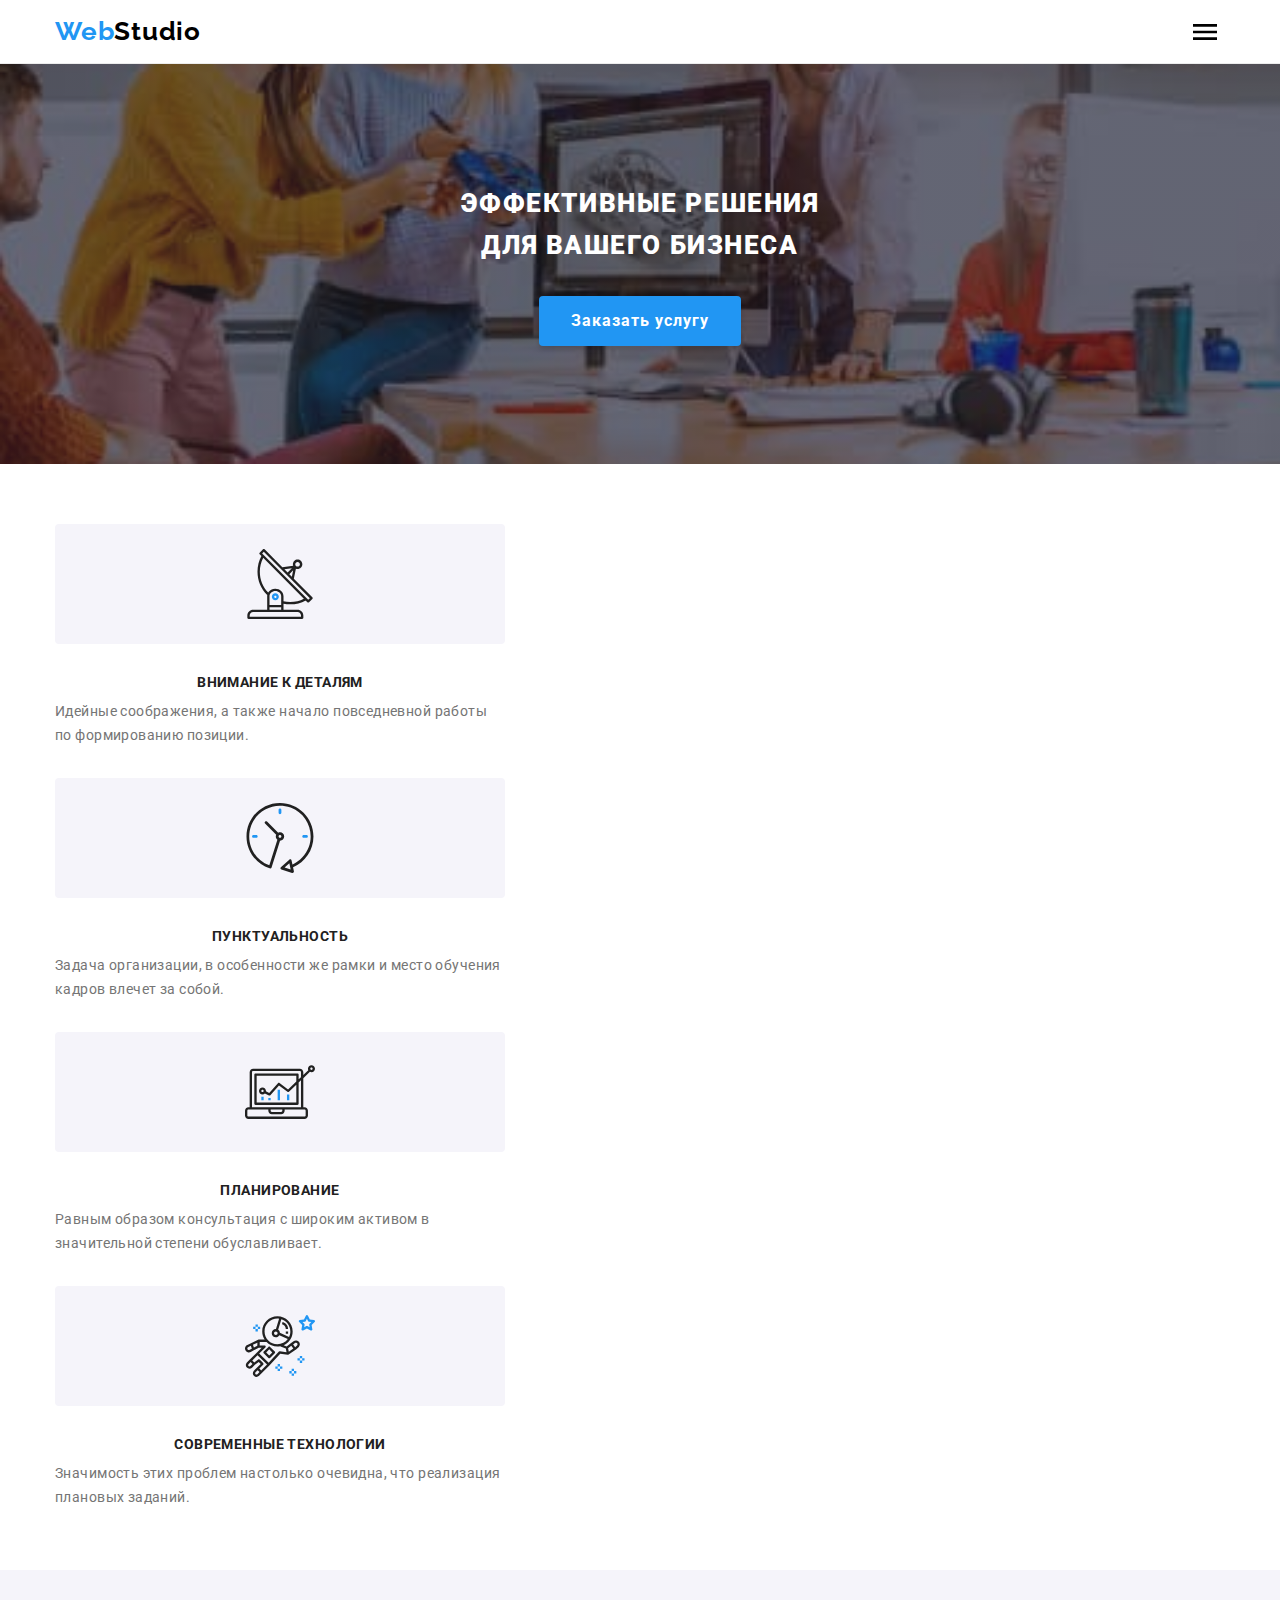
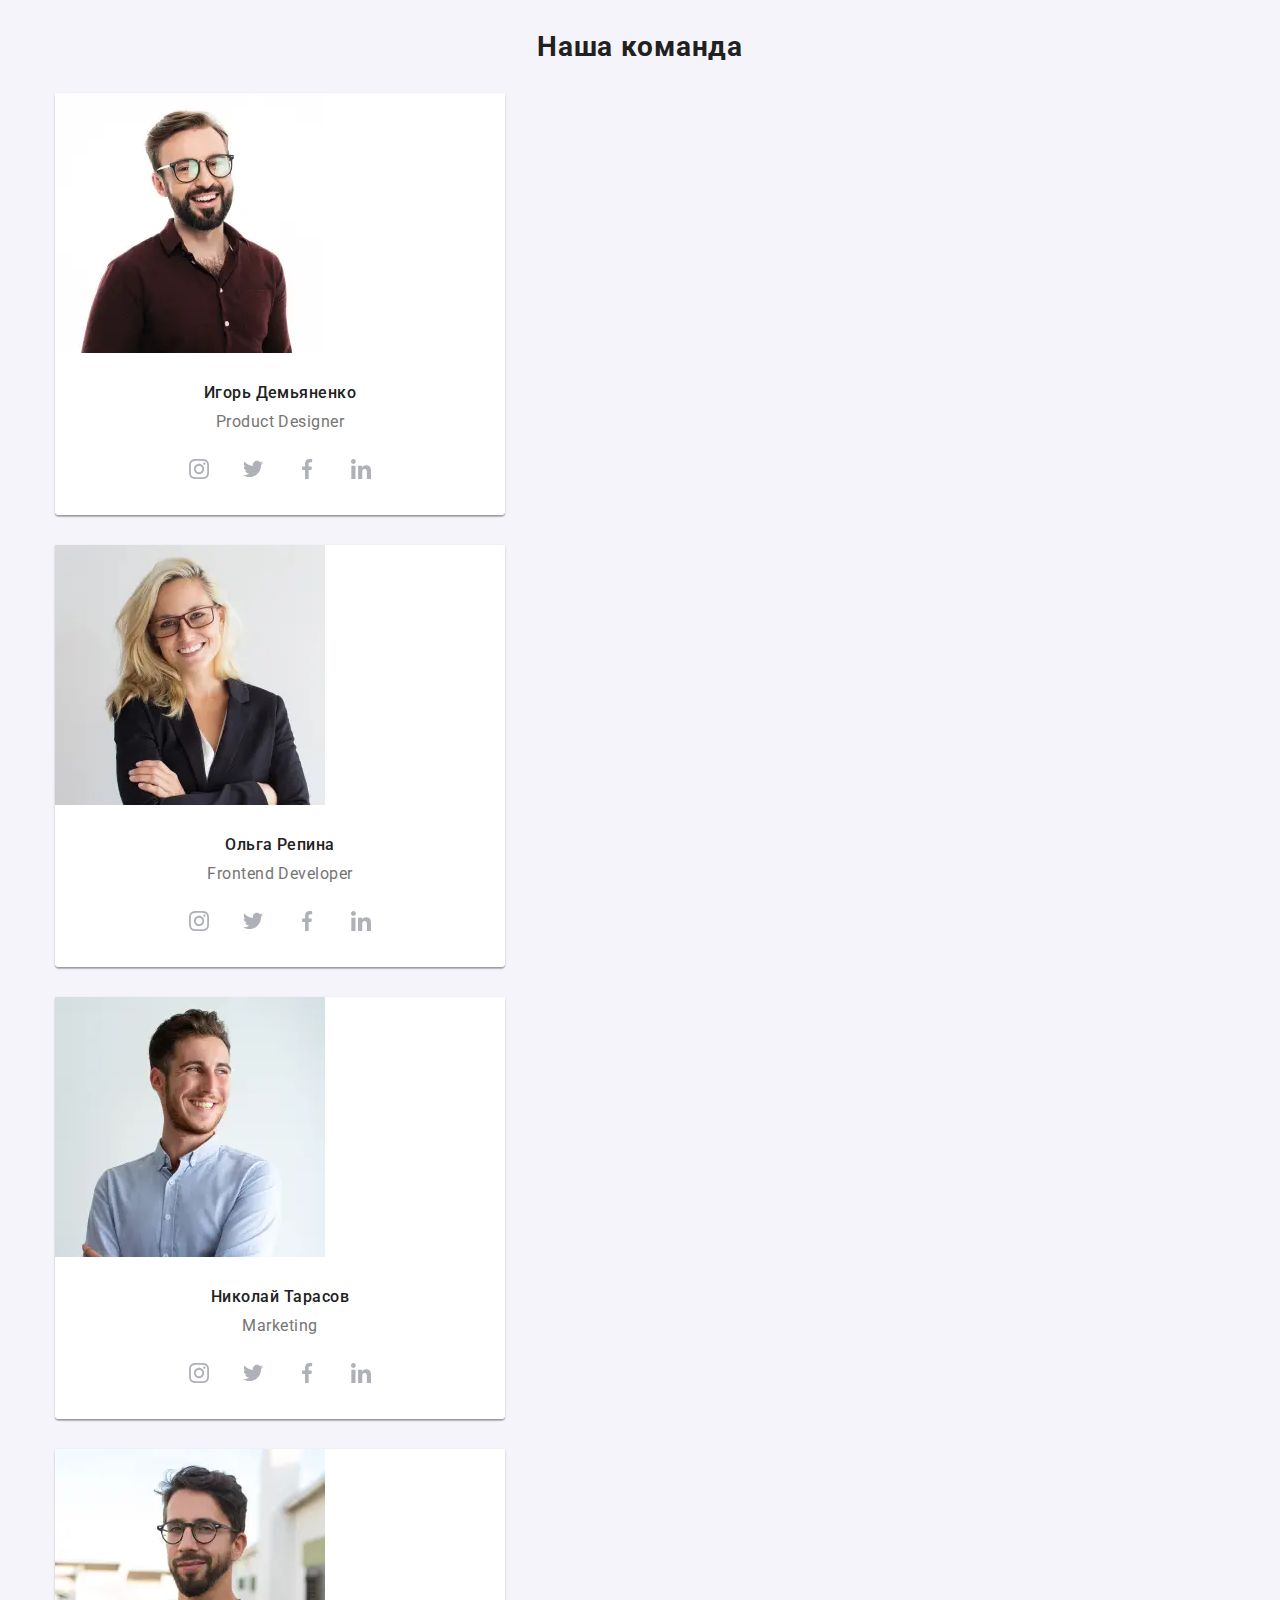
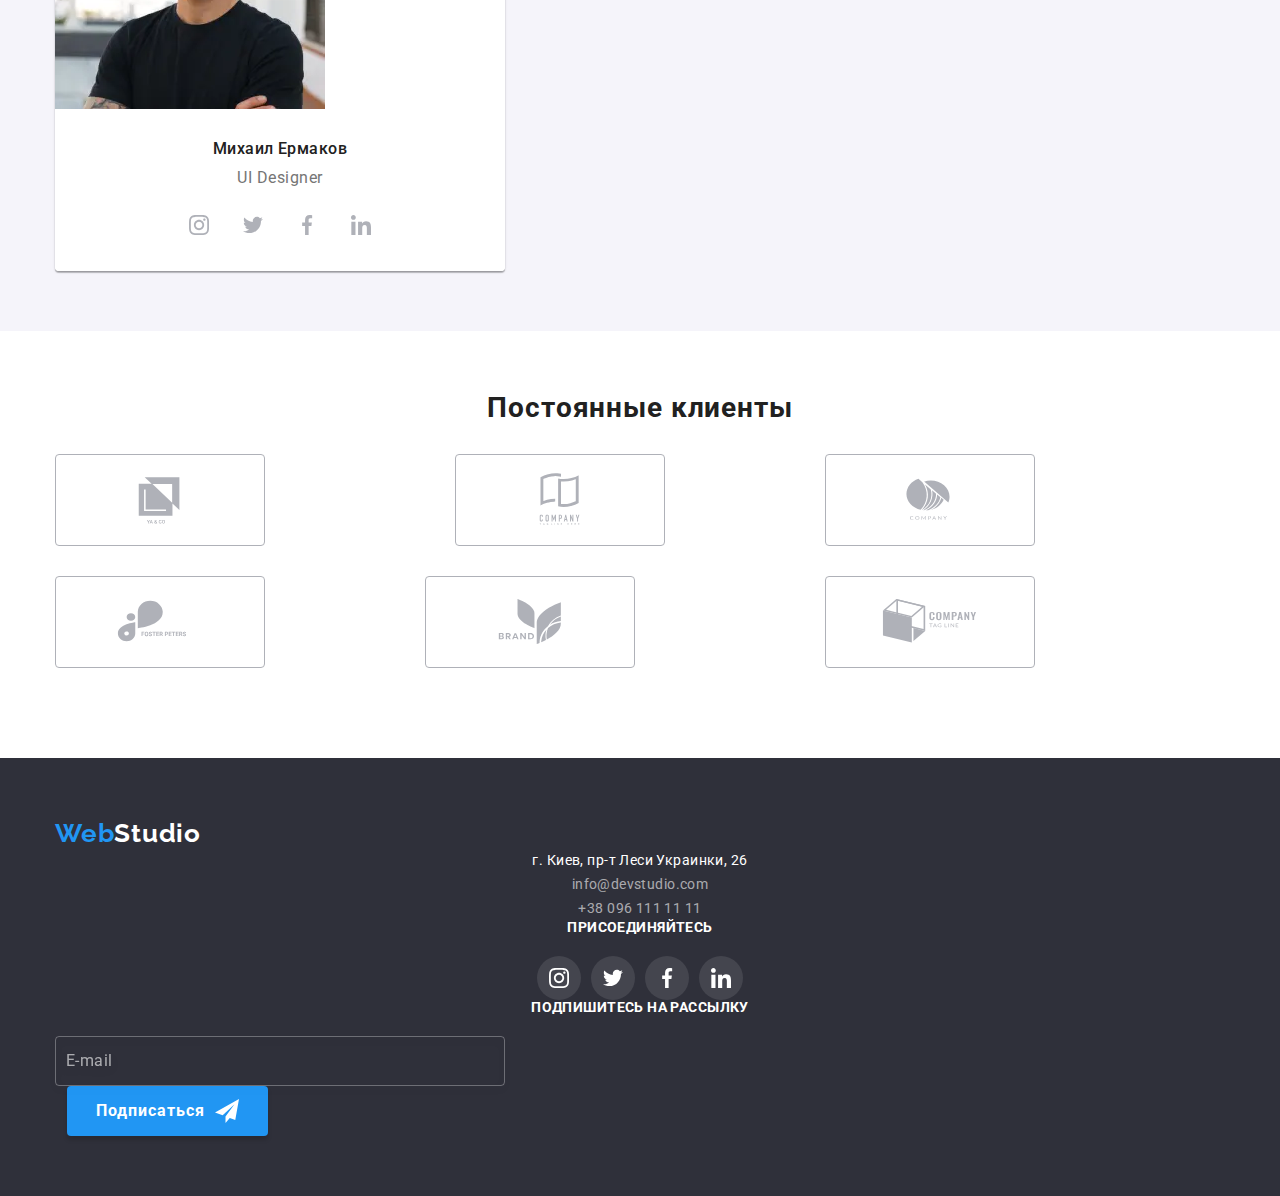
==== index.html @ 5047593a "hw" ====
<!DOCTYPE html>
<html lang="ru">
  <head>
    <meta charset="utf-8" />
    <meta http-equiv="X-UA-Compatible" content="IE=edge" />
    <meta name="viewport" content="width=device-width, initial-scale=1.0" />
    <title>Студия</title>
    <link rel="preconnect" href="https://fonts.googleapis.com" />
    <link rel="preconnect" href="https://fonts.gstatic.com" crossorigin />
    <link
      href="https://fonts.googleapis.com/css2?family=Raleway:wght@700&family=Roboto:wght@400;500;700;900&display=swap"
      rel="stylesheet"
    />
    <link
      rel="stylesheet"
      href="https://cdn.jsdelivr.net/npm/modern-normalize@1.1.0/modern-normalize.min.css"
    />
    <link rel="stylesheet" href="./css/main.min.css" />
  </head>
  <body>
    <!--Header-->
    <header class="header">
      <div class="container header__container">
        <nav class="navigation">
          <a class="logo header__logo" lang="en" href="./index.html"
            >Web<span class="logo__part">Studio</span></a
          >
          <ul class="menu header__menu">
            <li class="menu__item">
              <a class="menu__link menu__link_current" href="./index.html">Студия</a>
            </li>
            <li class="menu__item">
              <a class="menu__link" href="./portfolio.html">Портфолио</a>
            </li>
            <li class="menu__item">
              <a class="menu__link" href="#">Контакты</a>
            </li>
          </ul>
        </nav>
        <button type="button" class="burger-btn" data-menu-open>
          <svg class="burger-btn__icon" width="40" height="40">
            <use href="./images/icons.svg#icon-burger"></use>
          </svg>
        </button>
        <ul class="contact">
          <li class="contact__item">
            <a class="contact__link" href="mailto:info@devstudio.com">
              <svg class="contact__icon" width="16" height="12">
                <use href="./images/icons.svg#icon-envelope"></use>
              </svg>
              info@devstudio.com</a
            >
          </li>
          <li class="contact__item">
            <a class="contact__link" href="tel:+380961111111">
              <svg class="contact__icon" width="10" height="16">
                <use href="./images/icons.svg#icon-smartphone"></use></svg
              >+38 096 111 11 11</a
            >
          </li>
        </ul>        
      </div>
      <div class="mobile-menu" data-menu>
        <div class="container mobile-menu__container">
          <button type="button" class="mobile-menu__close-btn" data-menu-close>
            <svg class="mobile-menu__close-icon" width="40" height="40">
              <use href="./images/icons.svg#icon-close-black"></use>
            </svg>
          </button>
          <ul class="mobile-menu__menu">
            <li class="">
              <a class="" href="./index.html">Студия</a>
            </li>
            <li class="">
              <a class="" href="./portfolio.html">Портфолио</a>
            </li>
            <li class="">
              <a class="" href="#">Контакты</a>
            </li>
          </ul>
          <ul class="mobile-menu__contact">
            <li class="">
              <a class="" href="tel:+380961111111">
              +38 096 111 11 11</a>
            </li>
            <li class="">
              <a class="" href="mailto:info@devstudio.com">
                info@devstudio.com</a>
            </li>            
          </ul>   
          <ul>
            <li><a class="" href="#">Instagram</a></li>
            <li><a class="" href="#">Twitter</a></li>
            <li><a class="" href="#">Facebook</a></li>
            <li><a class="" href="#">Linkedln</a></li>
          </ul>     
        </div>
      </div>
    </header>
   <main>
      <!--Hero-->
      <section class="hero">
        <div class="container">
          <h1 class="hero__title">
            Эффективные решения <br />
            для вашего бизнеса
          </h1>
          <button class="hero__btn" type="button" data-modal-open>Заказать услугу</button>
        </div>
      </section>
      <!--Privilege-->
      <section class="section">
        <div class="container">
          <h2 class="visual-hidden">Наши привелегии</h2>
          <ul class="privilege">
            <li class="privilege__item">
              <div class="privilege__icon-wrapper">
                <svg class="privilege__icon" width="70" height="70">
                  <use href="./images/icons.svg#icon-antenna"></use>
                </svg>
              </div>
              <h3 class="privilege__title">Внимание к деталям</h3>
              <p class="privilege__text">
                Идейные соображения, а также начало повседневной работы по формированию позиции.
              </p>
            </li>
            <li class="privilege__item">
              <div class="privilege__icon-wrapper">
                <svg class="privilege__icon" width="70" height="70">
                  <use href="./images/icons.svg#icon-clock"></use>
                </svg>
              </div>
              <h3 class="privilege__title">Пунктуальность</h3>
              <p class="privilege__text">
                Задача организации, в особенности же рамки и место обучения кадров влечет за собой.
              </p>
            </li>
            <li class="privilege__item">
              <div class="privilege__icon-wrapper">
                <svg class="privilege__icon" width="70" height="70">
                  <use href="./images/icons.svg#icon-diagram"></use>
                </svg>
              </div>
              <h3 class="privilege__title">Планирование</h3>
              <p class="privilege__text">
                Равным образом консультация с широким активом в значительной степени обуславливает.
              </p>
            </li>
            <li class="privilege__item">
              <div class="privilege__icon-wrapper">
                <svg class="privilege__icon" width="70" height="70">
                  <use href="./images/icons.svg#icon-astronaut"></use>
                </svg>
              </div>
              <h3 class="privilege__title">Современные технологии</h3>
              <p class="privilege__text">
                Значимость этих проблем настолько очевидна, что реализация плановых заданий.
              </p>
            </li>
          </ul>
        </div>
      </section>
      <!--Our Work
     <section class="section section_no-padding-top">
        <div class="container">
          <h2 class="section__title">Чем мы занимаемся</h2>
          <ul class="work">
            <li class="work__item">
              <a class="work__link" href="#"
                ><img
                  src="./images/work/img-1.jpg"
                  alt="Разработка сайта"
                  width="370"
                  height="294"
                />
                <div class="work__img-wrapper">
                  <h3 class="work__title">Десктопные приложения</h3>
                </div>
              </a>
            </li>
            <li class="work__item">
              <a class="work__list" href="#">
                <img
                  src="./images/work/img-2.jpg"
                  alt="Разработка мобильного приложения"
                  width="370"
                  height="294"
                />
                <div class="work__img-wrapper">
                  <h3 class="work__title">Мобильные приложения</h3>
                </div>
              </a>
            </li>
            <li class="work__item">
              <a class="work__link" href="#"
                ><img src="./images/work/img-3.jpg" alt="Дизайн" width="370" height="294" />
                <div class="work__img-wrapper">
                  <h3 class="work__title">Дизайнерские решения</h3>
                </div></a
              >
            </li>
          </ul>
        </div>
      </section>-->
      <!--Our Team-->
      <section class="section section_other-background">
        <div class="container">
          <h2 class="section__title">Наша команда</h2>
          <ul class="team">
            <li class="team__item">
              <picture>
              <source
                srcset="./images/team/demian-desktop.webp 1x, ./images/demian-desktop@2x.webp 2x"
                media="(min-width: 1200px)"
                type="image/webp"
              />
              <source
                srcset="./images/team/demian-desktop.jpg 1x, ./images/demian-desktop@2x.jpg 2x"
                media="(min-width: 1200px)"
              />              
      
              <source
                srcset="./images/team/demian-tablet.webp 1x, ./images/demian-tablet@2x.webp 2x"
                media="(min-width: 768px)"
                type="image/webp"
              />
              <source
                srcset="./images/team/demian-tablet.jpg 1x, ./images/demian-tablet@2x.jpg 2x"
                media="(min-width: 768px)"
              />

              <source
                srcset="./images/team/demian-mobile.webp 1x, ./images/demian-mobile@2x.webp 2x"
                media="(max-width: 767px)"
                type="image/webp"
              />                 
              <source
                srcset="./images/team/demian-mobile.jpg 1x, ./images/demian-mobile@2x.jpg 2x"
                media="(max-width: 767px)"
              />
              <img src="./images/team/demian-mobile.jpg" alt="Сотрудник" class="picture-img"/>
            </picture>              
              <div class="team__box">
                <h3 class="team__title">Игорь Демьяненко</h3>
                <p class="team__text" lang="en">Product Designer</p>
                <ul class="social">
                  <li class="social__item">
                    <a href="#" class="social__link" target="_blank" rel="noopener noreferrer">
                      <svg class="social__icon" width="20" height="20">
                        <use href="./images/icons.svg#icon-instagram"></use>
                      </svg>
                    </a>
                  </li>
                  <li class="social__item">
                    <a href="" class="social__link" target="_blank" rel="noopener noreferrer">
                      <svg class="social__icon" width="20" height="20">
                        <use href="./images/icons.svg#icon-twitter"></use>
                      </svg>
                    </a>
                  </li>
                  <li class="social__item">
                    <a href="" class="social__link" target="_blank" rel="noopener noreferrer">
                      <svg class="social__icon" width="20" height="20">
                        <use href="./images/icons.svg#icon-facebook"></use>
                      </svg>
                    </a>
                  </li>
                  <li class="social__item">
                    <a href="" class="social__link" target="_blank" rel="noopener noreferrer">
                      <svg class="social__icon" width="20" height="20">
                        <use href="./images/icons.svg#icon-linkedin"></use>
                      </svg>
                    </a>
                  </li>
                </ul>
              </div>
            </li>
            <li class="team__item"><picture>
              <source
                srcset="./images/team/repina-desktop.webp 1x, ./images/repina-desktop@2x.webp 2x"
                media="(min-width: 1200px)"
                type="image/webp"
              />
              <source
                srcset="./images/team/repina-desktop.jpg 1x, ./images/repina-desktop@2x.jpg 2x"
                media="(min-width: 1200px)"
              />              
      
              <source
                srcset="./images/team/repina-tablet.webp 1x, ./images/repina-tablet@2x.webp 2x"
                media="(min-width: 768px)"
                type="image/webp"
              />
              <source
                srcset="./images/team/repina-tablet.jpg 1x, ./images/repina-tablet@2x.jpg 2x"
                media="(min-width: 768px)"
              />

              <source
                srcset="./images/team/repina-mobile.webp 1x, ./images/repina-mobile@2x.webp 2x"
                media="(max-width: 767px)"
                type="image/webp"
              />                 
              <source
                srcset="./images/team/repina-mobile.jpg 1x, ./images/repina-mobile@2x.jpg 2x"
                media="(max-width: 767px)"
              />
              <img src="./images/team/repina-mobile.jpg" alt="Сотрудник" class="picture-img"/>
            </picture>       
              <div class="team__box">
                <h3 class="team__title">Ольга Репина</h3>
                <p class="team__text" lang="en">Frontend Developer</p>
                <ul class="social">
                  <li class="social__item">
                    <a href="#" class="social__link" target="_blank" rel="noopener noreferrer">
                      <svg class="social__icon" width="20" height="20">
                        <use href="./images/icons.svg#icon-instagram"></use>
                      </svg>
                    </a>
                  </li>
                  <li class="social__item">
                    <a href="" class="social__link" target="_blank" rel="noopener noreferrer">
                      <svg class="social__icon" width="20" height="20">
                        <use href="./images/icons.svg#icon-twitter"></use>
                      </svg>
                    </a>
                  </li>
                  <li class="social__item">
                    <a href="" class="social__link" target="_blank" rel="noopener noreferrer">
                      <svg class="social__icon" width="20" height="20">
                        <use href="./images/icons.svg#icon-facebook"></use>
                      </svg>
                    </a>
                  </li>
                  <li class="social__item">
                    <a href="" class="social__link" target="_blank" rel="noopener noreferrer">
                      <svg class="social__icon" width="20" height="20">
                        <use href="./images/icons.svg#icon-linkedin"></use>
                      </svg>
                    </a>
                  </li>
                </ul>
              </div>
            </li>
            <li class="team__item">
              <picture>
                <source
                  srcset="./images/team/tarasov-desktop.webp 1x, ./images/tarasov-desktop@2x.webp 2x"
                  media="(min-width: 1200px)"
                  type="image/webp"
                />
                <source
                  srcset="./images/team/tarasov-desktop.jpg 1x, ./images/tarasov-desktop@2x.jpg 2x"
                  media="(min-width: 1200px)"
                />              
        
                <source
                  srcset="./images/team/tarasov-tablet.webp 1x, ./images/tarasov-tablet@2x.webp 2x"
                  media="(min-width: 768px)"
                  type="image/webp"
                />
                <source
                  srcset="./images/team/tarasov-tablet.jpg 1x, ./images/tarasov-tablet@2x.jpg 2x"
                  media="(min-width: 768px)"
                />
  
                <source
                  srcset="./images/team/tarasov-mobile.webp 1x, ./images/tarasov-mobile@2x.webp 2x"
                  media="(max-width: 767px)"
                  type="image/webp"
                />                 
                <source
                  srcset="./images/team/tarasov-mobile.jpg 1x, ./images/tarasov-mobile@2x.jpg 2x"
                  media="(max-width: 767px)"
                />
                <img src="./images/team/tarasov-mobile.jpg" alt="Сотрудник" class="picture-img"/>
              </picture>       
              <div class="team__box">
                <h3 class="team__title">Николай Тарасов</h3>
                <p class="team__text" lang="en">Marketing</p>
                <ul class="social">
                  <li class="social__item">
                    <a href="#" class="social__link" target="_blank" rel="noopener noreferrer">
                      <svg class="social__icon" width="20" height="20">
                        <use href="./images/icons.svg#icon-instagram"></use>
                      </svg>
                    </a>
                  </li>
                  <li class="social__item">
                    <a href="" class="social__link" target="_blank" rel="noopener noreferrer">
                      <svg class="social__icon" width="20" height="20">
                        <use href="./images/icons.svg#icon-twitter"></use>
                      </svg>
                    </a>
                  </li>
                  <li class="social__item">
                    <a href="" class="social__link" target="_blank" rel="noopener noreferrer">
                      <svg class="social__icon" width="20" height="20">
                        <use href="./images/icons.svg#icon-facebook"></use>
                      </svg>
                    </a>
                  </li>
                  <li class="social__item">
                    <a href="" class="social__link" target="_blank" rel="noopener noreferrer">
                      <svg class="social__icon" width="20" height="20">
                        <use href="./images/icons.svg#icon-linkedin"></use>
                      </svg>
                    </a>
                  </li>
                </ul>
              </div>
            </li>
            <li class="team__item">
              <picture>
                <source
                  srcset="./images/team/ermakov-desktop.webp 1x, ./images/ermakov-desktop@2x.webp 2x"
                  media="(min-width: 1200px)"
                  type="image/webp"
                />
                <source
                  srcset="./images/team/ermakov-desktop.jpg 1x, ./images/ermakov-desktop@2x.jpg 2x"
                  media="(min-width: 1200px)"
                />              
        
                <source
                  srcset="./images/team/ermakov-tablet.webp 1x, ./images/ermakov-tablet@2x.webp 2x"
                  media="(min-width: 768px)"
                  type="image/webp"
                />
                <source
                  srcset="./images/team/ermakov-tablet.jpg 1x, ./images/ermakov-tablet@2x.jpg 2x"
                  media="(min-width: 768px)"
                />
  
                <source
                  srcset="./images/team/ermakov-mobile.webp 1x, ./images/ermakov-mobile@2x.webp 2x"
                  media="(max-width: 767px)"
                  type="image/webp"
                />                 
                <source
                  srcset="./images/team/ermakov-mobile.jpg 1x, ./images/ermakov-mobile@2x.jpg 2x"
                  media="(max-width: 767px)"
                />
                <img src="./images/team/ermakov-mobile.jpg" alt="Сотрудник" class="picture-img"/>
              </picture>  
              <div class="team__box">
                <h3 class="team__title">Михаил Ермаков</h3>
                <p class="team__text" lang="en">UI Designer</p>
                <ul class="social">
                  <li class="social__item">
                    <a href="#" class="social__link" target="_blank" rel="noopener noreferrer">
                      <svg class="social__icon" width="20" height="20">
                        <use href="./images/icons.svg#icon-instagram"></use>
                      </svg>
                    </a>
                  </li>
                  <li class="social__item">
                    <a href="" class="social__link" target="_blank" rel="noopener noreferrer">
                      <svg class="social__icon" width="20" height="20">
                        <use href="./images/icons.svg#icon-twitter"></use>
                      </svg>
                    </a>
                  </li>
                  <li class="social__item">
                    <a href="" class="social__link" target="_blank" rel="noopener noreferrer">
                      <svg class="social__icon" width="20" height="20">
                        <use href="./images/icons.svg#icon-facebook"></use>
                      </svg>
                    </a>
                  </li>
                  <li class="social__item">
                    <a href="" class="social__link" target="_blank" rel="noopener noreferrer">
                      <svg class="social__icon" width="20" height="20">
                        <use href="./images/icons.svg#icon-linkedin"></use>
                      </svg>
                    </a>
                  </li>
                </ul>
              </div>
            </li>
          </ul>
        </div>
      </section>
      <!--clients-->
      <section class="section">
        <div class="container">
          <h2 class="section__title">Постоянные клиенты</h2>
          <ul class="clients">
            <li class="clients__item">
              <a class="clients__link" href="#" target="_blank" rel="noopener noreferrer">
                <svg class="clients__icon" width="106" height="60">
                  <use href="./images/icons.svg#icon-logo-one"></use></svg
              ></a>
            </li>
            <li class="clients__item">
              <a class="clients__link" href="#" target="_blank" rel="noopener noreferrer">
                <svg class="clients__icon" width="106" height="60">
                  <use href="./images/icons.svg#icon-logo-two"></use></svg
              ></a>
            </li>
            <li class="clients__item">
              <a class="clients__link" href="#" target="_blank" rel="noopener noreferrer">
                <svg class="clients__icon" width="106" height="60">
                  <use href="./images/icons.svg#icon-logo-three"></use></svg
              ></a>
            </li>
            <li class="clients__item">
              <a class="clients__link" href="#" target="_blank" rel="noopener noreferrer">
                <svg class="clients__icon" width="106" height="60">
                  <use href="./images/icons.svg#icon-logo-four"></use></svg
              ></a>
            </li>
            <li class="clients__item">
              <a class="clients__link" href="#" target="_blank" rel="noopener noreferrer">
                <svg class="clients__icon" width="106" height="60">
                  <use href="./images/icons.svg#icon-logo-five"></use></svg
              ></a>
            </li>
            <li class="clients__item">
              <a class="clients__link" href="#" target="_blank" rel="noopener noreferrer">
                <svg class="clients__icon" width="106" height="60">
                  <use href="./images/icons.svg#icon-logo-six"></use></svg
              ></a>
            </li>
          </ul>
        </div>
      </section>
    </main>
    <!--Footer-->
    <footer class="footer">
      <div class="container footer__container-flex">
        <div>
          <a class="logo" lang="en" href="./index.html"
            >Web<span class="logo__part logo_theme_dark">Studio</span></a
          >
          <address class="contacts">
            <ul>
              <li class="contacts__item">
                <a
                  class="contacts__link"
                  href="https://goo.gl/maps/qk6RUcyFLgprMAsa7"
                  target="_blank"
                  rel="noopener noreferrer"
                >
                  г. Киев, пр-т Леси Украинки, 26
                </a>
              </li>
              <li class="contacts__item">
                <a class="contacts__link social__link_color_grey" href="mailto:info@devstudio.com">info@devstudio.com</a>
              </li>
              <li class="contacts__item">
                <a class="contacts__link social__link_color_grey" href="tel:+380961111111">+38 096 111 11 11</a>
              </li>
            </ul>
          </address>
        </div>
        <div class="social_container">
          <b class="social__text">присоединяйтесь</b>
          <ul class="social">
            <li class="social__item">
              <a class="social__link social__link_theme_dark"
                href="#"                
                target="_blank"
                rel="noopener noreferrer"
              >
                <svg class="social__icon" width="20" height="20">
                  <use href="./images/icons.svg#icon-instagram"></use>
                </svg>
              </a>
            </li>
            <li class="social__item">
              <a
                href="#"
                class="social__link social__link_theme_dark"
                target="_blank"
                rel="noopener noreferrer"
              >
                <svg class="social__icon" width="20" height="20">
                  <use href="./images/icons.svg#icon-twitter"></use>
                </svg>
              </a>
            </li>
            <li class="social__item">
              <a
                href="#"
                class="social__link social__link_theme_dark"
                target="_blank"
                rel="noopener noreferrer"
              >
                <svg class="social__icon" width="20" height="20">
                  <use href="./images/icons.svg#icon-facebook"></use>
                </svg>
              </a>
            </li>
            <li class="social__item">
              <a
                href="#"
                class="social__link social__link_theme_dark"
                target="_blank"
                rel="noopener noreferrer"
              >
                <svg class="social__icon" width="20" height="20">
                  <use href="./images/icons.svg#icon-linkedin"></use>
                </svg>
              </a>
            </li>
          </ul>
        </div>
        <form class="form">
          <b class="form__text">Подпишитесь на рассылку</b>
          <label class="form__label">
            <input class="form__input" type="email" name="mail" placeholder="E-mail" />
            <button type="submit" class="form__btn">
              <span class="form__btn-text">Подписаться</span>
              <svg class="form__icon" width="24" height="24">
                <use href="./images/icons.svg#icon-icon-send"></use>
              </svg>
            </button>
          </label>
        </form>
      </div>      
    </footer>

    <!--Modal
    <div class="backdrop is-hidden" data-modal>
      <div class="modal">
        <button class="modal-btn" type="button" data-modal-close>
          <svg class="modal-btn-icon" width="18" height="18">
            <use href="./images/icons.svg#icon-close-black"></use>
          </svg>
        </button>
        <form class="modal-form">
          <b class="modal-form-title">Оставьте свои данные, мы вам перезвоним</b>
          <label class="modal-form-label">
            <span class="modal-form-label-key">Имя</span>
            <span class="modal-form-input-wrapper">
              <input
                class="modal-form-input"
                type="text"
                required
                name="user_name"
                pattern="[a-zA-Z]*"
                title="Имя"
              />
              <svg class="modal-form-icon" width="18" height="18">
                <use href="./images/icons.svg#icon-person-black"></use>
              </svg>
            </span>
          </label>
          <label class="modal-form-label">
            <span class="modal-form-label-key">Телефон</span>
            <span class="modal-form-input-wrapper">
              <input
                class="modal-form-input"
                type="tel"
                required
                name="phone_number"
                pattern="[0-9]{3}-[0-9]{3}-[0-9]{2}-[0-9]{2}"
                title="xxx-xxx-xx-xx"
              />
              <svg class="modal-form-icon" width="18" height="18">
                <use href="./images/icons.svg#icon-phone-black"></use>
              </svg>
            </span>
          </label>
          <label class="modal-form-label">
            <span class="modal-form-label-key">Почта</span>
            <span class="modal-form-input-wrapper">
              <input class="modal-form-input" type="email" required name="mail" />
              <svg class="modal-form-icon" width="18" height="18">
                <use href="./images/icons.svg#icon-email-black"></use>
              </svg>
            </span>
          </label>
          <label class="modal-form-label label-textarea">
            <span class="modal-form-label-key">Комментарий</span>
            <textarea
              class="modal-form-text"
              placeholder="Введите текст"
              name="user_message"
            ></textarea>
          </label>
          <input
            type="checkbox"
            class="modal-form-checkbox visual-hidden"
            id="checkbox-agreement"
            name="user_agreement"
            required
          />
          <label class="modal-form-checkbox-label" for="checkbox-agreement"
            >Соглашаюсь с рассылкой и принимаю&nbsp;<a class="modal-form-link" href=""
              >Условия договора</a
            ></label
          >
          <button type="submit" class="modal-form-btn">Отправить</button>
        </form>
      </div>
    </div>

    <script src="./js/modal.js"></script>--> 
    <script src="./js/mobile-menu.js"></script>
  </body>
</html>
---- css/main.min.css ----
:root{--primary-text-color: #212121;--secondary-text-color: #757575;--acsent-text-color: #2196F3;--primary-white-color: #ffffff;--secondary-background-color: #2F303A;--primary-font-family: "Roboto", sans-serif;--secondary-font-family: "Raleway", sans-serif}.visual-hidden{position:absolute;width:1px;height:1px;margin:-1px;border:0;padding:0;white-space:nowrap;clip-path:inset(100%);clip:rect(0 0 0 0);overflow:hidden}.contacts__link,.filter-list,.clients__link,.work__img-wrapper,.privilege__icon-wrapper,.modal-form-checkbox-label,.modal-btn,.mobile-menu__close-btn,.social__link{display:flex;align-items:center;justify-content:center}h1,h2,h3,h4,h5,h6,p{margin-top:0;margin-bottom:0}ul,ol{margin-top:0;margin-bottom:0;padding-left:0}img{display:block}body{background-color:var(--primary-white-color);font-family:var(--primary-font-family);font-size:14px;letter-spacing:.03em;color:var(--primary-text-color)}ul{list-style:none}.container{width:100%;padding-left:15px;padding-right:15px}@media screen and (min-width: 480px){.container{width:480px;margin:0 auto}}@media screen and (min-width: 768px){.container{width:768px}}@media screen and (min-width: 1200px){.container{width:1200px}}.section{padding-top:60px;padding-bottom:60px}.section__title{margin-bottom:30px;text-align:center;font-size:28px;font-weight:700;line-height:1.1785714286;letter-spacing:.03em}.section_other-background{background-color:#f5f4fa}.logo{display:block;font-family:var(--secondary-font-family);font-size:26px;font-weight:700;line-height:1.1923076923;letter-spacing:.03em;text-decoration:none;color:var(--acsent-text-color)}.logo.header__logo{padding-top:16px;padding-bottom:16px}.logo__part{color:#000;transition:color 250ms cubic-bezier(0.4, 0, 0.2, 1)}.logo__part:hover,.logo__part:focus{color:var(--acsent-text-color)}.logo_theme_dark{color:var(--primary-white-color)}.social{display:flex;justify-content:center}.social__item:not(:last-child){margin-right:10px}.social__link{width:44px;height:44px;border-radius:50%;background-color:var(--primary-white-color);color:#afb1b8;transition:background-color 250ms cubic-bezier(0.4, 0, 0.2, 1),color 250ms cubic-bezier(0.4, 0, 0.2, 1)}.social__link.social__link_theme_dark{background:rgba(255,255,255,.1);color:var(--primary-white-color)}.social__link:hover,.social__link:focus{color:var(--primary-white-color);background-color:var(--acsent-text-color)}.social__icon{fill:currentColor}@media screen and (max-width: 767px){.mobile-menu{position:fixed;top:0;left:0;width:100%;height:100%;background-color:#fff;opacity:0;visibility:hidden;pointer-events:none;transition:opacity 250ms cubic-bezier(0.4, 0, 0.2, 1),visibility 250ms cubic-bezier(0.4, 0, 0.2, 1)}.mobile-menu.is-open{opacity:1;visibility:visible;pointer-events:auto}}.mobile-menu__container{position:relative;padding-top:48px;padding-bottom:48px}.mobile-menu__close-btn{position:absolute;top:10px;right:15px;width:40px;height:40px;border:none;background-color:rgba(0,0,0,0);padding:0;line-height:0;color:var(--primary-text-color);cursor:pointer}.mobile-menu__icon{fill:currentColor;transition:fill 250ms cubic-bezier(0.4, 0, 0.2, 1)}.mobile-menu__icon:hover,.mobile-menu__icon:focus{fill:var(--acsent-text-color)}@media screen and (min-width: 768px){.mobile-menu{display:none}}.backdrop{position:fixed;top:0;left:0;width:100%;height:100%;background-color:rgba(0,0,0,.2);transition:opacity 250ms cubic-bezier(0.4, 0, 0.2, 1),visibility 250ms cubic-bezier(0.4, 0, 0.2, 1)}.backdrop.is-hidden{opacity:0;visibility:hidden;pointer-events:none}.modal{position:absolute;min-height:581px;min-width:528px;top:50%;left:50%;transform:translate(-50%, -50%);padding:40px;background-color:var(--primary-white-color);box-shadow:0px 1px 3px rgba(0,0,0,.12),0px 1px 1px rgba(0,0,0,.14),0px 2px 1px rgba(0,0,0,.2);border-radius:4px}.modal-btn{position:absolute;top:8px;right:8px;width:30px;height:30px;padding:0;background-color:var(--primary-white-color);border:1px solid rgba(0,0,0,.1);border-radius:50%;color:#000;cursor:pointer}.modal-btn-icon{fill:currentColor;transition:fill 250ms cubic-bezier(0.4, 0, 0.2, 1)}.modal-btn-icon:hover,.modal-btn-icon:focus{fill:var(--acsent-text-color)}.modal-form{display:flex;flex-direction:column}.modal-form-title{margin-bottom:12px;text-align:center;font-size:20px;font-weight:700;line-height:1.15;letter-spacing:.03em}.modal-form-label{margin-bottom:10px}.modal-form-label-key{display:block;margin-bottom:4px;font-family:var(--primary-font-family);font-size:12px;font-weight:400;line-height:1.1666666667;letter-spacing:.01em;color:var(--secondary-text-color)}.modal-form-input-wrapper{position:relative;display:block}.modal-form-input{width:100%;height:40px;border:1px solid rgba(33,33,33,.2);border-radius:4px;padding-left:42px;transition:border-color 250ms cubic-bezier(0.4, 0, 0.2, 1)}.modal-form-input:focus,.modal-form-input:focus{outline:none;border-color:var(--acsent-text-color)}.modal-form-icon{position:absolute;top:50%;left:15px;transform:translateY(-50%);background-color:rgba(0,0,0,0);transition:fill 250ms cubic-bezier(0.4, 0, 0.2, 1)}.modal-form-input:focus+.modal-form-icon{fill:var(--acsent-text-color)}.label-textarea{margin-bottom:20px}.modal-form-text{display:block;width:100%;height:120px;border:1px solid rgba(33,33,33,.2);border-radius:4px;resize:none;padding:12px 16px;transition:border-color 250ms cubic-bezier(0.4, 0, 0.2, 1)}.modal-form-text::placeholder{font-family:"Roboto",sans-serif;font-size:12px;font-weight:400;line-height:1.1666666667;letter-spacing:.01em;color:rgba(117,117,117,.5)}.modal-form-checkbox-label{font-size:14px;line-height:1.71;letter-spacing:.03em;color:var(--secondary-text-color);flex-wrap:wrap;margin-bottom:30px}.modal-form-checkbox-label::before{display:block;width:16px;height:15px;border:2px solid var(--primary-text-color);border-radius:3px;content:"";cursor:pointer;margin-right:8px}.modal-form-checkbox:checked+.modal-form-checkbox-label::before{background-image:url(../images/icon-check.svg);border:none}.modal-form-checkbox:focus+.modal-form-checkbox-label::before{border-color:var(--acsent-text-color)}.modal-form-link{color:var(--acsent-text-color)}.modal-form-btn{min-width:200px;align-self:center;font-size:16px;font-weight:700;line-height:1.875;letter-spacing:.06em;color:var(--primary-white-color);cursor:pointer;border:1px solid rgba(0,0,0,0);box-shadow:0px 4px 4px rgba(0,0,0,.15);border-radius:4px;background-color:var(--acsent-text-color);padding:12px 20px;transition:background-color 250ms cubic-bezier(0.4, 0, 0.2, 1)}.modal-form-btn:hover,.modal-form-btn:focus{background-color:#188ce8;outline:none}.header{border-bottom:1px solid #ececec}.header__container{display:flex;align-items:center;justify-content:space-between}.menu{display:none}.contact{display:none}.burger-btn{border:none;background-color:rgba(0,0,0,0);padding:0;line-height:0;cursor:pointer}.burger-btn__icon{fill:#000;transition:fill 250ms cubic-bezier(cubic-bezier(0.4, 0, 0.2, 1))}.burger-btn__icon:hover,.burger-btn__icon:focus{fill:var(--acsent-text-color)}.hero{padding-top:118px;padding-bottom:118px;max-height:400px;text-align:center;margin-left:auto;margin-right:auto;background-image:linear-gradient(to right, rgba(47, 48, 58, 0.4), rgba(47, 48, 58, 0.4)),url("../images/hero/header-mobile-img.jpg");background-repeat:no-repeat;background-size:cover;background-position:center;background-color:#c4c4c4}@media(min-device-pixel-ratio: 2),(min-resolution: 192dpi),(min-resolution: 2dppx){.hero{background-image:url("../images/hero/header -mobile-img@2x.jpg")}}.hero__title{margin-bottom:30px;font-size:26px;font-weight:900;line-height:1.6153846154;letter-spacing:.06em;text-transform:uppercase;text-align:center;color:var(--primary-white-color)}.hero__btn{padding:10px 32px;min-width:200px;font-family:var(--primary-font-family);font-size:16px;font-weight:700;line-height:1.875;text-align:center;letter-spacing:.06em;color:var(--primary-white-color);background-color:var(--acsent-text-color);box-shadow:0px 4px 4px rgba(0,0,0,.15);border-radius:4px;border:0px solid rgba(0,0,0,0)}.privilege__item{width:450px}.privilege__item:not(:last-child){margin-bottom:30px}.privilege__icon-wrapper{min-height:120px;background:#f5f4fa;border-radius:4px}.privilege__title{margin-bottom:10px;margin-top:30px;font-size:14px;font-weight:700;line-height:1.1428571429;text-transform:uppercase;text-align:center}.privilege__text{line-height:1.71;color:var(--secondary-text-color)}.work{display:flex}.work__item{flex-basis:calc((100% - 60px)/3);margin-right:30px;position:relative}.work__item:last-child{margin-right:0px}.work__link{display:block;text-decoration:none}.work__img-wrapper{background-color:rgba(47,48,58,.8);min-width:100%;height:70px;position:absolute;bottom:0;left:0}.work__title{font-size:14px;font-weight:700;line-height:1.1428571429;text-transform:uppercase;color:var(--primary-white-color);text-decoration:none}.team__item{width:450px;background-color:var(--primary-white-color);box-shadow:0px 1px 3px rgba(0,0,0,.12),0px 1px 1px rgba(0,0,0,.14),0px 2px 1px rgba(0,0,0,.2);border-radius:0px 0px 4px 4px}.team__item:not(:last-child){margin-bottom:30px}.team__box{padding-top:30px;padding-bottom:24px;background-color:#fff;border-radius:0px 0px 4px 4px}.team__title{margin-bottom:10px;font-size:16px;font-weight:500;line-height:1.1875;letter-spacing:.03em;text-align:center}.team__text{font-size:16px;line-height:1.19;letter-spacing:.03em;color:var(--secondary-text-color);text-align:center;margin-bottom:16px}.clients{display:flex;flex-wrap:wrap}.clients__link{width:210px;height:92px;border:1px solid #afb1b8;border-radius:4px;background-color:var(--primary-white-color);color:#afb1b8;transition:color 250ms cubic-bezier(0.4, 0, 0.2, 1),border 250ms cubic-bezier(0.4, 0, 0.2, 1)}.clients__link:hover,.clients__link:focus{color:var(--acsent-text-color);border:1px solid var(--acsent-text-color)}.clients__item:not(:last-child){flex-basis:calc((100% - 60px)/3);margin-right:30px;margin-bottom:30px}.clients__item:not(:last-child):nth-child(2n){margin-right:0px}.clients__item:not(:last-child):nth-last-child(-n+2){margin-bottom:0px}.clients__icon{fill:currentColor}.filter-list{margin-bottom:50px}.filter-list-item:not(:last-child){margin-right:8px}.filter-btn{padding:6px 22px;min-width:73px;font-family:var(--primary-font-family);font-size:16px;font-weight:500;line-height:1.625;letter-spacing:.03em;text-align:center;color:var(--primary-text-color);background:#f5f4fa;cursor:pointer;border:0px solid rgba(0,0,0,0);border-radius:4px;transition:color 250ms cubic-bezier(0.4, 0, 0.2, 1),background-color 250ms cubic-bezier(0.4, 0, 0.2, 1),box-shadow 250ms cubic-bezier(0.4, 0, 0.2, 1)}.filter-btn:hover,.filter-btn:focus{color:var(--primary-white-color);background-color:var(--acsent-text-color);box-shadow:0px 3px 1px rgba(0,0,0,.1),0px 1px 2px rgba(0,0,0,.08),0px 2px 2px rgba(0,0,0,.12)}.filter-btn.current{color:var(--primary-white-color);background:var(--acsent-text-color);box-shadow:0px 3px 1px rgba(0,0,0,.1),0px 1px 2px rgba(0,0,0,.08),0px 2px 2px rgba(0,0,0,.12)}.gallery-section{display:flex;flex-wrap:wrap}.gallery-list{text-decoration:none;display:block;transition:box-shadow 250ms cubic-bezier(0.4, 0, 0.2, 1)}.gallery-list:hover,.gallery-list:focus{box-shadow:0px 1px 1px rgba(0,0,0,.12),0px 4px 4px rgba(0,0,0,.06),1px 4px 6px rgba(0,0,0,.16)}.gallery-item{flex-basis:calc((100% - 60px)/3);margin-right:30px;margin-bottom:30px}.gallery-item:nth-child(3n){margin-right:0px}.gallery-item:nth-last-child(-n+3){margin-bottom:0px}.gallery-titel{margin-bottom:4px;font-size:18px;font-weight:700;line-height:2;letter-spacing:.06em;color:var(--primary-text-color)}.gallery-text{font-size:16px;line-height:1.88;color:var(--secondary-text-color)}.gallery-thumb{position:relative;overflow:hidden}.gallery-thumb-text{position:absolute;top:0;left:0;width:100%;height:100%;font-size:18px;line-height:1.56;letter-spacing:.03em;color:var(--primary-white-color);background-color:rgba(33,150,243,.9);padding:63px 24px;overflow:auto;transform:translateY(100%);transition:transform 250ms cubic-bezier(0.4, 0, 0.2, 1)}.gallery-list:hover .gallery-thumb-text,.gallery-list:focus .gallery-thumb-text{transform:translateY(0%)}.gallery-img-wrapper{padding:20px 24px;min-width:370px;background:#fff;border:1px solid #eee}.footer{padding-top:60px;padding-bottom:60px;background-color:var(--secondary-background-color)}.contacts__link{font-style:normal;line-height:1.71;color:var(--primary-white-color);text-decoration:none;transition:color 250ms cubic-bezier(0.4, 0, 0.2, 1)}.contacts__link:hover,.contacts__link:focus{color:var(--acsent-text-color)}.social__link_color_grey{color:rgba(255,255,255,.6)}.social__text,.form__text{display:block;text-align:center;font-weight:700;line-height:1.14;letter-spacing:.03em;text-transform:uppercase;color:var(--primary-white-color);margin-bottom:20px}.form__input{width:450px;height:50px;padding-left:10px;background-color:rgba(0,0,0,0);border:1px solid rgba(255,255,255,.3);filter:drop-shadow(0px 4px 4px rgba(0, 0, 0, 0.15));border-radius:4px;color:var(--primary-white-color)}.form__input::placeholder{font-size:16px;font-weight:400;line-height:1.25;letter-spacing:.03em;color:rgba(255,255,255,.6)}.form__btn{display:flex;align-items:center;min-width:200px;padding:10px 29px;margin-left:12px;cursor:pointer;border:none;background-color:var(--acsent-text-color);box-shadow:0px 4px 4px rgba(0,0,0,.15);border-radius:4px}.form__btn-text{align-items:center;text-align:center;margin-right:10px;font-size:16px;font-weight:700;line-height:1.875;letter-spacing:.06em;color:var(--primary-white-color)}/*# sourceMappingURL=main.min.css.map */
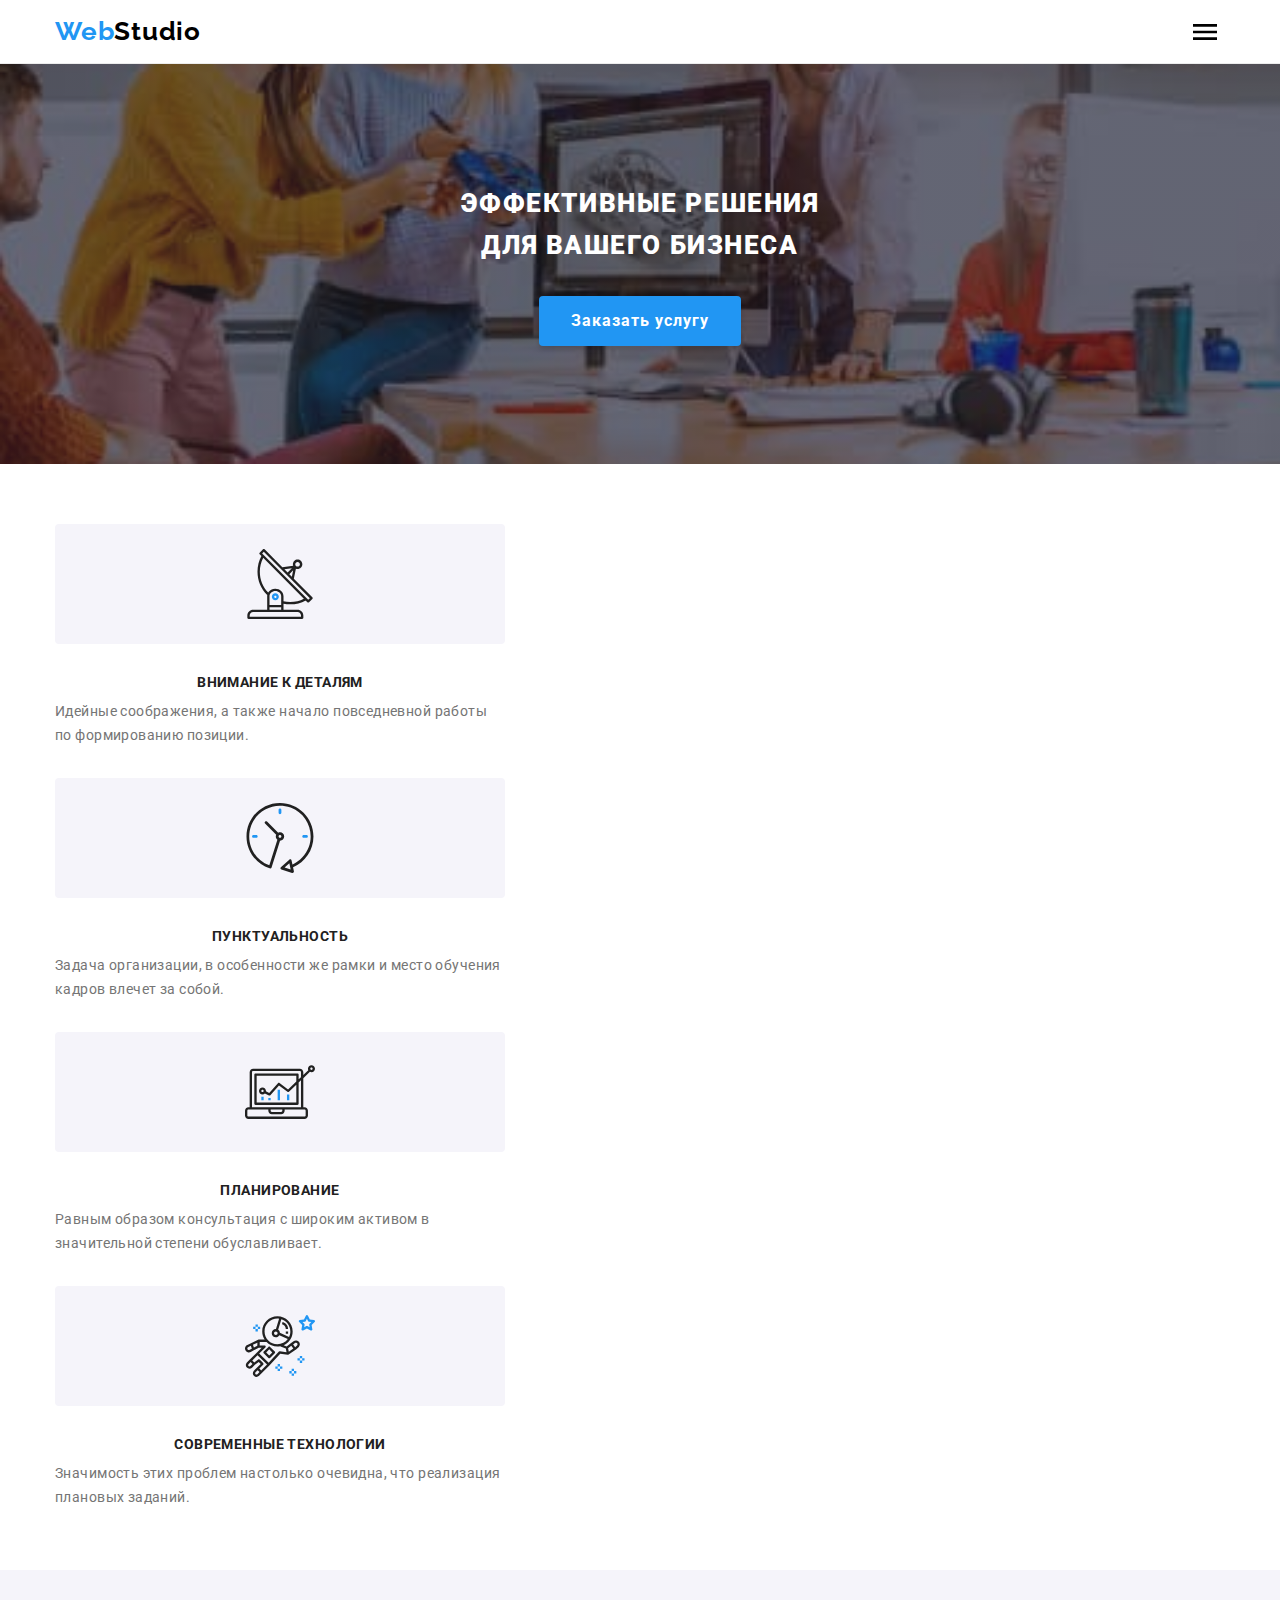
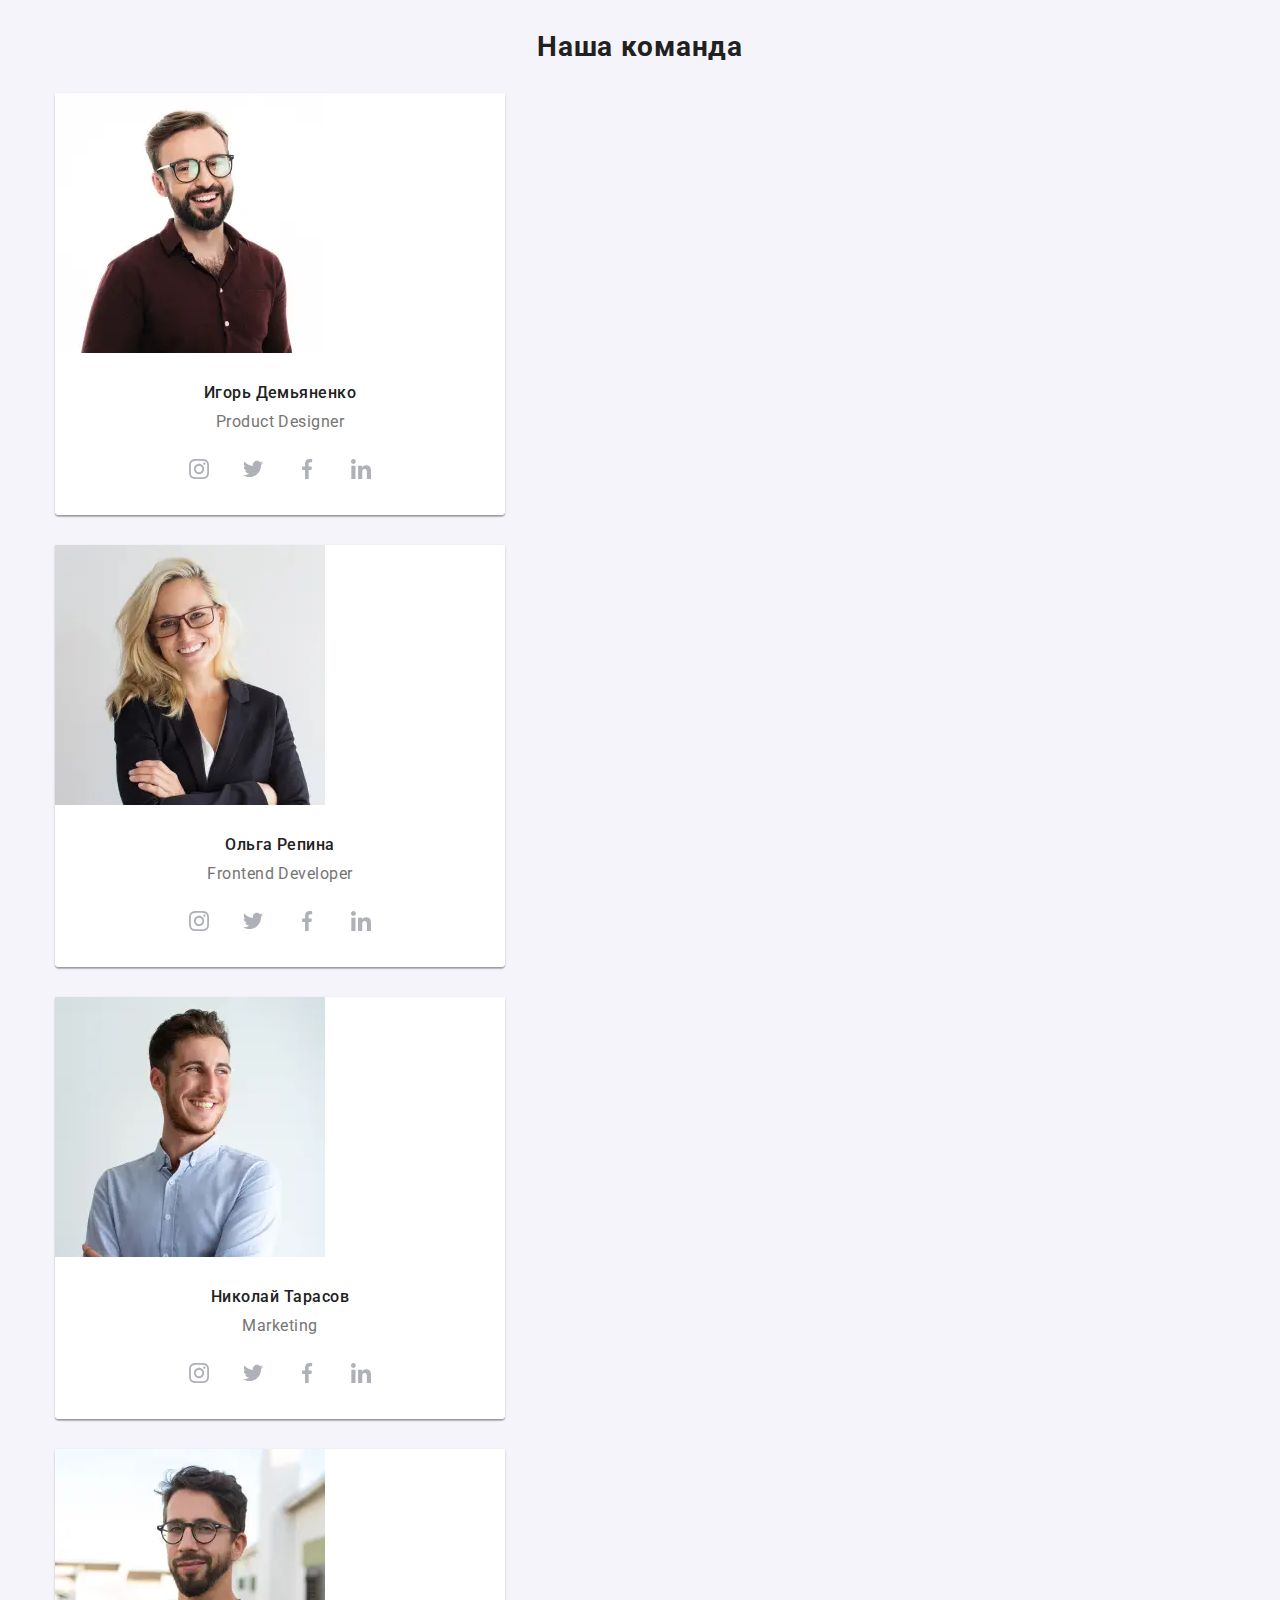
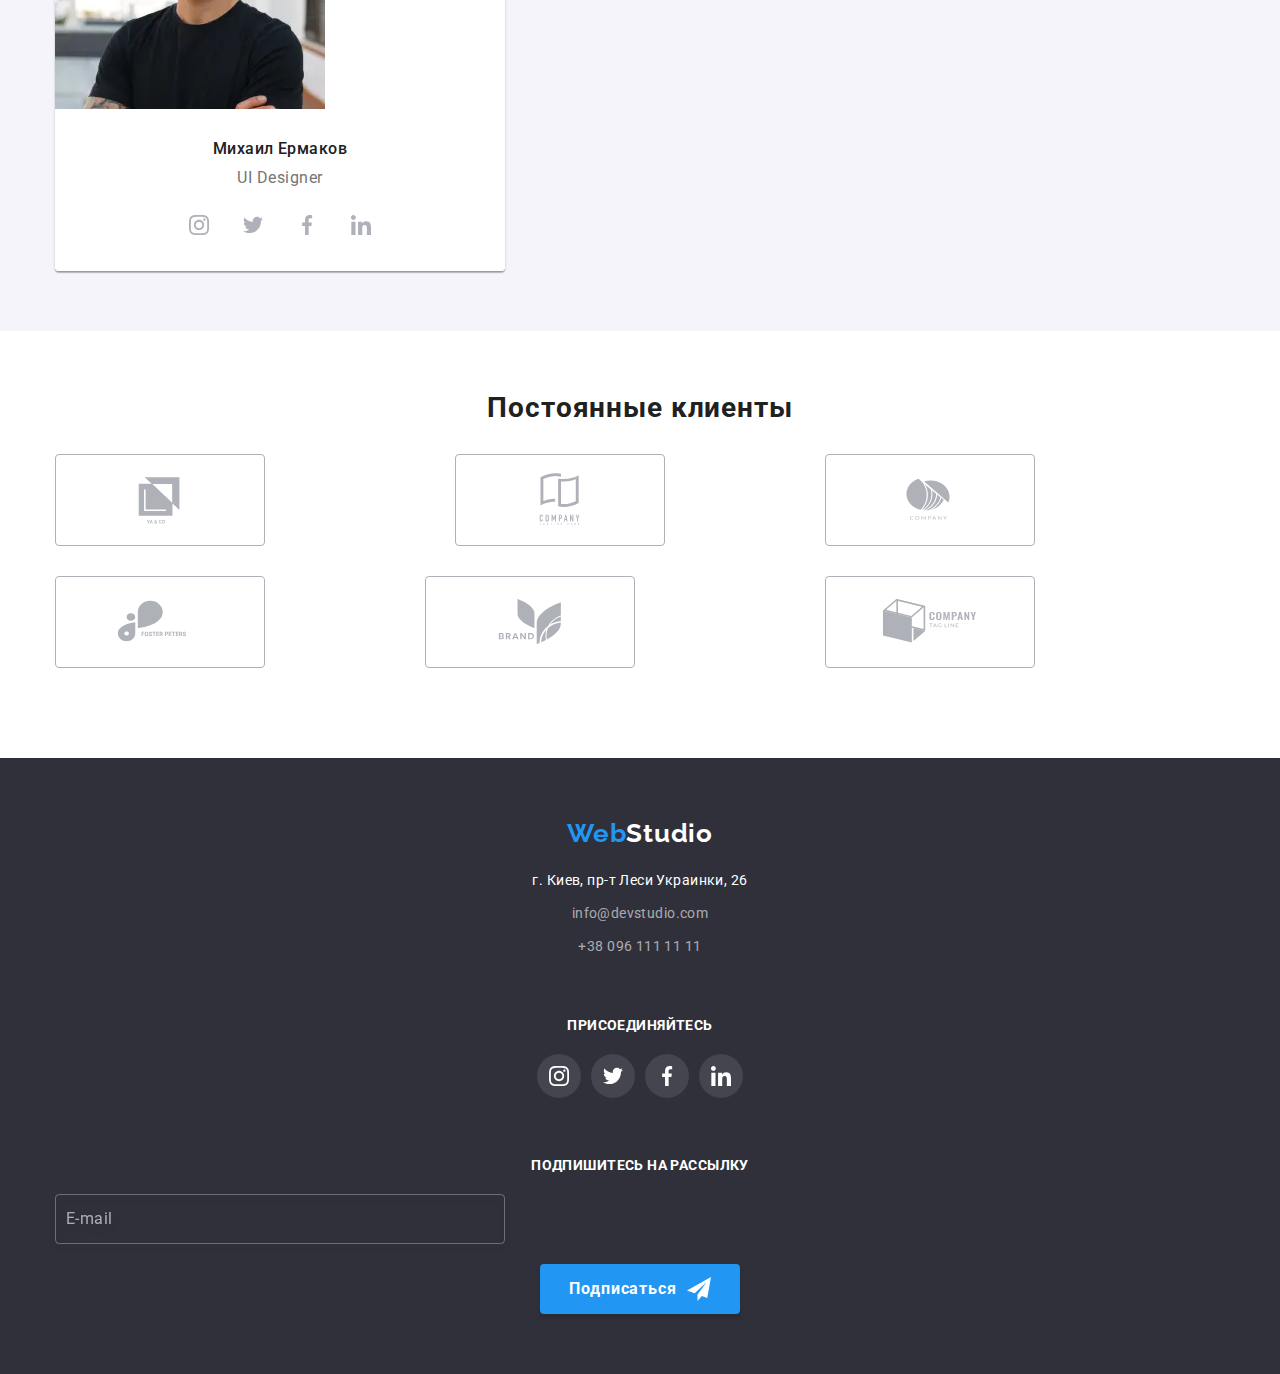
==== commit 02f0cf78: "hw" ====
--- a/index.html
+++ b/index.html
@@ -210,32 +210,32 @@
             <li class="team__item">
               <picture>
               <source
-                srcset="./images/team/demian-desktop.webp 1x, ./images/demian-desktop@2x.webp 2x"
+                srcset="./images/team/demian-desktop.webp 1x, ./images/team/demian-desktop@2x.webp 2x"
                 media="(min-width: 1200px)"
                 type="image/webp"
               />
               <source
-                srcset="./images/team/demian-desktop.jpg 1x, ./images/demian-desktop@2x.jpg 2x"
+                srcset="./images/team/demian-desktop.jpg 1x, ./images/team/demian-desktop@2x.jpg 2x"
                 media="(min-width: 1200px)"
               />              
       
               <source
-                srcset="./images/team/demian-tablet.webp 1x, ./images/demian-tablet@2x.webp 2x"
+                srcset="./images/team/demian-tablet.webp 1x, ./images/team/demian-tablet@2x.webp 2x"
                 media="(min-width: 768px)"
                 type="image/webp"
               />
               <source
-                srcset="./images/team/demian-tablet.jpg 1x, ./images/demian-tablet@2x.jpg 2x"
+                srcset="./images/team/demian-tablet.jpg 1x, ./images/team/demian-tablet@2x.jpg 2x"
                 media="(min-width: 768px)"
               />
 
               <source
-                srcset="./images/team/demian-mobile.webp 1x, ./images/demian-mobile@2x.webp 2x"
+                srcset="./images/team/demian-mobile.webp 1x, ./images/team/demian-mobile@2x.webp 2x"
                 media="(max-width: 767px)"
                 type="image/webp"
               />                 
               <source
-                srcset="./images/team/demian-mobile.jpg 1x, ./images/demian-mobile@2x.jpg 2x"
+                srcset="./images/team/demian-mobile.jpg 1x, ./images/team/demian-mobile@2x.jpg 2x"
                 media="(max-width: 767px)"
               />
               <img src="./images/team/demian-mobile.jpg" alt="Сотрудник" class="picture-img"/>
@@ -277,32 +277,32 @@
             </li>
             <li class="team__item"><picture>
               <source
-                srcset="./images/team/repina-desktop.webp 1x, ./images/repina-desktop@2x.webp 2x"
+                srcset="./images/team/repina-desktop.webp 1x, ./images/team/repina-desktop@2x.webp 2x"
                 media="(min-width: 1200px)"
                 type="image/webp"
               />
               <source
-                srcset="./images/team/repina-desktop.jpg 1x, ./images/repina-desktop@2x.jpg 2x"
+                srcset="./images/team/repina-desktop.jpg 1x, ./images/team/repina-desktop@2x.jpg 2x"
                 media="(min-width: 1200px)"
               />              
       
               <source
-                srcset="./images/team/repina-tablet.webp 1x, ./images/repina-tablet@2x.webp 2x"
+                srcset="./images/team/repina-tablet.webp 1x, ./images/team/repina-tablet@2x.webp 2x"
                 media="(min-width: 768px)"
                 type="image/webp"
               />
               <source
-                srcset="./images/team/repina-tablet.jpg 1x, ./images/repina-tablet@2x.jpg 2x"
+                srcset="./images/team/repina-tablet.jpg 1x, ./images/team/repina-tablet@2x.jpg 2x"
                 media="(min-width: 768px)"
               />
 
               <source
-                srcset="./images/team/repina-mobile.webp 1x, ./images/repina-mobile@2x.webp 2x"
+                srcset="./images/team/repina-mobile.webp 1x, ./images/team/repina-mobile@2x.webp 2x"
                 media="(max-width: 767px)"
                 type="image/webp"
               />                 
               <source
-                srcset="./images/team/repina-mobile.jpg 1x, ./images/repina-mobile@2x.jpg 2x"
+                srcset="./images/team/repina-mobile.jpg 1x, ./images/team/repina-mobile@2x.jpg 2x"
                 media="(max-width: 767px)"
               />
               <img src="./images/team/repina-mobile.jpg" alt="Сотрудник" class="picture-img"/>
@@ -345,32 +345,32 @@
             <li class="team__item">
               <picture>
                 <source
-                  srcset="./images/team/tarasov-desktop.webp 1x, ./images/tarasov-desktop@2x.webp 2x"
+                  srcset="./images/team/tarasov-desktop.webp 1x, ./images/team/tarasov-desktop@2x.webp 2x"
                   media="(min-width: 1200px)"
                   type="image/webp"
                 />
                 <source
-                  srcset="./images/team/tarasov-desktop.jpg 1x, ./images/tarasov-desktop@2x.jpg 2x"
+                  srcset="./images/team/tarasov-desktop.jpg 1x, ./images/team/tarasov-desktop@2x.jpg 2x"
                   media="(min-width: 1200px)"
                 />              
         
                 <source
-                  srcset="./images/team/tarasov-tablet.webp 1x, ./images/tarasov-tablet@2x.webp 2x"
+                  srcset="./images/team/tarasov-tablet.webp 1x, ./images/team/tarasov-tablet@2x.webp 2x"
                   media="(min-width: 768px)"
                   type="image/webp"
                 />
                 <source
-                  srcset="./images/team/tarasov-tablet.jpg 1x, ./images/tarasov-tablet@2x.jpg 2x"
+                  srcset="./images/team/tarasov-tablet.jpg 1x, ./images/team/tarasov-tablet@2x.jpg 2x"
                   media="(min-width: 768px)"
                 />
   
                 <source
-                  srcset="./images/team/tarasov-mobile.webp 1x, ./images/tarasov-mobile@2x.webp 2x"
+                  srcset="./images/team/tarasov-mobile.webp 1x, ./images/team/tarasov-mobile@2x.webp 2x"
                   media="(max-width: 767px)"
                   type="image/webp"
                 />                 
                 <source
-                  srcset="./images/team/tarasov-mobile.jpg 1x, ./images/tarasov-mobile@2x.jpg 2x"
+                  srcset="./images/team/tarasov-mobile.jpg 1x, ./images/team/tarasov-mobile@2x.jpg 2x"
                   media="(max-width: 767px)"
                 />
                 <img src="./images/team/tarasov-mobile.jpg" alt="Сотрудник" class="picture-img"/>
@@ -413,32 +413,32 @@
             <li class="team__item">
               <picture>
                 <source
-                  srcset="./images/team/ermakov-desktop.webp 1x, ./images/ermakov-desktop@2x.webp 2x"
+                  srcset="./images/team/ermakov-desktop.webp 1x, ./images/team/ermakov-desktop@2x.webp 2x"
                   media="(min-width: 1200px)"
                   type="image/webp"
                 />
                 <source
-                  srcset="./images/team/ermakov-desktop.jpg 1x, ./images/ermakov-desktop@2x.jpg 2x"
+                  srcset="./images/team/ermakov-desktop.jpg 1x, ./images/team/ermakov-desktop@2x.jpg 2x"
                   media="(min-width: 1200px)"
                 />              
         
                 <source
-                  srcset="./images/team/ermakov-tablet.webp 1x, ./images/ermakov-tablet@2x.webp 2x"
+                  srcset="./images/team/ermakov-tablet.webp 1x, ./images/team/ermakov-tablet@2x.webp 2x"
                   media="(min-width: 768px)"
                   type="image/webp"
                 />
                 <source
-                  srcset="./images/team/ermakov-tablet.jpg 1x, ./images/ermakov-tablet@2x.jpg 2x"
+                  srcset="./images/team/ermakov-tablet.jpg 1x, ./images/team/ermakov-tablet@2x.jpg 2x"
                   media="(min-width: 768px)"
                 />
   
                 <source
-                  srcset="./images/team/ermakov-mobile.webp 1x, ./images/ermakov-mobile@2x.webp 2x"
+                  srcset="./images/team/ermakov-mobile.webp 1x, ./images/team/ermakov-mobile@2x.webp 2x"
                   media="(max-width: 767px)"
                   type="image/webp"
                 />                 
                 <source
-                  srcset="./images/team/ermakov-mobile.jpg 1x, ./images/ermakov-mobile@2x.jpg 2x"
+                  srcset="./images/team/ermakov-mobile.jpg 1x, ./images/team/ermakov-mobile@2x.jpg 2x"
                   media="(max-width: 767px)"
                 />
                 <img src="./images/team/ermakov-mobile.jpg" alt="Сотрудник" class="picture-img"/>
@@ -530,7 +530,7 @@
     <footer class="footer">
       <div class="container footer__container-flex">
         <div>
-          <a class="logo" lang="en" href="./index.html"
+          <a class="logo footer__logo" lang="en" href="./index.html"
             >Web<span class="logo__part logo_theme_dark">Studio</span></a
           >
           <address class="contacts">
@@ -621,7 +621,7 @@
       </div>      
     </footer>
 
-    <!--Modal
+    <!--Modal-->
     <div class="backdrop is-hidden" data-modal>
       <div class="modal">
         <button class="modal-btn" type="button" data-modal-close>
@@ -697,7 +697,7 @@
       </div>
     </div>
 
-    <script src="./js/modal.js"></script>--> 
+    <script src="./js/modal.js"></script>
     <script src="./js/mobile-menu.js"></script>
   </body>
 </html>
--- a/css/main.min.css
+++ b/css/main.min.css
@@ -1 +1 @@
-:root{--primary-text-color: #212121;--secondary-text-color: #757575;--acsent-text-color: #2196F3;--primary-white-color: #ffffff;--secondary-background-color: #2F303A;--primary-font-family: "Roboto", sans-serif;--secondary-font-family: "Raleway", sans-serif}.visual-hidden{position:absolute;width:1px;height:1px;margin:-1px;border:0;padding:0;white-space:nowrap;clip-path:inset(100%);clip:rect(0 0 0 0);overflow:hidden}.contacts__link,.filter-list,.clients__link,.work__img-wrapper,.privilege__icon-wrapper,.modal-form-checkbox-label,.modal-btn,.mobile-menu__close-btn,.social__link{display:flex;align-items:center;justify-content:center}h1,h2,h3,h4,h5,h6,p{margin-top:0;margin-bottom:0}ul,ol{margin-top:0;margin-bottom:0;padding-left:0}img{display:block}body{background-color:var(--primary-white-color);font-family:var(--primary-font-family);font-size:14px;letter-spacing:.03em;color:var(--primary-text-color)}ul{list-style:none}.container{width:100%;padding-left:15px;padding-right:15px}@media screen and (min-width: 480px){.container{width:480px;margin:0 auto}}@media screen and (min-width: 768px){.container{width:768px}}@media screen and (min-width: 1200px){.container{width:1200px}}.section{padding-top:60px;padding-bottom:60px}.section__title{margin-bottom:30px;text-align:center;font-size:28px;font-weight:700;line-height:1.1785714286;letter-spacing:.03em}.section_other-background{background-color:#f5f4fa}.logo{display:block;font-family:var(--secondary-font-family);font-size:26px;font-weight:700;line-height:1.1923076923;letter-spacing:.03em;text-decoration:none;color:var(--acsent-text-color)}.logo.header__logo{padding-top:16px;padding-bottom:16px}.logo__part{color:#000;transition:color 250ms cubic-bezier(0.4, 0, 0.2, 1)}.logo__part:hover,.logo__part:focus{color:var(--acsent-text-color)}.logo_theme_dark{color:var(--primary-white-color)}.social{display:flex;justify-content:center}.social__item:not(:last-child){margin-right:10px}.social__link{width:44px;height:44px;border-radius:50%;background-color:var(--primary-white-color);color:#afb1b8;transition:background-color 250ms cubic-bezier(0.4, 0, 0.2, 1),color 250ms cubic-bezier(0.4, 0, 0.2, 1)}.social__link.social__link_theme_dark{background:rgba(255,255,255,.1);color:var(--primary-white-color)}.social__link:hover,.social__link:focus{color:var(--primary-white-color);background-color:var(--acsent-text-color)}.social__icon{fill:currentColor}@media screen and (max-width: 767px){.mobile-menu{position:fixed;top:0;left:0;width:100%;height:100%;background-color:#fff;opacity:0;visibility:hidden;pointer-events:none;transition:opacity 250ms cubic-bezier(0.4, 0, 0.2, 1),visibility 250ms cubic-bezier(0.4, 0, 0.2, 1)}.mobile-menu.is-open{opacity:1;visibility:visible;pointer-events:auto}}.mobile-menu__container{position:relative;padding-top:48px;padding-bottom:48px}.mobile-menu__close-btn{position:absolute;top:10px;right:15px;width:40px;height:40px;border:none;background-color:rgba(0,0,0,0);padding:0;line-height:0;color:var(--primary-text-color);cursor:pointer}.mobile-menu__icon{fill:currentColor;transition:fill 250ms cubic-bezier(0.4, 0, 0.2, 1)}.mobile-menu__icon:hover,.mobile-menu__icon:focus{fill:var(--acsent-text-color)}@media screen and (min-width: 768px){.mobile-menu{display:none}}.backdrop{position:fixed;top:0;left:0;width:100%;height:100%;background-color:rgba(0,0,0,.2);transition:opacity 250ms cubic-bezier(0.4, 0, 0.2, 1),visibility 250ms cubic-bezier(0.4, 0, 0.2, 1)}.backdrop.is-hidden{opacity:0;visibility:hidden;pointer-events:none}.modal{position:absolute;min-height:581px;min-width:528px;top:50%;left:50%;transform:translate(-50%, -50%);padding:40px;background-color:var(--primary-white-color);box-shadow:0px 1px 3px rgba(0,0,0,.12),0px 1px 1px rgba(0,0,0,.14),0px 2px 1px rgba(0,0,0,.2);border-radius:4px}.modal-btn{position:absolute;top:8px;right:8px;width:30px;height:30px;padding:0;background-color:var(--primary-white-color);border:1px solid rgba(0,0,0,.1);border-radius:50%;color:#000;cursor:pointer}.modal-btn-icon{fill:currentColor;transition:fill 250ms cubic-bezier(0.4, 0, 0.2, 1)}.modal-btn-icon:hover,.modal-btn-icon:focus{fill:var(--acsent-text-color)}.modal-form{display:flex;flex-direction:column}.modal-form-title{margin-bottom:12px;text-align:center;font-size:20px;font-weight:700;line-height:1.15;letter-spacing:.03em}.modal-form-label{margin-bottom:10px}.modal-form-label-key{display:block;margin-bottom:4px;font-family:var(--primary-font-family);font-size:12px;font-weight:400;line-height:1.1666666667;letter-spacing:.01em;color:var(--secondary-text-color)}.modal-form-input-wrapper{position:relative;display:block}.modal-form-input{width:100%;height:40px;border:1px solid rgba(33,33,33,.2);border-radius:4px;padding-left:42px;transition:border-color 250ms cubic-bezier(0.4, 0, 0.2, 1)}.modal-form-input:focus,.modal-form-input:focus{outline:none;border-color:var(--acsent-text-color)}.modal-form-icon{position:absolute;top:50%;left:15px;transform:translateY(-50%);background-color:rgba(0,0,0,0);transition:fill 250ms cubic-bezier(0.4, 0, 0.2, 1)}.modal-form-input:focus+.modal-form-icon{fill:var(--acsent-text-color)}.label-textarea{margin-bottom:20px}.modal-form-text{display:block;width:100%;height:120px;border:1px solid rgba(33,33,33,.2);border-radius:4px;resize:none;padding:12px 16px;transition:border-color 250ms cubic-bezier(0.4, 0, 0.2, 1)}.modal-form-text::placeholder{font-family:"Roboto",sans-serif;font-size:12px;font-weight:400;line-height:1.1666666667;letter-spacing:.01em;color:rgba(117,117,117,.5)}.modal-form-checkbox-label{font-size:14px;line-height:1.71;letter-spacing:.03em;color:var(--secondary-text-color);flex-wrap:wrap;margin-bottom:30px}.modal-form-checkbox-label::before{display:block;width:16px;height:15px;border:2px solid var(--primary-text-color);border-radius:3px;content:"";cursor:pointer;margin-right:8px}.modal-form-checkbox:checked+.modal-form-checkbox-label::before{background-image:url(../images/icon-check.svg);border:none}.modal-form-checkbox:focus+.modal-form-checkbox-label::before{border-color:var(--acsent-text-color)}.modal-form-link{color:var(--acsent-text-color)}.modal-form-btn{min-width:200px;align-self:center;font-size:16px;font-weight:700;line-height:1.875;letter-spacing:.06em;color:var(--primary-white-color);cursor:pointer;border:1px solid rgba(0,0,0,0);box-shadow:0px 4px 4px rgba(0,0,0,.15);border-radius:4px;background-color:var(--acsent-text-color);padding:12px 20px;transition:background-color 250ms cubic-bezier(0.4, 0, 0.2, 1)}.modal-form-btn:hover,.modal-form-btn:focus{background-color:#188ce8;outline:none}.header{border-bottom:1px solid #ececec}.header__container{display:flex;align-items:center;justify-content:space-between}.menu{display:none}.contact{display:none}.burger-btn{border:none;background-color:rgba(0,0,0,0);padding:0;line-height:0;cursor:pointer}.burger-btn__icon{fill:#000;transition:fill 250ms cubic-bezier(cubic-bezier(0.4, 0, 0.2, 1))}.burger-btn__icon:hover,.burger-btn__icon:focus{fill:var(--acsent-text-color)}.hero{padding-top:118px;padding-bottom:118px;max-height:400px;text-align:center;margin-left:auto;margin-right:auto;background-image:linear-gradient(to right, rgba(47, 48, 58, 0.4), rgba(47, 48, 58, 0.4)),url("../images/hero/header-mobile-img.jpg");background-repeat:no-repeat;background-size:cover;background-position:center;background-color:#c4c4c4}@media(min-device-pixel-ratio: 2),(min-resolution: 192dpi),(min-resolution: 2dppx){.hero{background-image:url("../images/hero/header -mobile-img@2x.jpg")}}.hero__title{margin-bottom:30px;font-size:26px;font-weight:900;line-height:1.6153846154;letter-spacing:.06em;text-transform:uppercase;text-align:center;color:var(--primary-white-color)}.hero__btn{padding:10px 32px;min-width:200px;font-family:var(--primary-font-family);font-size:16px;font-weight:700;line-height:1.875;text-align:center;letter-spacing:.06em;color:var(--primary-white-color);background-color:var(--acsent-text-color);box-shadow:0px 4px 4px rgba(0,0,0,.15);border-radius:4px;border:0px solid rgba(0,0,0,0)}.privilege__item{width:450px}.privilege__item:not(:last-child){margin-bottom:30px}.privilege__icon-wrapper{min-height:120px;background:#f5f4fa;border-radius:4px}.privilege__title{margin-bottom:10px;margin-top:30px;font-size:14px;font-weight:700;line-height:1.1428571429;text-transform:uppercase;text-align:center}.privilege__text{line-height:1.71;color:var(--secondary-text-color)}.work{display:flex}.work__item{flex-basis:calc((100% - 60px)/3);margin-right:30px;position:relative}.work__item:last-child{margin-right:0px}.work__link{display:block;text-decoration:none}.work__img-wrapper{background-color:rgba(47,48,58,.8);min-width:100%;height:70px;position:absolute;bottom:0;left:0}.work__title{font-size:14px;font-weight:700;line-height:1.1428571429;text-transform:uppercase;color:var(--primary-white-color);text-decoration:none}.team__item{width:450px;background-color:var(--primary-white-color);box-shadow:0px 1px 3px rgba(0,0,0,.12),0px 1px 1px rgba(0,0,0,.14),0px 2px 1px rgba(0,0,0,.2);border-radius:0px 0px 4px 4px}.team__item:not(:last-child){margin-bottom:30px}.team__box{padding-top:30px;padding-bottom:24px;background-color:#fff;border-radius:0px 0px 4px 4px}.team__title{margin-bottom:10px;font-size:16px;font-weight:500;line-height:1.1875;letter-spacing:.03em;text-align:center}.team__text{font-size:16px;line-height:1.19;letter-spacing:.03em;color:var(--secondary-text-color);text-align:center;margin-bottom:16px}.clients{display:flex;flex-wrap:wrap}.clients__link{width:210px;height:92px;border:1px solid #afb1b8;border-radius:4px;background-color:var(--primary-white-color);color:#afb1b8;transition:color 250ms cubic-bezier(0.4, 0, 0.2, 1),border 250ms cubic-bezier(0.4, 0, 0.2, 1)}.clients__link:hover,.clients__link:focus{color:var(--acsent-text-color);border:1px solid var(--acsent-text-color)}.clients__item:not(:last-child){flex-basis:calc((100% - 60px)/3);margin-right:30px;margin-bottom:30px}.clients__item:not(:last-child):nth-child(2n){margin-right:0px}.clients__item:not(:last-child):nth-last-child(-n+2){margin-bottom:0px}.clients__icon{fill:currentColor}.filter-list{margin-bottom:50px}.filter-list-item:not(:last-child){margin-right:8px}.filter-btn{padding:6px 22px;min-width:73px;font-family:var(--primary-font-family);font-size:16px;font-weight:500;line-height:1.625;letter-spacing:.03em;text-align:center;color:var(--primary-text-color);background:#f5f4fa;cursor:pointer;border:0px solid rgba(0,0,0,0);border-radius:4px;transition:color 250ms cubic-bezier(0.4, 0, 0.2, 1),background-color 250ms cubic-bezier(0.4, 0, 0.2, 1),box-shadow 250ms cubic-bezier(0.4, 0, 0.2, 1)}.filter-btn:hover,.filter-btn:focus{color:var(--primary-white-color);background-color:var(--acsent-text-color);box-shadow:0px 3px 1px rgba(0,0,0,.1),0px 1px 2px rgba(0,0,0,.08),0px 2px 2px rgba(0,0,0,.12)}.filter-btn.current{color:var(--primary-white-color);background:var(--acsent-text-color);box-shadow:0px 3px 1px rgba(0,0,0,.1),0px 1px 2px rgba(0,0,0,.08),0px 2px 2px rgba(0,0,0,.12)}.gallery-section{display:flex;flex-wrap:wrap}.gallery-list{text-decoration:none;display:block;transition:box-shadow 250ms cubic-bezier(0.4, 0, 0.2, 1)}.gallery-list:hover,.gallery-list:focus{box-shadow:0px 1px 1px rgba(0,0,0,.12),0px 4px 4px rgba(0,0,0,.06),1px 4px 6px rgba(0,0,0,.16)}.gallery-item{flex-basis:calc((100% - 60px)/3);margin-right:30px;margin-bottom:30px}.gallery-item:nth-child(3n){margin-right:0px}.gallery-item:nth-last-child(-n+3){margin-bottom:0px}.gallery-titel{margin-bottom:4px;font-size:18px;font-weight:700;line-height:2;letter-spacing:.06em;color:var(--primary-text-color)}.gallery-text{font-size:16px;line-height:1.88;color:var(--secondary-text-color)}.gallery-thumb{position:relative;overflow:hidden}.gallery-thumb-text{position:absolute;top:0;left:0;width:100%;height:100%;font-size:18px;line-height:1.56;letter-spacing:.03em;color:var(--primary-white-color);background-color:rgba(33,150,243,.9);padding:63px 24px;overflow:auto;transform:translateY(100%);transition:transform 250ms cubic-bezier(0.4, 0, 0.2, 1)}.gallery-list:hover .gallery-thumb-text,.gallery-list:focus .gallery-thumb-text{transform:translateY(0%)}.gallery-img-wrapper{padding:20px 24px;min-width:370px;background:#fff;border:1px solid #eee}.footer{padding-top:60px;padding-bottom:60px;background-color:var(--secondary-background-color)}.contacts__link{font-style:normal;line-height:1.71;color:var(--primary-white-color);text-decoration:none;transition:color 250ms cubic-bezier(0.4, 0, 0.2, 1)}.contacts__link:hover,.contacts__link:focus{color:var(--acsent-text-color)}.social__link_color_grey{color:rgba(255,255,255,.6)}.social__text,.form__text{display:block;text-align:center;font-weight:700;line-height:1.14;letter-spacing:.03em;text-transform:uppercase;color:var(--primary-white-color);margin-bottom:20px}.form__input{width:450px;height:50px;padding-left:10px;background-color:rgba(0,0,0,0);border:1px solid rgba(255,255,255,.3);filter:drop-shadow(0px 4px 4px rgba(0, 0, 0, 0.15));border-radius:4px;color:var(--primary-white-color)}.form__input::placeholder{font-size:16px;font-weight:400;line-height:1.25;letter-spacing:.03em;color:rgba(255,255,255,.6)}.form__btn{display:flex;align-items:center;min-width:200px;padding:10px 29px;margin-left:12px;cursor:pointer;border:none;background-color:var(--acsent-text-color);box-shadow:0px 4px 4px rgba(0,0,0,.15);border-radius:4px}.form__btn-text{align-items:center;text-align:center;margin-right:10px;font-size:16px;font-weight:700;line-height:1.875;letter-spacing:.06em;color:var(--primary-white-color)}/*# sourceMappingURL=main.min.css.map */+:root{--primary-text-color: #212121;--secondary-text-color: #757575;--acsent-text-color: #2196F3;--primary-white-color: #ffffff;--secondary-background-color: #2F303A;--primary-font-family: "Roboto", sans-serif;--secondary-font-family: "Raleway", sans-serif}.visual-hidden{position:absolute;width:1px;height:1px;margin:-1px;border:0;padding:0;white-space:nowrap;clip-path:inset(100%);clip:rect(0 0 0 0);overflow:hidden}.form__btn,.contacts__link,.filter-list,.clients__link,.work__img-wrapper,.privilege__icon-wrapper,.modal-form-checkbox-label,.modal-btn,.mobile-menu__close-btn,.social__link{display:flex;align-items:center;justify-content:center}h1,h2,h3,h4,h5,h6,p{margin-top:0;margin-bottom:0}ul,ol{margin-top:0;margin-bottom:0;padding-left:0}img{display:block}body{background-color:var(--primary-white-color);font-family:var(--primary-font-family);font-size:14px;letter-spacing:.03em;color:var(--primary-text-color)}ul{list-style:none}.container{width:100%;padding-left:15px;padding-right:15px}@media screen and (min-width: 480px){.container{width:480px;margin:0 auto}}@media screen and (min-width: 768px){.container{width:768px}}@media screen and (min-width: 1200px){.container{width:1200px}}.section{padding-top:60px;padding-bottom:60px}.section__title{margin-bottom:30px;text-align:center;font-size:28px;font-weight:700;line-height:1.1785714286;letter-spacing:.03em}.section_other-background{background-color:#f5f4fa}.logo{display:block;font-family:var(--secondary-font-family);font-size:26px;font-weight:700;line-height:1.1923076923;letter-spacing:.03em;text-decoration:none;color:var(--acsent-text-color)}.logo.header__logo{padding-top:16px;padding-bottom:16px}.logo.footer__logo{text-align:center;margin-bottom:20px}.logo__part{color:#000;transition:color 250ms cubic-bezier(0.4, 0, 0.2, 1)}.logo__part:hover,.logo__part:focus{color:var(--acsent-text-color)}.logo_theme_dark{color:var(--primary-white-color)}.social{display:flex;justify-content:center}.social__item:not(:last-child){margin-right:10px}.social__link{width:44px;height:44px;border-radius:50%;background-color:var(--primary-white-color);color:#afb1b8;transition:background-color 250ms cubic-bezier(0.4, 0, 0.2, 1),color 250ms cubic-bezier(0.4, 0, 0.2, 1)}.social__link.social__link_theme_dark{background:rgba(255,255,255,.1);color:var(--primary-white-color)}.social__link:hover,.social__link:focus{color:var(--primary-white-color);background-color:var(--acsent-text-color)}.social__icon{fill:currentColor}@media screen and (max-width: 767px){.mobile-menu{position:fixed;top:0;left:0;width:100%;height:100%;background-color:#fff;opacity:0;visibility:hidden;pointer-events:none;transition:opacity 250ms cubic-bezier(0.4, 0, 0.2, 1),visibility 250ms cubic-bezier(0.4, 0, 0.2, 1)}.mobile-menu.is-open{opacity:1;visibility:visible;pointer-events:auto}}.mobile-menu__container{position:relative;padding-top:48px;padding-bottom:48px}.mobile-menu__close-btn{position:absolute;top:10px;right:15px;width:40px;height:40px;border:none;background-color:rgba(0,0,0,0);padding:0;line-height:0;color:var(--primary-text-color);cursor:pointer}.mobile-menu__icon{fill:currentColor;transition:fill 250ms cubic-bezier(0.4, 0, 0.2, 1)}.mobile-menu__icon:hover,.mobile-menu__icon:focus{fill:var(--acsent-text-color)}@media screen and (min-width: 768px){.mobile-menu{display:none}}.backdrop{position:fixed;top:0;left:0;width:100%;height:100%;background-color:rgba(0,0,0,.2);transition:opacity 250ms cubic-bezier(0.4, 0, 0.2, 1),visibility 250ms cubic-bezier(0.4, 0, 0.2, 1)}.backdrop.is-hidden{opacity:0;visibility:hidden;pointer-events:none}.modal{position:absolute;min-height:690px;min-width:450px;top:50%;left:50%;transform:translate(-50%, -50%);padding:40px;background-color:var(--primary-white-color);box-shadow:0px 1px 3px rgba(0,0,0,.12),0px 1px 1px rgba(0,0,0,.14),0px 2px 1px rgba(0,0,0,.2);border-radius:4px}.modal-btn{position:absolute;top:8px;right:8px;width:30px;height:30px;padding:0;background-color:var(--primary-white-color);border:1px solid rgba(0,0,0,.1);border-radius:50%;color:#000;cursor:pointer}.modal-btn-icon{fill:currentColor;transition:fill 250ms cubic-bezier(0.4, 0, 0.2, 1)}.modal-btn-icon:hover,.modal-btn-icon:focus{fill:var(--acsent-text-color)}.modal-form{display:flex;flex-direction:column}.modal-form-title{margin-bottom:12px;text-align:center;font-size:20px;font-weight:700;line-height:1.5;letter-spacing:.03em}.modal-form-label{margin-bottom:10px}.modal-form-label-key{display:block;margin-bottom:4px;font-family:var(--primary-font-family);font-size:12px;font-weight:400;line-height:1.1666666667;letter-spacing:.01em;color:var(--secondary-text-color)}.modal-form-input-wrapper{position:relative;display:block}.modal-form-input{width:100%;height:40px;border:1px solid rgba(33,33,33,.2);border-radius:4px;padding-left:42px;transition:border-color 250ms cubic-bezier(0.4, 0, 0.2, 1)}.modal-form-input:focus,.modal-form-input:focus{outline:none;border-color:var(--acsent-text-color)}.modal-form-icon{position:absolute;top:50%;left:15px;transform:translateY(-50%);background-color:rgba(0,0,0,0);transition:fill 250ms cubic-bezier(0.4, 0, 0.2, 1)}.modal-form-input:focus+.modal-form-icon{fill:var(--acsent-text-color)}.label-textarea{margin-bottom:20px}.modal-form-text{display:block;width:100%;height:120px;border:1px solid rgba(33,33,33,.2);border-radius:4px;resize:none;padding:12px 16px;transition:border-color 250ms cubic-bezier(0.4, 0, 0.2, 1)}.modal-form-text::placeholder{font-family:"Roboto",sans-serif;font-size:12px;font-weight:400;line-height:1.1666666667;letter-spacing:.01em;color:rgba(117,117,117,.5)}.modal-form-checkbox-label{font-size:12px;line-height:1.71;letter-spacing:.03em;color:var(--secondary-text-color);flex-wrap:wrap;margin-bottom:30px}.modal-form-checkbox-label::before{display:block;width:16px;height:15px;border:2px solid var(--primary-text-color);border-radius:3px;content:"";cursor:pointer;margin-right:8px}.modal-form-checkbox:checked+.modal-form-checkbox-label::before{background-image:url(../images/icon-check.svg);border:none}.modal-form-checkbox:focus+.modal-form-checkbox-label::before{border-color:var(--acsent-text-color)}.modal-form-link{color:var(--acsent-text-color)}.modal-form-btn{min-width:200px;align-self:center;font-size:16px;font-weight:700;line-height:1.875;letter-spacing:.06em;color:var(--primary-white-color);cursor:pointer;border:1px solid rgba(0,0,0,0);box-shadow:0px 4px 4px rgba(0,0,0,.15);border-radius:4px;background-color:var(--acsent-text-color);padding:12px 20px;transition:background-color 250ms cubic-bezier(0.4, 0, 0.2, 1)}.modal-form-btn:hover,.modal-form-btn:focus{background-color:#188ce8;outline:none}.header{border-bottom:1px solid #ececec}.header__container{display:flex;align-items:center;justify-content:space-between}.menu{display:none}.contact{display:none}.burger-btn{border:none;background-color:rgba(0,0,0,0);padding:0;line-height:0;cursor:pointer}.burger-btn__icon{fill:#000;transition:fill 250ms cubic-bezier(cubic-bezier(0.4, 0, 0.2, 1))}.burger-btn__icon:hover,.burger-btn__icon:focus{fill:var(--acsent-text-color)}.hero{padding-top:118px;padding-bottom:118px;max-height:400px;text-align:center;margin-left:auto;margin-right:auto;background-image:linear-gradient(to right, rgba(47, 48, 58, 0.4), rgba(47, 48, 58, 0.4)),url("../images/hero/header-mobile-img.jpg");background-repeat:no-repeat;background-size:cover;background-position:center;background-color:#c4c4c4}@media(min-device-pixel-ratio: 2),(min-resolution: 192dpi),(min-resolution: 2dppx){.hero{background-image:url("../images/hero/header -mobile-img@2x.jpg")}}.hero__title{margin-bottom:30px;font-size:26px;font-weight:900;line-height:1.6153846154;letter-spacing:.06em;text-transform:uppercase;text-align:center;color:var(--primary-white-color)}.hero__btn{padding:10px 32px;min-width:200px;font-family:var(--primary-font-family);font-size:16px;font-weight:700;line-height:1.875;text-align:center;letter-spacing:.06em;color:var(--primary-white-color);background-color:var(--acsent-text-color);box-shadow:0px 4px 4px rgba(0,0,0,.15);border-radius:4px;border:0px solid rgba(0,0,0,0)}.privilege__item{width:450px}.privilege__item:not(:last-child){margin-bottom:30px}.privilege__icon-wrapper{min-height:120px;background:#f5f4fa;border-radius:4px}.privilege__title{margin-bottom:10px;margin-top:30px;font-size:14px;font-weight:700;line-height:1.1428571429;text-transform:uppercase;text-align:center}.privilege__text{line-height:1.71;color:var(--secondary-text-color)}.work{display:flex}.work__item{flex-basis:calc((100% - 60px)/3);margin-right:30px;position:relative}.work__item:last-child{margin-right:0px}.work__link{display:block;text-decoration:none}.work__img-wrapper{background-color:rgba(47,48,58,.8);min-width:100%;height:70px;position:absolute;bottom:0;left:0}.work__title{font-size:14px;font-weight:700;line-height:1.1428571429;text-transform:uppercase;color:var(--primary-white-color);text-decoration:none}.team__item{width:450px;background-color:var(--primary-white-color);box-shadow:0px 1px 3px rgba(0,0,0,.12),0px 1px 1px rgba(0,0,0,.14),0px 2px 1px rgba(0,0,0,.2);border-radius:0px 0px 4px 4px}.team__item:not(:last-child){margin-bottom:30px}.team__box{padding-top:30px;padding-bottom:24px;background-color:#fff;border-radius:0px 0px 4px 4px}.team__title{margin-bottom:10px;font-size:16px;font-weight:500;line-height:1.1875;letter-spacing:.03em;text-align:center}.team__text{font-size:16px;line-height:1.19;letter-spacing:.03em;color:var(--secondary-text-color);text-align:center;margin-bottom:16px}.clients{display:flex;flex-wrap:wrap}.clients__link{width:210px;height:92px;border:1px solid #afb1b8;border-radius:4px;background-color:var(--primary-white-color);color:#afb1b8;transition:color 250ms cubic-bezier(0.4, 0, 0.2, 1),border 250ms cubic-bezier(0.4, 0, 0.2, 1)}.clients__link:hover,.clients__link:focus{color:var(--acsent-text-color);border:1px solid var(--acsent-text-color)}.clients__item:not(:last-child){flex-basis:calc((100% - 60px)/3);margin-right:30px;margin-bottom:30px}.clients__item:not(:last-child):nth-child(2n){margin-right:0px}.clients__item:not(:last-child):nth-last-child(-n+2){margin-bottom:0px}.clients__icon{fill:currentColor}.filter-list{margin-bottom:50px}.filter-list-item:not(:last-child){margin-right:8px}.filter-btn{padding:6px 22px;min-width:73px;font-family:var(--primary-font-family);font-size:16px;font-weight:500;line-height:1.625;letter-spacing:.03em;text-align:center;color:var(--primary-text-color);background:#f5f4fa;cursor:pointer;border:0px solid rgba(0,0,0,0);border-radius:4px;transition:color 250ms cubic-bezier(0.4, 0, 0.2, 1),background-color 250ms cubic-bezier(0.4, 0, 0.2, 1),box-shadow 250ms cubic-bezier(0.4, 0, 0.2, 1)}.filter-btn:hover,.filter-btn:focus{color:var(--primary-white-color);background-color:var(--acsent-text-color);box-shadow:0px 3px 1px rgba(0,0,0,.1),0px 1px 2px rgba(0,0,0,.08),0px 2px 2px rgba(0,0,0,.12)}.filter-btn.current{color:var(--primary-white-color);background:var(--acsent-text-color);box-shadow:0px 3px 1px rgba(0,0,0,.1),0px 1px 2px rgba(0,0,0,.08),0px 2px 2px rgba(0,0,0,.12)}.gallery__item{margin-bottom:30px}.gallery__item:not(:last-child){margin-bottom:30px}.gallery__link{text-decoration:none;display:block;transition:box-shadow 250ms cubic-bezier(0.4, 0, 0.2, 1)}.gallery__link:hover,.gallery__link:focus{box-shadow:0px 1px 1px rgba(0,0,0,.12),0px 4px 4px rgba(0,0,0,.06),1px 4px 6px rgba(0,0,0,.16)}.gallery__img-wrapper{padding:20px 24px;min-width:450px;background:#fff;border:1px solid #eee}.gallery__titel{margin-bottom:4px;font-size:18px;font-weight:700;line-height:2;letter-spacing:.06em;color:var(--primary-text-color)}.gallery__text{font-size:16px;line-height:1.88;color:var(--secondary-text-color)}.gallery__thumb{position:relative;overflow:hidden}.gallery__thumb-text{position:absolute;top:0;left:0;width:100%;height:100%;font-size:18px;line-height:1.56;letter-spacing:.03em;color:var(--primary-white-color);background-color:rgba(33,150,243,.9);padding:77px 24px;overflow:auto;transform:translateY(100%);transition:transform 250ms cubic-bezier(0.4, 0, 0.2, 1)}.gallery__link:hover .gallery__thumb-text,.gallery__link:focus .gallery__thumb-text{transform:translateY(0%)}.footer{padding-top:60px;padding-bottom:60px;background-color:var(--secondary-background-color)}.contacts__item:not(:last-child){margin-bottom:9px;display:block}.contacts__link{font-style:normal;line-height:1.71;color:var(--primary-white-color);text-decoration:none;transition:color 250ms cubic-bezier(0.4, 0, 0.2, 1)}.contacts__link:hover,.contacts__link:focus{color:var(--acsent-text-color)}.social__link_color_grey{color:rgba(255,255,255,.6)}.social__text,.form__text{display:block;margin-top:60px;margin-bottom:20px;text-align:center;font-weight:700;line-height:1.14;letter-spacing:.03em;text-transform:uppercase;color:var(--primary-white-color)}.form__input{width:450px;height:50px;padding-left:10px;background-color:rgba(0,0,0,0);border:1px solid rgba(255,255,255,.3);filter:drop-shadow(0px 4px 4px rgba(0, 0, 0, 0.15));border-radius:4px;color:var(--primary-white-color)}.form__input::placeholder{font-size:16px;font-weight:400;line-height:1.25;letter-spacing:.03em;color:rgba(255,255,255,.6)}.form__btn{min-width:200px;padding:10px 29px;margin-left:auto;margin-right:auto;margin-top:20px;cursor:pointer;border:none;background-color:var(--acsent-text-color);box-shadow:0px 4px 4px rgba(0,0,0,.15);border-radius:4px}.form__btn-text{align-items:center;text-align:center;margin-right:10px;font-size:16px;font-weight:700;line-height:1.875;letter-spacing:.06em;color:var(--primary-white-color)}/*# sourceMappingURL=main.min.css.map */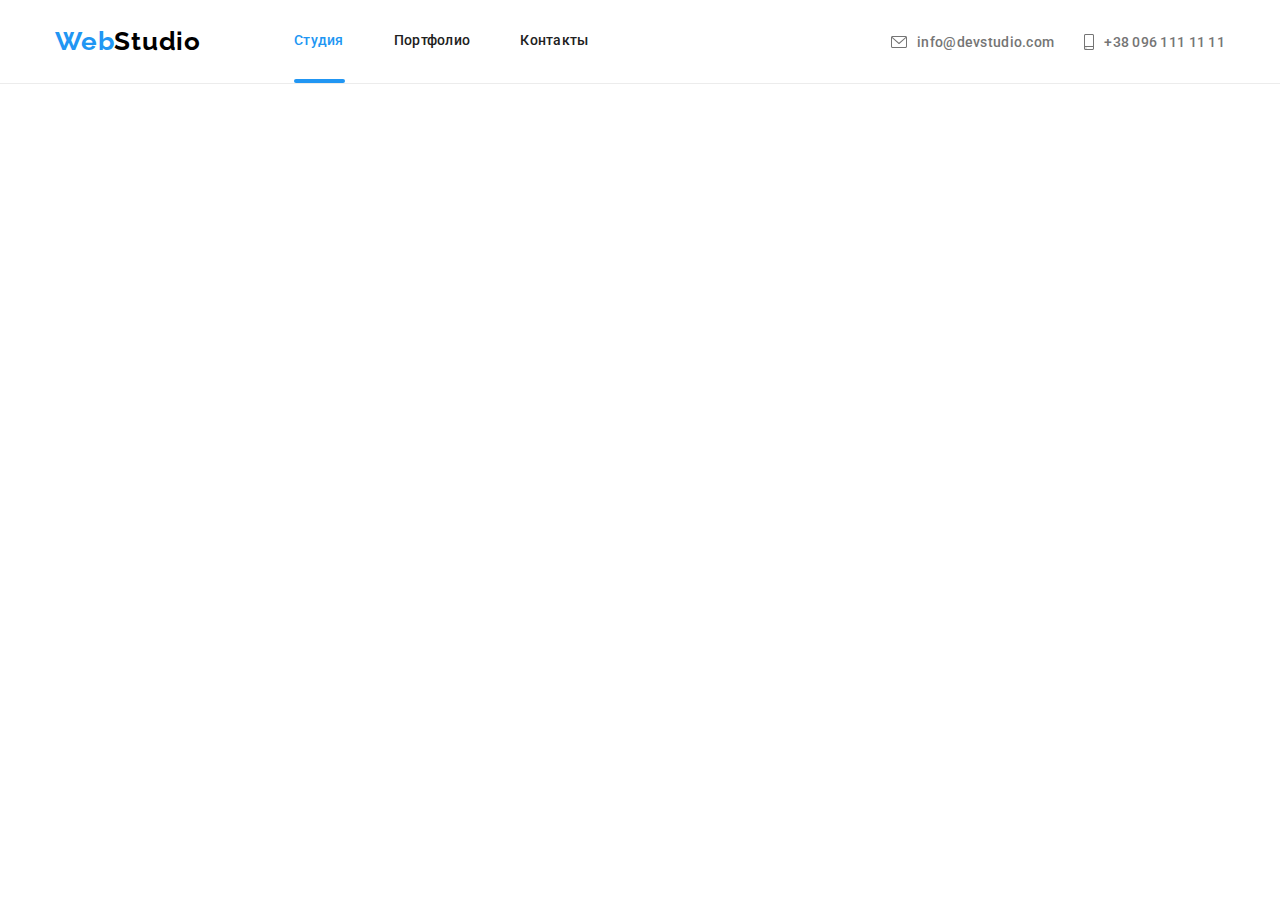
==== commit 0aa9517b: "hw" ====
--- a/index.html
+++ b/index.html
@@ -58,7 +58,7 @@
               >+38 096 111 11 11</a
             >
           </li>
-        </ul>        
+        </ul>
       </div>
       <div class="mobile-menu" data-menu>
         <div class="container mobile-menu__container">
@@ -67,39 +67,47 @@
               <use href="./images/icons.svg#icon-close-black"></use>
             </svg>
           </button>
-          <ul class="mobile-menu__menu">
-            <li class="">
-              <a class="" href="./index.html">Студия</a>
-            </li>
-            <li class="">
-              <a class="" href="./portfolio.html">Портфолио</a>
-            </li>
-            <li class="">
-              <a class="" href="#">Контакты</a>
-            </li>
-          </ul>
-          <ul class="mobile-menu__contact">
-            <li class="">
-              <a class="" href="tel:+380961111111">
-              +38 096 111 11 11</a>
-            </li>
-            <li class="">
-              <a class="" href="mailto:info@devstudio.com">
-                info@devstudio.com</a>
-            </li>            
-          </ul>   
-          <ul>
-            <li><a class="" href="#">Instagram</a></li>
-            <li><a class="" href="#">Twitter</a></li>
-            <li><a class="" href="#">Facebook</a></li>
-            <li><a class="" href="#">Linkedln</a></li>
-          </ul>     
+          <ul class="mobile-nav">
+            <li class="mobile-nav__item">
+              <a class="mobile-nav__link mobile-nav__link_current" href="./index.html">Студия</a>
+            </li>
+            <li class="mobile-nav__item">
+              <a class="mobile-nav__link" href="./portfolio.html">Портфолио</a>
+            </li>
+            <li class="mobile-nav__item">
+              <a class="mobile-nav__link" href="#">Контакты</a>
+            </li>
+          </ul>
+          <ul class="mobile-contact">
+            <li class="mobile-contact__item">
+              <a class="mobile-contact__phone" href="tel:+380961111111"> +38 096 111 11 11</a>
+            </li>
+            <li class="mobile-contact__item">
+              <a class="mobile-contact__mail" href="mailto:info@devstudio.com">
+                info@devstudio.com</a
+              >
+            </li>
+          </ul>
+          <ul class="mobile-social">
+            <li class="mobile-social__item">
+              <a class="mobile-social__link" href="#">Instagram</a>
+            </li>
+            <li class="mobile-social__item">
+              <a class="mobile-social__link" href="#">Twitter</a>
+            </li>
+            <li class="mobile-social__item">
+              <a class="mobile-social__link" href="#">Facebook</a>
+            </li>
+            <li class="mobile-social__item">
+              <a class="mobile-social__link" href="#">Linkedln</a>
+            </li>
+          </ul>
         </div>
       </div>
     </header>
-   <main>
+    <main>
       <!--Hero-->
-      <section class="hero">
+      <!--  <section class="hero">
         <div class="container">
           <h1 class="hero__title">
             Эффективные решения <br />
@@ -107,9 +115,9 @@
           </h1>
           <button class="hero__btn" type="button" data-modal-open>Заказать услугу</button>
         </div>
-      </section>
+      </section> -->
       <!--Privilege-->
-      <section class="section">
+      <!--<section class="section">
         <div class="container">
           <h2 class="visual-hidden">Наши привелегии</h2>
           <ul class="privilege">
@@ -203,43 +211,55 @@
         </div>
       </section>-->
       <!--Our Team-->
-      <section class="section section_other-background">
+      <!--<section class="section section_other-background">
         <div class="container">
           <h2 class="section__title">Наша команда</h2>
           <ul class="team">
             <li class="team__item">
               <picture>
-              <source
-                srcset="./images/team/demian-desktop.webp 1x, ./images/team/demian-desktop@2x.webp 2x"
-                media="(min-width: 1200px)"
-                type="image/webp"
-              />
-              <source
-                srcset="./images/team/demian-desktop.jpg 1x, ./images/team/demian-desktop@2x.jpg 2x"
-                media="(min-width: 1200px)"
-              />              
-      
-              <source
-                srcset="./images/team/demian-tablet.webp 1x, ./images/team/demian-tablet@2x.webp 2x"
-                media="(min-width: 768px)"
-                type="image/webp"
-              />
-              <source
-                srcset="./images/team/demian-tablet.jpg 1x, ./images/team/demian-tablet@2x.jpg 2x"
-                media="(min-width: 768px)"
-              />
-
-              <source
-                srcset="./images/team/demian-mobile.webp 1x, ./images/team/demian-mobile@2x.webp 2x"
-                media="(max-width: 767px)"
-                type="image/webp"
-              />                 
-              <source
-                srcset="./images/team/demian-mobile.jpg 1x, ./images/team/demian-mobile@2x.jpg 2x"
-                media="(max-width: 767px)"
-              />
-              <img src="./images/team/demian-mobile.jpg" alt="Сотрудник" class="picture-img"/>
-            </picture>              
+                <source
+                  srcset="
+                    ./images/team/demian-desktop.webp    1x,
+                    ./images/team/demian-desktop@2x.webp 2x
+                  "
+                  media="(min-width: 1200px)"
+                  type="image/webp"
+                />
+                <source
+                  srcset="
+                    ./images/team/demian-desktop.jpg    1x,
+                    ./images/team/demian-desktop@2x.jpg 2x
+                  "
+                  media="(min-width: 1200px)"
+                />
+
+                <source
+                  srcset="
+                    ./images/team/demian-tablet.webp    1x,
+                    ./images/team/demian-tablet@2x.webp 2x
+                  "
+                  media="(min-width: 768px)"
+                  type="image/webp"
+                />
+                <source
+                  srcset="./images/team/demian-tablet.jpg 1x, ./images/team/demian-tablet@2x.jpg 2x"
+                  media="(min-width: 768px)"
+                />
+
+                <source
+                  srcset="
+                    ./images/team/demian-mobile.webp    1x,
+                    ./images/team/demian-mobile@2x.webp 2x
+                  "
+                  media="(max-width: 767px)"
+                  type="image/webp"
+                />
+                <source
+                  srcset="./images/team/demian-mobile.jpg 1x, ./images/team/demian-mobile@2x.jpg 2x"
+                  media="(max-width: 767px)"
+                />
+                <img src="./images/team/demian-mobile.jpg" alt="Сотрудник" class="picture-img" />
+              </picture>
               <div class="team__box">
                 <h3 class="team__title">Игорь Демьяненко</h3>
                 <p class="team__text" lang="en">Product Designer</p>
@@ -275,38 +295,51 @@
                 </ul>
               </div>
             </li>
-            <li class="team__item"><picture>
-              <source
-                srcset="./images/team/repina-desktop.webp 1x, ./images/team/repina-desktop@2x.webp 2x"
-                media="(min-width: 1200px)"
-                type="image/webp"
-              />
-              <source
-                srcset="./images/team/repina-desktop.jpg 1x, ./images/team/repina-desktop@2x.jpg 2x"
-                media="(min-width: 1200px)"
-              />              
-      
-              <source
-                srcset="./images/team/repina-tablet.webp 1x, ./images/team/repina-tablet@2x.webp 2x"
-                media="(min-width: 768px)"
-                type="image/webp"
-              />
-              <source
-                srcset="./images/team/repina-tablet.jpg 1x, ./images/team/repina-tablet@2x.jpg 2x"
-                media="(min-width: 768px)"
-              />
-
-              <source
-                srcset="./images/team/repina-mobile.webp 1x, ./images/team/repina-mobile@2x.webp 2x"
-                media="(max-width: 767px)"
-                type="image/webp"
-              />                 
-              <source
-                srcset="./images/team/repina-mobile.jpg 1x, ./images/team/repina-mobile@2x.jpg 2x"
-                media="(max-width: 767px)"
-              />
-              <img src="./images/team/repina-mobile.jpg" alt="Сотрудник" class="picture-img"/>
-            </picture>       
+            <li class="team__item">
+              <picture>
+                <source
+                  srcset="
+                    ./images/team/repina-desktop.webp    1x,
+                    ./images/team/repina-desktop@2x.webp 2x
+                  "
+                  media="(min-width: 1200px)"
+                  type="image/webp"
+                />
+                <source
+                  srcset="
+                    ./images/team/repina-desktop.jpg    1x,
+                    ./images/team/repina-desktop@2x.jpg 2x
+                  "
+                  media="(min-width: 1200px)"
+                />
+
+                <source
+                  srcset="
+                    ./images/team/repina-tablet.webp    1x,
+                    ./images/team/repina-tablet@2x.webp 2x
+                  "
+                  media="(min-width: 768px)"
+                  type="image/webp"
+                />
+                <source
+                  srcset="./images/team/repina-tablet.jpg 1x, ./images/team/repina-tablet@2x.jpg 2x"
+                  media="(min-width: 768px)"
+                />
+
+                <source
+                  srcset="
+                    ./images/team/repina-mobile.webp    1x,
+                    ./images/team/repina-mobile@2x.webp 2x
+                  "
+                  media="(max-width: 767px)"
+                  type="image/webp"
+                />
+                <source
+                  srcset="./images/team/repina-mobile.jpg 1x, ./images/team/repina-mobile@2x.jpg 2x"
+                  media="(max-width: 767px)"
+                />
+                <img src="./images/team/repina-mobile.jpg" alt="Сотрудник" class="picture-img" />
+              </picture>
               <div class="team__box">
                 <h3 class="team__title">Ольга Репина</h3>
                 <p class="team__text" lang="en">Frontend Developer</p>
@@ -345,36 +378,54 @@
             <li class="team__item">
               <picture>
                 <source
-                  srcset="./images/team/tarasov-desktop.webp 1x, ./images/team/tarasov-desktop@2x.webp 2x"
+                  srcset="
+                    ./images/team/tarasov-desktop.webp    1x,
+                    ./images/team/tarasov-desktop@2x.webp 2x
+                  "
                   media="(min-width: 1200px)"
                   type="image/webp"
                 />
                 <source
-                  srcset="./images/team/tarasov-desktop.jpg 1x, ./images/team/tarasov-desktop@2x.jpg 2x"
+                  srcset="
+                    ./images/team/tarasov-desktop.jpg    1x,
+                    ./images/team/tarasov-desktop@2x.jpg 2x
+                  "
                   media="(min-width: 1200px)"
-                />              
-        
-                <source
-                  srcset="./images/team/tarasov-tablet.webp 1x, ./images/team/tarasov-tablet@2x.webp 2x"
+                />
+
+                <source
+                  srcset="
+                    ./images/team/tarasov-tablet.webp    1x,
+                    ./images/team/tarasov-tablet@2x.webp 2x
+                  "
                   media="(min-width: 768px)"
                   type="image/webp"
                 />
                 <source
-                  srcset="./images/team/tarasov-tablet.jpg 1x, ./images/team/tarasov-tablet@2x.jpg 2x"
+                  srcset="
+                    ./images/team/tarasov-tablet.jpg    1x,
+                    ./images/team/tarasov-tablet@2x.jpg 2x
+                  "
                   media="(min-width: 768px)"
                 />
-  
-                <source
-                  srcset="./images/team/tarasov-mobile.webp 1x, ./images/team/tarasov-mobile@2x.webp 2x"
+
+                <source
+                  srcset="
+                    ./images/team/tarasov-mobile.webp    1x,
+                    ./images/team/tarasov-mobile@2x.webp 2x
+                  "
                   media="(max-width: 767px)"
                   type="image/webp"
-                />                 
-                <source
-                  srcset="./images/team/tarasov-mobile.jpg 1x, ./images/team/tarasov-mobile@2x.jpg 2x"
+                />
+                <source
+                  srcset="
+                    ./images/team/tarasov-mobile.jpg    1x,
+                    ./images/team/tarasov-mobile@2x.jpg 2x
+                  "
                   media="(max-width: 767px)"
                 />
-                <img src="./images/team/tarasov-mobile.jpg" alt="Сотрудник" class="picture-img"/>
-              </picture>       
+                <img src="./images/team/tarasov-mobile.jpg" alt="Сотрудник" class="picture-img" />
+              </picture>
               <div class="team__box">
                 <h3 class="team__title">Николай Тарасов</h3>
                 <p class="team__text" lang="en">Marketing</p>
@@ -413,36 +464,54 @@
             <li class="team__item">
               <picture>
                 <source
-                  srcset="./images/team/ermakov-desktop.webp 1x, ./images/team/ermakov-desktop@2x.webp 2x"
+                  srcset="
+                    ./images/team/ermakov-desktop.webp    1x,
+                    ./images/team/ermakov-desktop@2x.webp 2x
+                  "
                   media="(min-width: 1200px)"
                   type="image/webp"
                 />
                 <source
-                  srcset="./images/team/ermakov-desktop.jpg 1x, ./images/team/ermakov-desktop@2x.jpg 2x"
+                  srcset="
+                    ./images/team/ermakov-desktop.jpg    1x,
+                    ./images/team/ermakov-desktop@2x.jpg 2x
+                  "
                   media="(min-width: 1200px)"
-                />              
-        
-                <source
-                  srcset="./images/team/ermakov-tablet.webp 1x, ./images/team/ermakov-tablet@2x.webp 2x"
+                />
+
+                <source
+                  srcset="
+                    ./images/team/ermakov-tablet.webp    1x,
+                    ./images/team/ermakov-tablet@2x.webp 2x
+                  "
                   media="(min-width: 768px)"
                   type="image/webp"
                 />
                 <source
-                  srcset="./images/team/ermakov-tablet.jpg 1x, ./images/team/ermakov-tablet@2x.jpg 2x"
+                  srcset="
+                    ./images/team/ermakov-tablet.jpg    1x,
+                    ./images/team/ermakov-tablet@2x.jpg 2x
+                  "
                   media="(min-width: 768px)"
                 />
-  
-                <source
-                  srcset="./images/team/ermakov-mobile.webp 1x, ./images/team/ermakov-mobile@2x.webp 2x"
+
+                <source
+                  srcset="
+                    ./images/team/ermakov-mobile.webp    1x,
+                    ./images/team/ermakov-mobile@2x.webp 2x
+                  "
                   media="(max-width: 767px)"
                   type="image/webp"
-                />                 
-                <source
-                  srcset="./images/team/ermakov-mobile.jpg 1x, ./images/team/ermakov-mobile@2x.jpg 2x"
+                />
+                <source
+                  srcset="
+                    ./images/team/ermakov-mobile.jpg    1x,
+                    ./images/team/ermakov-mobile@2x.jpg 2x
+                  "
                   media="(max-width: 767px)"
                 />
-                <img src="./images/team/ermakov-mobile.jpg" alt="Сотрудник" class="picture-img"/>
-              </picture>  
+                <img src="./images/team/ermakov-mobile.jpg" alt="Сотрудник" class="picture-img" />
+              </picture>
               <div class="team__box">
                 <h3 class="team__title">Михаил Ермаков</h3>
                 <p class="team__text" lang="en">UI Designer</p>
@@ -482,7 +551,7 @@
         </div>
       </section>
       <!--clients-->
-      <section class="section">
+      <!-- <section class="section">
         <div class="container">
           <h2 class="section__title">Постоянные клиенты</h2>
           <ul class="clients">
@@ -524,10 +593,10 @@
             </li>
           </ul>
         </div>
-      </section>
+      </section> -->
     </main>
     <!--Footer-->
-    <footer class="footer">
+    <!--<footer class="footer">
       <div class="container footer__container-flex">
         <div>
           <a class="logo footer__logo" lang="en" href="./index.html"
@@ -546,10 +615,14 @@
                 </a>
               </li>
               <li class="contacts__item">
-                <a class="contacts__link social__link_color_grey" href="mailto:info@devstudio.com">info@devstudio.com</a>
+                <a class="contacts__link social__link_color_grey" href="mailto:info@devstudio.com"
+                  >info@devstudio.com</a
+                >
               </li>
               <li class="contacts__item">
-                <a class="contacts__link social__link_color_grey" href="tel:+380961111111">+38 096 111 11 11</a>
+                <a class="contacts__link social__link_color_grey" href="tel:+380961111111"
+                  >+38 096 111 11 11</a
+                >
               </li>
             </ul>
           </address>
@@ -558,8 +631,9 @@
           <b class="social__text">присоединяйтесь</b>
           <ul class="social">
             <li class="social__item">
-              <a class="social__link social__link_theme_dark"
-                href="#"                
+              <a
+                class="social__link social__link_theme_dark"
+                href="#"
                 target="_blank"
                 rel="noopener noreferrer"
               >
@@ -618,11 +692,11 @@
             </button>
           </label>
         </form>
-      </div>      
+      </div>
     </footer>
 
     <!--Modal-->
-    <div class="backdrop is-hidden" data-modal>
+    <!-- <div class="backdrop is-hidden" data-modal>
       <div class="modal">
         <button class="modal-btn" type="button" data-modal-close>
           <svg class="modal-btn-icon" width="18" height="18">
@@ -695,9 +769,9 @@
           <button type="submit" class="modal-form-btn">Отправить</button>
         </form>
       </div>
-    </div>
-
-    <script src="./js/modal.js"></script>
+    </div> -->
+
     <script src="./js/mobile-menu.js"></script>
+    <!--<script src="./js/modal.js"></script> -->
   </body>
 </html>
--- a/css/main.min.css
+++ b/css/main.min.css
@@ -1 +1 @@
-:root{--primary-text-color: #212121;--secondary-text-color: #757575;--acsent-text-color: #2196F3;--primary-white-color: #ffffff;--secondary-background-color: #2F303A;--primary-font-family: "Roboto", sans-serif;--secondary-font-family: "Raleway", sans-serif}.visual-hidden{position:absolute;width:1px;height:1px;margin:-1px;border:0;padding:0;white-space:nowrap;clip-path:inset(100%);clip:rect(0 0 0 0);overflow:hidden}.form__btn,.contacts__link,.filter-list,.clients__link,.work__img-wrapper,.privilege__icon-wrapper,.modal-form-checkbox-label,.modal-btn,.mobile-menu__close-btn,.social__link{display:flex;align-items:center;justify-content:center}h1,h2,h3,h4,h5,h6,p{margin-top:0;margin-bottom:0}ul,ol{margin-top:0;margin-bottom:0;padding-left:0}img{display:block}body{background-color:var(--primary-white-color);font-family:var(--primary-font-family);font-size:14px;letter-spacing:.03em;color:var(--primary-text-color)}ul{list-style:none}.container{width:100%;padding-left:15px;padding-right:15px}@media screen and (min-width: 480px){.container{width:480px;margin:0 auto}}@media screen and (min-width: 768px){.container{width:768px}}@media screen and (min-width: 1200px){.container{width:1200px}}.section{padding-top:60px;padding-bottom:60px}.section__title{margin-bottom:30px;text-align:center;font-size:28px;font-weight:700;line-height:1.1785714286;letter-spacing:.03em}.section_other-background{background-color:#f5f4fa}.logo{display:block;font-family:var(--secondary-font-family);font-size:26px;font-weight:700;line-height:1.1923076923;letter-spacing:.03em;text-decoration:none;color:var(--acsent-text-color)}.logo.header__logo{padding-top:16px;padding-bottom:16px}.logo.footer__logo{text-align:center;margin-bottom:20px}.logo__part{color:#000;transition:color 250ms cubic-bezier(0.4, 0, 0.2, 1)}.logo__part:hover,.logo__part:focus{color:var(--acsent-text-color)}.logo_theme_dark{color:var(--primary-white-color)}.social{display:flex;justify-content:center}.social__item:not(:last-child){margin-right:10px}.social__link{width:44px;height:44px;border-radius:50%;background-color:var(--primary-white-color);color:#afb1b8;transition:background-color 250ms cubic-bezier(0.4, 0, 0.2, 1),color 250ms cubic-bezier(0.4, 0, 0.2, 1)}.social__link.social__link_theme_dark{background:rgba(255,255,255,.1);color:var(--primary-white-color)}.social__link:hover,.social__link:focus{color:var(--primary-white-color);background-color:var(--acsent-text-color)}.social__icon{fill:currentColor}@media screen and (max-width: 767px){.mobile-menu{position:fixed;top:0;left:0;width:100%;height:100%;background-color:#fff;opacity:0;visibility:hidden;pointer-events:none;transition:opacity 250ms cubic-bezier(0.4, 0, 0.2, 1),visibility 250ms cubic-bezier(0.4, 0, 0.2, 1)}.mobile-menu.is-open{opacity:1;visibility:visible;pointer-events:auto}}.mobile-menu__container{position:relative;padding-top:48px;padding-bottom:48px}.mobile-menu__close-btn{position:absolute;top:10px;right:15px;width:40px;height:40px;border:none;background-color:rgba(0,0,0,0);padding:0;line-height:0;color:var(--primary-text-color);cursor:pointer}.mobile-menu__icon{fill:currentColor;transition:fill 250ms cubic-bezier(0.4, 0, 0.2, 1)}.mobile-menu__icon:hover,.mobile-menu__icon:focus{fill:var(--acsent-text-color)}@media screen and (min-width: 768px){.mobile-menu{display:none}}.backdrop{position:fixed;top:0;left:0;width:100%;height:100%;background-color:rgba(0,0,0,.2);transition:opacity 250ms cubic-bezier(0.4, 0, 0.2, 1),visibility 250ms cubic-bezier(0.4, 0, 0.2, 1)}.backdrop.is-hidden{opacity:0;visibility:hidden;pointer-events:none}.modal{position:absolute;min-height:690px;min-width:450px;top:50%;left:50%;transform:translate(-50%, -50%);padding:40px;background-color:var(--primary-white-color);box-shadow:0px 1px 3px rgba(0,0,0,.12),0px 1px 1px rgba(0,0,0,.14),0px 2px 1px rgba(0,0,0,.2);border-radius:4px}.modal-btn{position:absolute;top:8px;right:8px;width:30px;height:30px;padding:0;background-color:var(--primary-white-color);border:1px solid rgba(0,0,0,.1);border-radius:50%;color:#000;cursor:pointer}.modal-btn-icon{fill:currentColor;transition:fill 250ms cubic-bezier(0.4, 0, 0.2, 1)}.modal-btn-icon:hover,.modal-btn-icon:focus{fill:var(--acsent-text-color)}.modal-form{display:flex;flex-direction:column}.modal-form-title{margin-bottom:12px;text-align:center;font-size:20px;font-weight:700;line-height:1.5;letter-spacing:.03em}.modal-form-label{margin-bottom:10px}.modal-form-label-key{display:block;margin-bottom:4px;font-family:var(--primary-font-family);font-size:12px;font-weight:400;line-height:1.1666666667;letter-spacing:.01em;color:var(--secondary-text-color)}.modal-form-input-wrapper{position:relative;display:block}.modal-form-input{width:100%;height:40px;border:1px solid rgba(33,33,33,.2);border-radius:4px;padding-left:42px;transition:border-color 250ms cubic-bezier(0.4, 0, 0.2, 1)}.modal-form-input:focus,.modal-form-input:focus{outline:none;border-color:var(--acsent-text-color)}.modal-form-icon{position:absolute;top:50%;left:15px;transform:translateY(-50%);background-color:rgba(0,0,0,0);transition:fill 250ms cubic-bezier(0.4, 0, 0.2, 1)}.modal-form-input:focus+.modal-form-icon{fill:var(--acsent-text-color)}.label-textarea{margin-bottom:20px}.modal-form-text{display:block;width:100%;height:120px;border:1px solid rgba(33,33,33,.2);border-radius:4px;resize:none;padding:12px 16px;transition:border-color 250ms cubic-bezier(0.4, 0, 0.2, 1)}.modal-form-text::placeholder{font-family:"Roboto",sans-serif;font-size:12px;font-weight:400;line-height:1.1666666667;letter-spacing:.01em;color:rgba(117,117,117,.5)}.modal-form-checkbox-label{font-size:12px;line-height:1.71;letter-spacing:.03em;color:var(--secondary-text-color);flex-wrap:wrap;margin-bottom:30px}.modal-form-checkbox-label::before{display:block;width:16px;height:15px;border:2px solid var(--primary-text-color);border-radius:3px;content:"";cursor:pointer;margin-right:8px}.modal-form-checkbox:checked+.modal-form-checkbox-label::before{background-image:url(../images/icon-check.svg);border:none}.modal-form-checkbox:focus+.modal-form-checkbox-label::before{border-color:var(--acsent-text-color)}.modal-form-link{color:var(--acsent-text-color)}.modal-form-btn{min-width:200px;align-self:center;font-size:16px;font-weight:700;line-height:1.875;letter-spacing:.06em;color:var(--primary-white-color);cursor:pointer;border:1px solid rgba(0,0,0,0);box-shadow:0px 4px 4px rgba(0,0,0,.15);border-radius:4px;background-color:var(--acsent-text-color);padding:12px 20px;transition:background-color 250ms cubic-bezier(0.4, 0, 0.2, 1)}.modal-form-btn:hover,.modal-form-btn:focus{background-color:#188ce8;outline:none}.header{border-bottom:1px solid #ececec}.header__container{display:flex;align-items:center;justify-content:space-between}.menu{display:none}.contact{display:none}.burger-btn{border:none;background-color:rgba(0,0,0,0);padding:0;line-height:0;cursor:pointer}.burger-btn__icon{fill:#000;transition:fill 250ms cubic-bezier(cubic-bezier(0.4, 0, 0.2, 1))}.burger-btn__icon:hover,.burger-btn__icon:focus{fill:var(--acsent-text-color)}.hero{padding-top:118px;padding-bottom:118px;max-height:400px;text-align:center;margin-left:auto;margin-right:auto;background-image:linear-gradient(to right, rgba(47, 48, 58, 0.4), rgba(47, 48, 58, 0.4)),url("../images/hero/header-mobile-img.jpg");background-repeat:no-repeat;background-size:cover;background-position:center;background-color:#c4c4c4}@media(min-device-pixel-ratio: 2),(min-resolution: 192dpi),(min-resolution: 2dppx){.hero{background-image:url("../images/hero/header -mobile-img@2x.jpg")}}.hero__title{margin-bottom:30px;font-size:26px;font-weight:900;line-height:1.6153846154;letter-spacing:.06em;text-transform:uppercase;text-align:center;color:var(--primary-white-color)}.hero__btn{padding:10px 32px;min-width:200px;font-family:var(--primary-font-family);font-size:16px;font-weight:700;line-height:1.875;text-align:center;letter-spacing:.06em;color:var(--primary-white-color);background-color:var(--acsent-text-color);box-shadow:0px 4px 4px rgba(0,0,0,.15);border-radius:4px;border:0px solid rgba(0,0,0,0)}.privilege__item{width:450px}.privilege__item:not(:last-child){margin-bottom:30px}.privilege__icon-wrapper{min-height:120px;background:#f5f4fa;border-radius:4px}.privilege__title{margin-bottom:10px;margin-top:30px;font-size:14px;font-weight:700;line-height:1.1428571429;text-transform:uppercase;text-align:center}.privilege__text{line-height:1.71;color:var(--secondary-text-color)}.work{display:flex}.work__item{flex-basis:calc((100% - 60px)/3);margin-right:30px;position:relative}.work__item:last-child{margin-right:0px}.work__link{display:block;text-decoration:none}.work__img-wrapper{background-color:rgba(47,48,58,.8);min-width:100%;height:70px;position:absolute;bottom:0;left:0}.work__title{font-size:14px;font-weight:700;line-height:1.1428571429;text-transform:uppercase;color:var(--primary-white-color);text-decoration:none}.team__item{width:450px;background-color:var(--primary-white-color);box-shadow:0px 1px 3px rgba(0,0,0,.12),0px 1px 1px rgba(0,0,0,.14),0px 2px 1px rgba(0,0,0,.2);border-radius:0px 0px 4px 4px}.team__item:not(:last-child){margin-bottom:30px}.team__box{padding-top:30px;padding-bottom:24px;background-color:#fff;border-radius:0px 0px 4px 4px}.team__title{margin-bottom:10px;font-size:16px;font-weight:500;line-height:1.1875;letter-spacing:.03em;text-align:center}.team__text{font-size:16px;line-height:1.19;letter-spacing:.03em;color:var(--secondary-text-color);text-align:center;margin-bottom:16px}.clients{display:flex;flex-wrap:wrap}.clients__link{width:210px;height:92px;border:1px solid #afb1b8;border-radius:4px;background-color:var(--primary-white-color);color:#afb1b8;transition:color 250ms cubic-bezier(0.4, 0, 0.2, 1),border 250ms cubic-bezier(0.4, 0, 0.2, 1)}.clients__link:hover,.clients__link:focus{color:var(--acsent-text-color);border:1px solid var(--acsent-text-color)}.clients__item:not(:last-child){flex-basis:calc((100% - 60px)/3);margin-right:30px;margin-bottom:30px}.clients__item:not(:last-child):nth-child(2n){margin-right:0px}.clients__item:not(:last-child):nth-last-child(-n+2){margin-bottom:0px}.clients__icon{fill:currentColor}.filter-list{margin-bottom:50px}.filter-list-item:not(:last-child){margin-right:8px}.filter-btn{padding:6px 22px;min-width:73px;font-family:var(--primary-font-family);font-size:16px;font-weight:500;line-height:1.625;letter-spacing:.03em;text-align:center;color:var(--primary-text-color);background:#f5f4fa;cursor:pointer;border:0px solid rgba(0,0,0,0);border-radius:4px;transition:color 250ms cubic-bezier(0.4, 0, 0.2, 1),background-color 250ms cubic-bezier(0.4, 0, 0.2, 1),box-shadow 250ms cubic-bezier(0.4, 0, 0.2, 1)}.filter-btn:hover,.filter-btn:focus{color:var(--primary-white-color);background-color:var(--acsent-text-color);box-shadow:0px 3px 1px rgba(0,0,0,.1),0px 1px 2px rgba(0,0,0,.08),0px 2px 2px rgba(0,0,0,.12)}.filter-btn.current{color:var(--primary-white-color);background:var(--acsent-text-color);box-shadow:0px 3px 1px rgba(0,0,0,.1),0px 1px 2px rgba(0,0,0,.08),0px 2px 2px rgba(0,0,0,.12)}.gallery__item{margin-bottom:30px}.gallery__item:not(:last-child){margin-bottom:30px}.gallery__link{text-decoration:none;display:block;transition:box-shadow 250ms cubic-bezier(0.4, 0, 0.2, 1)}.gallery__link:hover,.gallery__link:focus{box-shadow:0px 1px 1px rgba(0,0,0,.12),0px 4px 4px rgba(0,0,0,.06),1px 4px 6px rgba(0,0,0,.16)}.gallery__img-wrapper{padding:20px 24px;min-width:450px;background:#fff;border:1px solid #eee}.gallery__titel{margin-bottom:4px;font-size:18px;font-weight:700;line-height:2;letter-spacing:.06em;color:var(--primary-text-color)}.gallery__text{font-size:16px;line-height:1.88;color:var(--secondary-text-color)}.gallery__thumb{position:relative;overflow:hidden}.gallery__thumb-text{position:absolute;top:0;left:0;width:100%;height:100%;font-size:18px;line-height:1.56;letter-spacing:.03em;color:var(--primary-white-color);background-color:rgba(33,150,243,.9);padding:77px 24px;overflow:auto;transform:translateY(100%);transition:transform 250ms cubic-bezier(0.4, 0, 0.2, 1)}.gallery__link:hover .gallery__thumb-text,.gallery__link:focus .gallery__thumb-text{transform:translateY(0%)}.footer{padding-top:60px;padding-bottom:60px;background-color:var(--secondary-background-color)}.contacts__item:not(:last-child){margin-bottom:9px;display:block}.contacts__link{font-style:normal;line-height:1.71;color:var(--primary-white-color);text-decoration:none;transition:color 250ms cubic-bezier(0.4, 0, 0.2, 1)}.contacts__link:hover,.contacts__link:focus{color:var(--acsent-text-color)}.social__link_color_grey{color:rgba(255,255,255,.6)}.social__text,.form__text{display:block;margin-top:60px;margin-bottom:20px;text-align:center;font-weight:700;line-height:1.14;letter-spacing:.03em;text-transform:uppercase;color:var(--primary-white-color)}.form__input{width:450px;height:50px;padding-left:10px;background-color:rgba(0,0,0,0);border:1px solid rgba(255,255,255,.3);filter:drop-shadow(0px 4px 4px rgba(0, 0, 0, 0.15));border-radius:4px;color:var(--primary-white-color)}.form__input::placeholder{font-size:16px;font-weight:400;line-height:1.25;letter-spacing:.03em;color:rgba(255,255,255,.6)}.form__btn{min-width:200px;padding:10px 29px;margin-left:auto;margin-right:auto;margin-top:20px;cursor:pointer;border:none;background-color:var(--acsent-text-color);box-shadow:0px 4px 4px rgba(0,0,0,.15);border-radius:4px}.form__btn-text{align-items:center;text-align:center;margin-right:10px;font-size:16px;font-weight:700;line-height:1.875;letter-spacing:.06em;color:var(--primary-white-color)}/*# sourceMappingURL=main.min.css.map */+:root{--primary-text-color: #212121;--secondary-text-color: #757575;--acsent-text-color: #2196F3;--primary-white-color: #ffffff;--secondary-background-color: #2F303A;--primary-font-family: "Roboto", sans-serif;--secondary-font-family: "Raleway", sans-serif}.visual-hidden{position:absolute;width:1px;height:1px;margin:-1px;border:0;padding:0;white-space:nowrap;clip-path:inset(100%);clip:rect(0 0 0 0);overflow:hidden}.form__btn,.contacts__link,.filter-list,.clients__link,.work__img-wrapper,.privilege__icon-wrapper,.modal-form-checkbox-label,.modal-btn,.mobile-menu__close-btn,.social__link{display:flex;align-items:center;justify-content:center}h1,h2,h3,h4,h5,h6,p{margin-top:0;margin-bottom:0}ul,ol{margin-top:0;margin-bottom:0;padding-left:0}img{display:block}body{background-color:var(--primary-white-color);font-family:var(--primary-font-family);font-size:14px;letter-spacing:.03em;color:var(--primary-text-color)}ul{list-style:none}a{text-decoration:none}.container{width:100%;padding-left:15px;padding-right:15px}@media screen and (min-width: 480px){.container{width:480px;margin:0 auto}}@media screen and (min-width: 768px){.container{width:768px}}@media screen and (min-width: 1200px){.container{width:1200px}}.section{padding-top:60px;padding-bottom:60px}.section__title{margin-bottom:30px;text-align:center;font-size:28px;font-weight:700;line-height:1.1785714286;letter-spacing:.03em}.section_other-background{background-color:#f5f4fa}.logo{display:block;font-family:var(--secondary-font-family);font-size:26px;font-weight:700;line-height:1.1923076923;letter-spacing:.03em;text-decoration:none;color:var(--acsent-text-color)}@media screen and (max-width: 768px){.logo.header__logo{padding-top:16px;padding-bottom:16px}.logo.footer__logo{text-align:center;margin-bottom:20px}}@media screen and (max-width: 1599px){.logo.header__logo{padding-top:26px;padding-bottom:26px}}@media screen and (min-width: 1600px){.logo.header__logo{padding-top:24px;padding-bottom:25px}}.logo__part{color:#000;transition:color 250ms cubic-bezier(0.4, 0, 0.2, 1)}.logo__part:hover,.logo__part:focus{color:var(--acsent-text-color)}.logo_theme_dark{color:var(--primary-white-color)}.social{display:flex;justify-content:center}.social__item:not(:last-child){margin-right:10px}.social__link{width:44px;height:44px;border-radius:50%;background-color:var(--primary-white-color);color:#afb1b8;transition:background-color 250ms cubic-bezier(0.4, 0, 0.2, 1),color 250ms cubic-bezier(0.4, 0, 0.2, 1)}.social__link.social__link_theme_dark{background:rgba(255,255,255,.1);color:var(--primary-white-color)}.social__link:hover,.social__link:focus{color:var(--primary-white-color);background-color:var(--acsent-text-color)}.social__icon{fill:currentColor}@media screen and (max-width: 767px){.mobile-menu{position:fixed;top:0;left:0;width:100%;height:100%;background-color:#fff;z-index:1;opacity:0;visibility:hidden;pointer-events:none;transition:opacity 250ms cubic-bezier(0.4, 0, 0.2, 1),visibility 250ms cubic-bezier(0.4, 0, 0.2, 1)}.mobile-menu.is-open{opacity:1;visibility:visible;pointer-events:auto}}.mobile-menu__container{position:relative;padding-left:40px;padding-top:48px;padding-bottom:48px}.mobile-menu__close-btn{position:absolute;top:10px;right:15px;border:none;background-color:rgba(0,0,0,0);padding:0;line-height:0;color:var(--primary-text-color);cursor:pointer}.mobile-menu__icon{fill:currentColor;transition:fill 250ms cubic-bezier(0.4, 0, 0.2, 1)}.mobile-menu__icon:not(:last-child){margin-bottom:32px}.mobile-menu__icon:hover,.mobile-menu__icon:focus{fill:var(--acsent-text-color)}.mobile-nav__item:not(:last-child){margin-bottom:32px}.mobile-nav__link{display:block;font-size:40px;font-weight:500;line-height:1.175;letter-spacing:.02em;color:var(--primary-text-color);text-decoration:none;transition:color 250ms cubic-bezier(0.4, 0, 0.2, 1)}.mobile-nav__link:hover,.mobile-nav__link:focus{color:var(--acsent-text-color)}.mobile-nav__link_current{position:relative;color:var(--acsent-text-color)}.mobile-contact{margin-top:302px}.mobile-contact__item:not(:last-child){margin-bottom:32px}.mobile-contact__phone{font-size:34px;font-weight:500;line-height:1.1764705882;letter-spacing:.02em;color:var(--acsent-text-color)}.mobile-contact__mail{font-size:24px;font-weight:500;line-height:1.1666666667;letter-spacing:.02em;color:var(--secondary-text-color)}.mobile-social{margin-top:64px;display:flex}.mobile-social__item:not(:last-child){position:relative;margin-right:10px}.mobile-social__item:not(:last-child)::after{content:"";position:absolute;top:10px;right:-20px;display:block;width:22px;border:1px solid rgba(33,33,33,.2);transform:rotate(90deg)}.mobile-social__item:not(:first-child){margin-left:10px}.mobile-social__link{font-size:18px;font-weight:500;line-height:1.2222222222;letter-spacing:.02em;color:var(--acsent-text-color)}@media screen and (min-width: 768px){.mobile-menu{display:none}}.backdrop{position:fixed;top:0;left:0;width:100%;height:100%;background-color:rgba(0,0,0,.2);transition:opacity 250ms cubic-bezier(0.4, 0, 0.2, 1),visibility 250ms cubic-bezier(0.4, 0, 0.2, 1)}.backdrop.is-hidden{opacity:0;visibility:hidden;pointer-events:none}.modal{position:absolute;min-height:690px;min-width:450px;top:50%;left:50%;transform:translate(-50%, -50%);padding:40px;background-color:var(--primary-white-color);box-shadow:0px 1px 3px rgba(0,0,0,.12),0px 1px 1px rgba(0,0,0,.14),0px 2px 1px rgba(0,0,0,.2);border-radius:4px}.modal-btn{position:absolute;top:8px;right:8px;width:30px;height:30px;padding:0;background-color:var(--primary-white-color);border:1px solid rgba(0,0,0,.1);border-radius:50%;color:#000;cursor:pointer}.modal-btn-icon{fill:currentColor;transition:fill 250ms cubic-bezier(0.4, 0, 0.2, 1)}.modal-btn-icon:hover,.modal-btn-icon:focus{fill:var(--acsent-text-color)}.modal-form{display:flex;flex-direction:column}.modal-form-title{margin-bottom:12px;text-align:center;font-size:20px;font-weight:700;line-height:1.5;letter-spacing:.03em}.modal-form-label{margin-bottom:10px}.modal-form-label-key{display:block;margin-bottom:4px;font-family:var(--primary-font-family);font-size:12px;font-weight:400;line-height:1.1666666667;letter-spacing:.01em;color:var(--secondary-text-color)}.modal-form-input-wrapper{position:relative;display:block}.modal-form-input{width:100%;height:40px;border:1px solid rgba(33,33,33,.2);border-radius:4px;padding-left:42px;transition:border-color 250ms cubic-bezier(0.4, 0, 0.2, 1)}.modal-form-input:focus,.modal-form-input:focus{outline:none;border-color:var(--acsent-text-color)}.modal-form-icon{position:absolute;top:50%;left:15px;transform:translateY(-50%);background-color:rgba(0,0,0,0);transition:fill 250ms cubic-bezier(0.4, 0, 0.2, 1)}.modal-form-input:focus+.modal-form-icon{fill:var(--acsent-text-color)}.label-textarea{margin-bottom:20px}.modal-form-text{display:block;width:100%;height:120px;border:1px solid rgba(33,33,33,.2);border-radius:4px;resize:none;padding:12px 16px;transition:border-color 250ms cubic-bezier(0.4, 0, 0.2, 1)}.modal-form-text:focus,.modal-form-text:focus{outline:none;border-color:var(--acsent-text-color)}.modal-form-text::placeholder{font-family:"Roboto",sans-serif;font-size:12px;font-weight:400;line-height:1.1666666667;letter-spacing:.01em;color:rgba(117,117,117,.5)}.modal-form-checkbox-label{font-size:12px;line-height:1.71;letter-spacing:.03em;color:var(--secondary-text-color);flex-wrap:wrap;margin-bottom:30px}.modal-form-checkbox-label::before{display:block;width:16px;height:15px;border:2px solid var(--primary-text-color);border-radius:3px;content:"";cursor:pointer;margin-right:8px}.modal-form-checkbox:checked+.modal-form-checkbox-label::before{background-image:url(../images/icon-check.svg);border:none}.modal-form-checkbox:focus+.modal-form-checkbox-label::before{border-color:var(--acsent-text-color)}.modal-form-link{color:var(--acsent-text-color)}.modal-form-btn{min-width:200px;align-self:center;font-size:16px;font-weight:700;line-height:1.875;letter-spacing:.06em;color:var(--primary-white-color);cursor:pointer;border:1px solid rgba(0,0,0,0);box-shadow:0px 4px 4px rgba(0,0,0,.15);border-radius:4px;background-color:var(--acsent-text-color);padding:12px 20px;transition:background-color 250ms cubic-bezier(0.4, 0, 0.2, 1)}.modal-form-btn:hover,.modal-form-btn:focus{background-color:#188ce8;outline:none}.header{border-bottom:1px solid #ececec}.header__container{display:flex;align-items:center}@media screen and (max-width: 1199px){.menu__link_current::after{width:calc(100% + 2px);bottom:-3px}.contact__link{font-size:12px;font-weight:500;line-height:1.1666666667}.contact__item:not(:last-child){margin-bottom:10px}.contact__icon{margin-right:8px}}@media screen and (max-width: 767px){.header__container{justify-content:space-between}.burger-btn{border:none;background-color:rgba(0,0,0,0);padding:0;line-height:0}.burger-btn__icon{fill:#000;transition:fill 250ms cubic-bezier(cubic-bezier(0.4, 0, 0.2, 1))}.burger-btn__icon:hover,.burger-btn__icon:focus{fill:var(--acsent-text-color)}.menu{display:none}.contact{display:none}}@media screen and (min-width: 768px){.burger-btn{display:none}.navigation,.menu{display:flex}.header__menu{margin-left:88px}.menu__item+.menu__item{margin-left:50px}.menu__link{display:block;padding-top:32px;padding-bottom:32px;font-size:14px;font-weight:500;line-height:1.1428571429;letter-spacing:.02em;color:var(--primary-text-color);transition:color 250ms cubic-bezier(0.4, 0, 0.2, 1)}.menu__link:hover,.menu__link:focus{color:var(--acsent-text-color)}.menu__link_current{position:relative;color:var(--acsent-text-color)}.menu__link_current::after{content:"";position:absolute;display:block;height:4px;background-color:var(--acsent-text-color);border-radius:2px;left:0;bottom:-3px}.contact{margin-left:auto}.contact__link{display:flex;align-items:center;letter-spacing:.02em;color:var(--secondary-text-color);transition:color 250ms cubic-bezier(0.4, 0, 0.2, 1)}.contact__link:hover,.contact__link:focus{color:var(--acsent-text-color)}.contact__item+.contact__item{display:flex;align-items:center}.contact__icon{fill:currentColor}}@media screen and (min-width: 1199px){.contact{display:flex;align-items:center}.header__menu{margin-left:93px}.menu__link_current::after{width:calc(100% + 1px)}.contact__link{padding-top:32px;padding-bottom:32px;font-size:14px;font-weight:500;line-height:1.1428571429}.contact__item+.contact__item{margin-left:30px}.contact__icon{margin-right:10px}}.hero{padding-top:118px;padding-bottom:118px;max-height:400px;text-align:center;margin-left:auto;margin-right:auto;background-image:linear-gradient(to right, rgba(47, 48, 58, 0.4), rgba(47, 48, 58, 0.4)),url("../images/hero/header-mobile-img.jpg");background-repeat:no-repeat;background-size:cover;background-position:center;background-color:#c4c4c4}@media(min-device-pixel-ratio: 2),(min-resolution: 192dpi),(min-resolution: 2dppx){.hero{background-image:url("../images/hero/header -mobile-img@2x.jpg")}}.hero__title{margin-bottom:30px;font-size:26px;font-weight:900;line-height:1.6153846154;letter-spacing:.06em;text-transform:uppercase;text-align:center;color:var(--primary-white-color)}.hero__btn{padding:10px 32px;min-width:200px;font-family:var(--primary-font-family);font-size:16px;font-weight:700;line-height:1.875;text-align:center;letter-spacing:.06em;color:var(--primary-white-color);background-color:var(--acsent-text-color);box-shadow:0px 4px 4px rgba(0,0,0,.15);border-radius:4px;border:0px solid rgba(0,0,0,0)}.privilege__item{width:450px}.privilege__item:not(:last-child){margin-bottom:30px}.privilege__icon-wrapper{min-height:120px;background:#f5f4fa;border-radius:4px}.privilege__title{margin-bottom:10px;margin-top:30px;font-size:14px;font-weight:700;line-height:1.1428571429;text-transform:uppercase;text-align:center}.privilege__text{line-height:1.71;color:var(--secondary-text-color)}.work{display:flex}.work__item{flex-basis:calc((100% - 60px)/3);margin-right:30px;position:relative}.work__item:last-child{margin-right:0px}.work__link{display:block;text-decoration:none}.work__img-wrapper{background-color:rgba(47,48,58,.8);min-width:100%;height:70px;position:absolute;bottom:0;left:0}.work__title{font-size:14px;font-weight:700;line-height:1.1428571429;text-transform:uppercase;color:var(--primary-white-color);text-decoration:none}.team__item{width:450px;background-color:var(--primary-white-color);box-shadow:0px 1px 3px rgba(0,0,0,.12),0px 1px 1px rgba(0,0,0,.14),0px 2px 1px rgba(0,0,0,.2);border-radius:0px 0px 4px 4px}.team__item:not(:last-child){margin-bottom:30px}.team__box{padding-top:30px;padding-bottom:24px;background-color:#fff;border-radius:0px 0px 4px 4px}.team__title{margin-bottom:10px;font-size:16px;font-weight:500;line-height:1.1875;letter-spacing:.03em;text-align:center}.team__text{font-size:16px;line-height:1.19;letter-spacing:.03em;color:var(--secondary-text-color);text-align:center;margin-bottom:16px}.clients{display:flex;flex-wrap:wrap}.clients__link{width:210px;height:92px;border:1px solid #afb1b8;border-radius:4px;background-color:var(--primary-white-color);color:#afb1b8;transition:color 250ms cubic-bezier(0.4, 0, 0.2, 1),border 250ms cubic-bezier(0.4, 0, 0.2, 1)}.clients__link:hover,.clients__link:focus{color:var(--acsent-text-color);border:1px solid var(--acsent-text-color)}.clients__item:not(:last-child){flex-basis:calc((100% - 60px)/3);margin-right:30px;margin-bottom:30px}.clients__item:not(:last-child):nth-child(2n){margin-right:0px}.clients__item:not(:last-child):nth-last-child(-n+2){margin-bottom:0px}.clients__icon{fill:currentColor}.filter-list{margin-bottom:50px}.filter-list-item:not(:last-child){margin-right:8px}.filter-btn{padding:6px 22px;min-width:73px;font-family:var(--primary-font-family);font-size:16px;font-weight:500;line-height:1.625;letter-spacing:.03em;text-align:center;color:var(--primary-text-color);background:#f5f4fa;cursor:pointer;border:0px solid rgba(0,0,0,0);border-radius:4px;transition:color 250ms cubic-bezier(0.4, 0, 0.2, 1),background-color 250ms cubic-bezier(0.4, 0, 0.2, 1),box-shadow 250ms cubic-bezier(0.4, 0, 0.2, 1)}.filter-btn:hover,.filter-btn:focus{color:var(--primary-white-color);background-color:var(--acsent-text-color);box-shadow:0px 3px 1px rgba(0,0,0,.1),0px 1px 2px rgba(0,0,0,.08),0px 2px 2px rgba(0,0,0,.12)}.filter-btn.current{color:var(--primary-white-color);background:var(--acsent-text-color);box-shadow:0px 3px 1px rgba(0,0,0,.1),0px 1px 2px rgba(0,0,0,.08),0px 2px 2px rgba(0,0,0,.12)}.gallery__item{margin-bottom:30px}.gallery__item:not(:last-child){margin-bottom:30px}.gallery__link{text-decoration:none;display:block;transition:box-shadow 250ms cubic-bezier(0.4, 0, 0.2, 1)}.gallery__link:hover,.gallery__link:focus{box-shadow:0px 1px 1px rgba(0,0,0,.12),0px 4px 4px rgba(0,0,0,.06),1px 4px 6px rgba(0,0,0,.16)}.gallery__img-wrapper{padding:20px 24px;min-width:450px;background:#fff;border:1px solid #eee}.gallery__titel{margin-bottom:4px;font-size:18px;font-weight:700;line-height:2;letter-spacing:.06em;color:var(--primary-text-color)}.gallery__text{font-size:16px;line-height:1.88;color:var(--secondary-text-color)}.gallery__thumb{position:relative;overflow:hidden}.gallery__thumb-text{position:absolute;top:0;left:0;width:100%;height:100%;font-size:18px;line-height:1.56;letter-spacing:.03em;color:var(--primary-white-color);background-color:rgba(33,150,243,.9);padding:77px 24px;overflow:auto;transform:translateY(100%);transition:transform 250ms cubic-bezier(0.4, 0, 0.2, 1)}.gallery__link:hover .gallery__thumb-text,.gallery__link:focus .gallery__thumb-text{transform:translateY(0%)}.footer{padding-top:60px;padding-bottom:60px;background-color:var(--secondary-background-color)}.contacts__item:not(:last-child){margin-bottom:9px;display:block}.contacts__link{font-style:normal;line-height:1.71;color:var(--primary-white-color);text-decoration:none;transition:color 250ms cubic-bezier(0.4, 0, 0.2, 1)}.contacts__link:hover,.contacts__link:focus{color:var(--acsent-text-color)}.social__link_color_grey{color:rgba(255,255,255,.6)}.social__text,.form__text{display:block;margin-top:60px;margin-bottom:20px;text-align:center;font-weight:700;line-height:1.14;letter-spacing:.03em;text-transform:uppercase;color:var(--primary-white-color)}.form__input{width:450px;height:50px;padding-left:10px;background-color:rgba(0,0,0,0);border:1px solid rgba(255,255,255,.3);filter:drop-shadow(0px 4px 4px rgba(0, 0, 0, 0.15));border-radius:4px;color:var(--primary-white-color)}.form__input::placeholder{font-size:16px;font-weight:400;line-height:1.25;letter-spacing:.03em;color:rgba(255,255,255,.6)}.form__btn{min-width:200px;padding:10px 29px;margin-left:auto;margin-right:auto;margin-top:20px;cursor:pointer;border:none;background-color:var(--acsent-text-color);box-shadow:0px 4px 4px rgba(0,0,0,.15);border-radius:4px}.form__btn-text{align-items:center;text-align:center;margin-right:10px;font-size:16px;font-weight:700;line-height:1.875;letter-spacing:.06em;color:var(--primary-white-color)}/*# sourceMappingURL=main.min.css.map */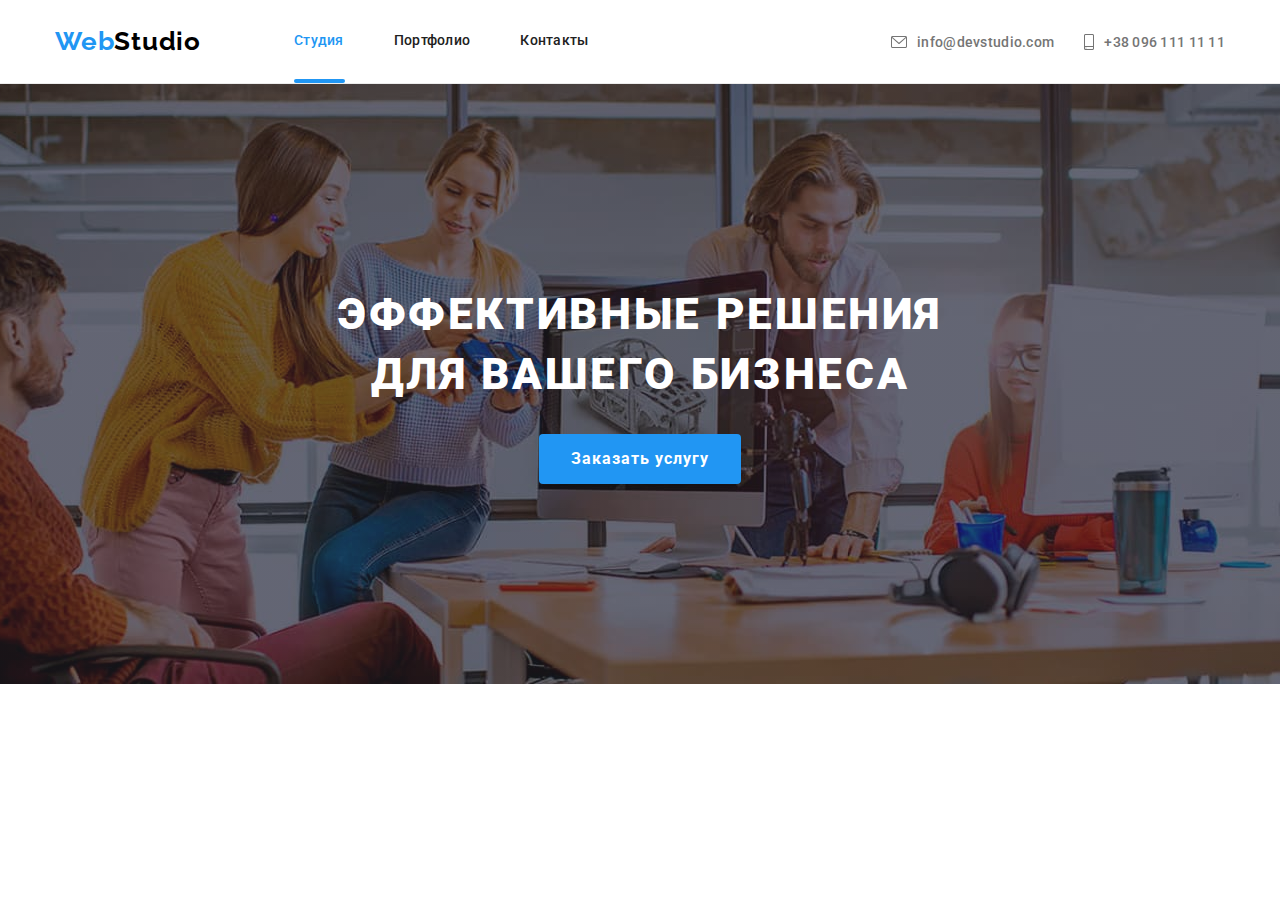
==== commit 82f966f5: "hw" ====
--- a/index.html
+++ b/index.html
@@ -107,7 +107,7 @@
     </header>
     <main>
       <!--Hero-->
-      <!--  <section class="hero">
+      <section class="hero">
         <div class="container">
           <h1 class="hero__title">
             Эффективные решения <br />
@@ -115,7 +115,7 @@
           </h1>
           <button class="hero__btn" type="button" data-modal-open>Заказать услугу</button>
         </div>
-      </section> -->
+      </section>
       <!--Privilege-->
       <!--<section class="section">
         <div class="container">
--- a/css/main.min.css
+++ b/css/main.min.css
@@ -1 +1 @@
-:root{--primary-text-color: #212121;--secondary-text-color: #757575;--acsent-text-color: #2196F3;--primary-white-color: #ffffff;--secondary-background-color: #2F303A;--primary-font-family: "Roboto", sans-serif;--secondary-font-family: "Raleway", sans-serif}.visual-hidden{position:absolute;width:1px;height:1px;margin:-1px;border:0;padding:0;white-space:nowrap;clip-path:inset(100%);clip:rect(0 0 0 0);overflow:hidden}.form__btn,.contacts__link,.filter-list,.clients__link,.work__img-wrapper,.privilege__icon-wrapper,.modal-form-checkbox-label,.modal-btn,.mobile-menu__close-btn,.social__link{display:flex;align-items:center;justify-content:center}h1,h2,h3,h4,h5,h6,p{margin-top:0;margin-bottom:0}ul,ol{margin-top:0;margin-bottom:0;padding-left:0}img{display:block}body{background-color:var(--primary-white-color);font-family:var(--primary-font-family);font-size:14px;letter-spacing:.03em;color:var(--primary-text-color)}ul{list-style:none}a{text-decoration:none}.container{width:100%;padding-left:15px;padding-right:15px}@media screen and (min-width: 480px){.container{width:480px;margin:0 auto}}@media screen and (min-width: 768px){.container{width:768px}}@media screen and (min-width: 1200px){.container{width:1200px}}.section{padding-top:60px;padding-bottom:60px}.section__title{margin-bottom:30px;text-align:center;font-size:28px;font-weight:700;line-height:1.1785714286;letter-spacing:.03em}.section_other-background{background-color:#f5f4fa}.logo{display:block;font-family:var(--secondary-font-family);font-size:26px;font-weight:700;line-height:1.1923076923;letter-spacing:.03em;text-decoration:none;color:var(--acsent-text-color)}@media screen and (max-width: 768px){.logo.header__logo{padding-top:16px;padding-bottom:16px}.logo.footer__logo{text-align:center;margin-bottom:20px}}@media screen and (max-width: 1599px){.logo.header__logo{padding-top:26px;padding-bottom:26px}}@media screen and (min-width: 1600px){.logo.header__logo{padding-top:24px;padding-bottom:25px}}.logo__part{color:#000;transition:color 250ms cubic-bezier(0.4, 0, 0.2, 1)}.logo__part:hover,.logo__part:focus{color:var(--acsent-text-color)}.logo_theme_dark{color:var(--primary-white-color)}.social{display:flex;justify-content:center}.social__item:not(:last-child){margin-right:10px}.social__link{width:44px;height:44px;border-radius:50%;background-color:var(--primary-white-color);color:#afb1b8;transition:background-color 250ms cubic-bezier(0.4, 0, 0.2, 1),color 250ms cubic-bezier(0.4, 0, 0.2, 1)}.social__link.social__link_theme_dark{background:rgba(255,255,255,.1);color:var(--primary-white-color)}.social__link:hover,.social__link:focus{color:var(--primary-white-color);background-color:var(--acsent-text-color)}.social__icon{fill:currentColor}@media screen and (max-width: 767px){.mobile-menu{position:fixed;top:0;left:0;width:100%;height:100%;background-color:#fff;z-index:1;opacity:0;visibility:hidden;pointer-events:none;transition:opacity 250ms cubic-bezier(0.4, 0, 0.2, 1),visibility 250ms cubic-bezier(0.4, 0, 0.2, 1)}.mobile-menu.is-open{opacity:1;visibility:visible;pointer-events:auto}}.mobile-menu__container{position:relative;padding-left:40px;padding-top:48px;padding-bottom:48px}.mobile-menu__close-btn{position:absolute;top:10px;right:15px;border:none;background-color:rgba(0,0,0,0);padding:0;line-height:0;color:var(--primary-text-color);cursor:pointer}.mobile-menu__icon{fill:currentColor;transition:fill 250ms cubic-bezier(0.4, 0, 0.2, 1)}.mobile-menu__icon:not(:last-child){margin-bottom:32px}.mobile-menu__icon:hover,.mobile-menu__icon:focus{fill:var(--acsent-text-color)}.mobile-nav__item:not(:last-child){margin-bottom:32px}.mobile-nav__link{display:block;font-size:40px;font-weight:500;line-height:1.175;letter-spacing:.02em;color:var(--primary-text-color);text-decoration:none;transition:color 250ms cubic-bezier(0.4, 0, 0.2, 1)}.mobile-nav__link:hover,.mobile-nav__link:focus{color:var(--acsent-text-color)}.mobile-nav__link_current{position:relative;color:var(--acsent-text-color)}.mobile-contact{margin-top:302px}.mobile-contact__item:not(:last-child){margin-bottom:32px}.mobile-contact__phone{font-size:34px;font-weight:500;line-height:1.1764705882;letter-spacing:.02em;color:var(--acsent-text-color)}.mobile-contact__mail{font-size:24px;font-weight:500;line-height:1.1666666667;letter-spacing:.02em;color:var(--secondary-text-color)}.mobile-social{margin-top:64px;display:flex}.mobile-social__item:not(:last-child){position:relative;margin-right:10px}.mobile-social__item:not(:last-child)::after{content:"";position:absolute;top:10px;right:-20px;display:block;width:22px;border:1px solid rgba(33,33,33,.2);transform:rotate(90deg)}.mobile-social__item:not(:first-child){margin-left:10px}.mobile-social__link{font-size:18px;font-weight:500;line-height:1.2222222222;letter-spacing:.02em;color:var(--acsent-text-color)}@media screen and (min-width: 768px){.mobile-menu{display:none}}.backdrop{position:fixed;top:0;left:0;width:100%;height:100%;background-color:rgba(0,0,0,.2);transition:opacity 250ms cubic-bezier(0.4, 0, 0.2, 1),visibility 250ms cubic-bezier(0.4, 0, 0.2, 1)}.backdrop.is-hidden{opacity:0;visibility:hidden;pointer-events:none}.modal{position:absolute;min-height:690px;min-width:450px;top:50%;left:50%;transform:translate(-50%, -50%);padding:40px;background-color:var(--primary-white-color);box-shadow:0px 1px 3px rgba(0,0,0,.12),0px 1px 1px rgba(0,0,0,.14),0px 2px 1px rgba(0,0,0,.2);border-radius:4px}.modal-btn{position:absolute;top:8px;right:8px;width:30px;height:30px;padding:0;background-color:var(--primary-white-color);border:1px solid rgba(0,0,0,.1);border-radius:50%;color:#000;cursor:pointer}.modal-btn-icon{fill:currentColor;transition:fill 250ms cubic-bezier(0.4, 0, 0.2, 1)}.modal-btn-icon:hover,.modal-btn-icon:focus{fill:var(--acsent-text-color)}.modal-form{display:flex;flex-direction:column}.modal-form-title{margin-bottom:12px;text-align:center;font-size:20px;font-weight:700;line-height:1.5;letter-spacing:.03em}.modal-form-label{margin-bottom:10px}.modal-form-label-key{display:block;margin-bottom:4px;font-family:var(--primary-font-family);font-size:12px;font-weight:400;line-height:1.1666666667;letter-spacing:.01em;color:var(--secondary-text-color)}.modal-form-input-wrapper{position:relative;display:block}.modal-form-input{width:100%;height:40px;border:1px solid rgba(33,33,33,.2);border-radius:4px;padding-left:42px;transition:border-color 250ms cubic-bezier(0.4, 0, 0.2, 1)}.modal-form-input:focus,.modal-form-input:focus{outline:none;border-color:var(--acsent-text-color)}.modal-form-icon{position:absolute;top:50%;left:15px;transform:translateY(-50%);background-color:rgba(0,0,0,0);transition:fill 250ms cubic-bezier(0.4, 0, 0.2, 1)}.modal-form-input:focus+.modal-form-icon{fill:var(--acsent-text-color)}.label-textarea{margin-bottom:20px}.modal-form-text{display:block;width:100%;height:120px;border:1px solid rgba(33,33,33,.2);border-radius:4px;resize:none;padding:12px 16px;transition:border-color 250ms cubic-bezier(0.4, 0, 0.2, 1)}.modal-form-text:focus,.modal-form-text:focus{outline:none;border-color:var(--acsent-text-color)}.modal-form-text::placeholder{font-family:"Roboto",sans-serif;font-size:12px;font-weight:400;line-height:1.1666666667;letter-spacing:.01em;color:rgba(117,117,117,.5)}.modal-form-checkbox-label{font-size:12px;line-height:1.71;letter-spacing:.03em;color:var(--secondary-text-color);flex-wrap:wrap;margin-bottom:30px}.modal-form-checkbox-label::before{display:block;width:16px;height:15px;border:2px solid var(--primary-text-color);border-radius:3px;content:"";cursor:pointer;margin-right:8px}.modal-form-checkbox:checked+.modal-form-checkbox-label::before{background-image:url(../images/icon-check.svg);border:none}.modal-form-checkbox:focus+.modal-form-checkbox-label::before{border-color:var(--acsent-text-color)}.modal-form-link{color:var(--acsent-text-color)}.modal-form-btn{min-width:200px;align-self:center;font-size:16px;font-weight:700;line-height:1.875;letter-spacing:.06em;color:var(--primary-white-color);cursor:pointer;border:1px solid rgba(0,0,0,0);box-shadow:0px 4px 4px rgba(0,0,0,.15);border-radius:4px;background-color:var(--acsent-text-color);padding:12px 20px;transition:background-color 250ms cubic-bezier(0.4, 0, 0.2, 1)}.modal-form-btn:hover,.modal-form-btn:focus{background-color:#188ce8;outline:none}.header{border-bottom:1px solid #ececec}.header__container{display:flex;align-items:center}@media screen and (max-width: 1199px){.menu__link_current::after{width:calc(100% + 2px);bottom:-3px}.contact__link{font-size:12px;font-weight:500;line-height:1.1666666667}.contact__item:not(:last-child){margin-bottom:10px}.contact__icon{margin-right:8px}}@media screen and (max-width: 767px){.header__container{justify-content:space-between}.burger-btn{border:none;background-color:rgba(0,0,0,0);padding:0;line-height:0}.burger-btn__icon{fill:#000;transition:fill 250ms cubic-bezier(cubic-bezier(0.4, 0, 0.2, 1))}.burger-btn__icon:hover,.burger-btn__icon:focus{fill:var(--acsent-text-color)}.menu{display:none}.contact{display:none}}@media screen and (min-width: 768px){.burger-btn{display:none}.navigation,.menu{display:flex}.header__menu{margin-left:88px}.menu__item+.menu__item{margin-left:50px}.menu__link{display:block;padding-top:32px;padding-bottom:32px;font-size:14px;font-weight:500;line-height:1.1428571429;letter-spacing:.02em;color:var(--primary-text-color);transition:color 250ms cubic-bezier(0.4, 0, 0.2, 1)}.menu__link:hover,.menu__link:focus{color:var(--acsent-text-color)}.menu__link_current{position:relative;color:var(--acsent-text-color)}.menu__link_current::after{content:"";position:absolute;display:block;height:4px;background-color:var(--acsent-text-color);border-radius:2px;left:0;bottom:-3px}.contact{margin-left:auto}.contact__link{display:flex;align-items:center;letter-spacing:.02em;color:var(--secondary-text-color);transition:color 250ms cubic-bezier(0.4, 0, 0.2, 1)}.contact__link:hover,.contact__link:focus{color:var(--acsent-text-color)}.contact__item+.contact__item{display:flex;align-items:center}.contact__icon{fill:currentColor}}@media screen and (min-width: 1199px){.contact{display:flex;align-items:center}.header__menu{margin-left:93px}.menu__link_current::after{width:calc(100% + 1px)}.contact__link{padding-top:32px;padding-bottom:32px;font-size:14px;font-weight:500;line-height:1.1428571429}.contact__item+.contact__item{margin-left:30px}.contact__icon{margin-right:10px}}.hero{padding-top:118px;padding-bottom:118px;max-height:400px;text-align:center;margin-left:auto;margin-right:auto;background-image:linear-gradient(to right, rgba(47, 48, 58, 0.4), rgba(47, 48, 58, 0.4)),url("../images/hero/header-mobile-img.jpg");background-repeat:no-repeat;background-size:cover;background-position:center;background-color:#c4c4c4}@media(min-device-pixel-ratio: 2),(min-resolution: 192dpi),(min-resolution: 2dppx){.hero{background-image:url("../images/hero/header -mobile-img@2x.jpg")}}.hero__title{margin-bottom:30px;font-size:26px;font-weight:900;line-height:1.6153846154;letter-spacing:.06em;text-transform:uppercase;text-align:center;color:var(--primary-white-color)}.hero__btn{padding:10px 32px;min-width:200px;font-family:var(--primary-font-family);font-size:16px;font-weight:700;line-height:1.875;text-align:center;letter-spacing:.06em;color:var(--primary-white-color);background-color:var(--acsent-text-color);box-shadow:0px 4px 4px rgba(0,0,0,.15);border-radius:4px;border:0px solid rgba(0,0,0,0)}.privilege__item{width:450px}.privilege__item:not(:last-child){margin-bottom:30px}.privilege__icon-wrapper{min-height:120px;background:#f5f4fa;border-radius:4px}.privilege__title{margin-bottom:10px;margin-top:30px;font-size:14px;font-weight:700;line-height:1.1428571429;text-transform:uppercase;text-align:center}.privilege__text{line-height:1.71;color:var(--secondary-text-color)}.work{display:flex}.work__item{flex-basis:calc((100% - 60px)/3);margin-right:30px;position:relative}.work__item:last-child{margin-right:0px}.work__link{display:block;text-decoration:none}.work__img-wrapper{background-color:rgba(47,48,58,.8);min-width:100%;height:70px;position:absolute;bottom:0;left:0}.work__title{font-size:14px;font-weight:700;line-height:1.1428571429;text-transform:uppercase;color:var(--primary-white-color);text-decoration:none}.team__item{width:450px;background-color:var(--primary-white-color);box-shadow:0px 1px 3px rgba(0,0,0,.12),0px 1px 1px rgba(0,0,0,.14),0px 2px 1px rgba(0,0,0,.2);border-radius:0px 0px 4px 4px}.team__item:not(:last-child){margin-bottom:30px}.team__box{padding-top:30px;padding-bottom:24px;background-color:#fff;border-radius:0px 0px 4px 4px}.team__title{margin-bottom:10px;font-size:16px;font-weight:500;line-height:1.1875;letter-spacing:.03em;text-align:center}.team__text{font-size:16px;line-height:1.19;letter-spacing:.03em;color:var(--secondary-text-color);text-align:center;margin-bottom:16px}.clients{display:flex;flex-wrap:wrap}.clients__link{width:210px;height:92px;border:1px solid #afb1b8;border-radius:4px;background-color:var(--primary-white-color);color:#afb1b8;transition:color 250ms cubic-bezier(0.4, 0, 0.2, 1),border 250ms cubic-bezier(0.4, 0, 0.2, 1)}.clients__link:hover,.clients__link:focus{color:var(--acsent-text-color);border:1px solid var(--acsent-text-color)}.clients__item:not(:last-child){flex-basis:calc((100% - 60px)/3);margin-right:30px;margin-bottom:30px}.clients__item:not(:last-child):nth-child(2n){margin-right:0px}.clients__item:not(:last-child):nth-last-child(-n+2){margin-bottom:0px}.clients__icon{fill:currentColor}.filter-list{margin-bottom:50px}.filter-list-item:not(:last-child){margin-right:8px}.filter-btn{padding:6px 22px;min-width:73px;font-family:var(--primary-font-family);font-size:16px;font-weight:500;line-height:1.625;letter-spacing:.03em;text-align:center;color:var(--primary-text-color);background:#f5f4fa;cursor:pointer;border:0px solid rgba(0,0,0,0);border-radius:4px;transition:color 250ms cubic-bezier(0.4, 0, 0.2, 1),background-color 250ms cubic-bezier(0.4, 0, 0.2, 1),box-shadow 250ms cubic-bezier(0.4, 0, 0.2, 1)}.filter-btn:hover,.filter-btn:focus{color:var(--primary-white-color);background-color:var(--acsent-text-color);box-shadow:0px 3px 1px rgba(0,0,0,.1),0px 1px 2px rgba(0,0,0,.08),0px 2px 2px rgba(0,0,0,.12)}.filter-btn.current{color:var(--primary-white-color);background:var(--acsent-text-color);box-shadow:0px 3px 1px rgba(0,0,0,.1),0px 1px 2px rgba(0,0,0,.08),0px 2px 2px rgba(0,0,0,.12)}.gallery__item{margin-bottom:30px}.gallery__item:not(:last-child){margin-bottom:30px}.gallery__link{text-decoration:none;display:block;transition:box-shadow 250ms cubic-bezier(0.4, 0, 0.2, 1)}.gallery__link:hover,.gallery__link:focus{box-shadow:0px 1px 1px rgba(0,0,0,.12),0px 4px 4px rgba(0,0,0,.06),1px 4px 6px rgba(0,0,0,.16)}.gallery__img-wrapper{padding:20px 24px;min-width:450px;background:#fff;border:1px solid #eee}.gallery__titel{margin-bottom:4px;font-size:18px;font-weight:700;line-height:2;letter-spacing:.06em;color:var(--primary-text-color)}.gallery__text{font-size:16px;line-height:1.88;color:var(--secondary-text-color)}.gallery__thumb{position:relative;overflow:hidden}.gallery__thumb-text{position:absolute;top:0;left:0;width:100%;height:100%;font-size:18px;line-height:1.56;letter-spacing:.03em;color:var(--primary-white-color);background-color:rgba(33,150,243,.9);padding:77px 24px;overflow:auto;transform:translateY(100%);transition:transform 250ms cubic-bezier(0.4, 0, 0.2, 1)}.gallery__link:hover .gallery__thumb-text,.gallery__link:focus .gallery__thumb-text{transform:translateY(0%)}.footer{padding-top:60px;padding-bottom:60px;background-color:var(--secondary-background-color)}.contacts__item:not(:last-child){margin-bottom:9px;display:block}.contacts__link{font-style:normal;line-height:1.71;color:var(--primary-white-color);text-decoration:none;transition:color 250ms cubic-bezier(0.4, 0, 0.2, 1)}.contacts__link:hover,.contacts__link:focus{color:var(--acsent-text-color)}.social__link_color_grey{color:rgba(255,255,255,.6)}.social__text,.form__text{display:block;margin-top:60px;margin-bottom:20px;text-align:center;font-weight:700;line-height:1.14;letter-spacing:.03em;text-transform:uppercase;color:var(--primary-white-color)}.form__input{width:450px;height:50px;padding-left:10px;background-color:rgba(0,0,0,0);border:1px solid rgba(255,255,255,.3);filter:drop-shadow(0px 4px 4px rgba(0, 0, 0, 0.15));border-radius:4px;color:var(--primary-white-color)}.form__input::placeholder{font-size:16px;font-weight:400;line-height:1.25;letter-spacing:.03em;color:rgba(255,255,255,.6)}.form__btn{min-width:200px;padding:10px 29px;margin-left:auto;margin-right:auto;margin-top:20px;cursor:pointer;border:none;background-color:var(--acsent-text-color);box-shadow:0px 4px 4px rgba(0,0,0,.15);border-radius:4px}.form__btn-text{align-items:center;text-align:center;margin-right:10px;font-size:16px;font-weight:700;line-height:1.875;letter-spacing:.06em;color:var(--primary-white-color)}/*# sourceMappingURL=main.min.css.map */+:root{--primary-text-color: #212121;--secondary-text-color: #757575;--acsent-text-color: #2196F3;--primary-white-color: #ffffff;--secondary-background-color: #2F303A;--primary-font-family: "Roboto", sans-serif;--secondary-font-family: "Raleway", sans-serif}.visual-hidden{position:absolute;width:1px;height:1px;margin:-1px;border:0;padding:0;white-space:nowrap;clip-path:inset(100%);clip:rect(0 0 0 0);overflow:hidden}.form__btn,.contacts__link,.filter-list,.clients__link,.work__img-wrapper,.privilege__icon-wrapper,.modal-form-checkbox-label,.modal-btn,.mobile-menu__close-btn,.social__link{display:flex;align-items:center;justify-content:center}h1,h2,h3,h4,h5,h6,p{margin-top:0;margin-bottom:0}ul,ol{margin-top:0;margin-bottom:0;padding-left:0}img{display:block}body{background-color:var(--primary-white-color);font-family:var(--primary-font-family);font-size:14px;letter-spacing:.03em;color:var(--primary-text-color)}ul{list-style:none}a{text-decoration:none}.container{width:100%;padding-left:15px;padding-right:15px}@media screen and (min-width: 480px){.container{width:480px;margin:0 auto}}@media screen and (min-width: 768px){.container{width:768px}}@media screen and (min-width: 1200px){.container{width:1200px}}.section{padding-top:60px;padding-bottom:60px}.section__title{margin-bottom:30px;text-align:center;font-size:28px;font-weight:700;line-height:1.1785714286;letter-spacing:.03em}.section_other-background{background-color:#f5f4fa}.logo{display:block;font-family:var(--secondary-font-family);font-size:26px;font-weight:700;line-height:1.1923076923;letter-spacing:.03em;text-decoration:none;color:var(--acsent-text-color)}@media screen and (max-width: 768px){.logo.header__logo{padding-top:16px;padding-bottom:16px}.logo.footer__logo{text-align:center;margin-bottom:20px}}@media screen and (max-width: 1599px){.logo.header__logo{padding-top:26px;padding-bottom:26px}}@media screen and (min-width: 1600px){.logo.header__logo{padding-top:24px;padding-bottom:25px}}.logo__part{color:#000;transition:color 250ms cubic-bezier(0.4, 0, 0.2, 1)}.logo__part:hover,.logo__part:focus{color:var(--acsent-text-color)}.logo_theme_dark{color:var(--primary-white-color)}.social{display:flex;justify-content:center}.social__item:not(:last-child){margin-right:10px}.social__link{width:44px;height:44px;border-radius:50%;background-color:var(--primary-white-color);color:#afb1b8;transition:background-color 250ms cubic-bezier(0.4, 0, 0.2, 1),color 250ms cubic-bezier(0.4, 0, 0.2, 1)}.social__link.social__link_theme_dark{background:rgba(255,255,255,.1);color:var(--primary-white-color)}.social__link:hover,.social__link:focus{color:var(--primary-white-color);background-color:var(--acsent-text-color)}.social__icon{fill:currentColor}@media screen and (max-width: 767px){.mobile-menu{position:fixed;top:0;left:0;width:100%;height:100%;background-color:#fff;z-index:1;opacity:0;visibility:hidden;pointer-events:none;transition:opacity 250ms cubic-bezier(0.4, 0, 0.2, 1),visibility 250ms cubic-bezier(0.4, 0, 0.2, 1)}.mobile-menu.is-open{opacity:1;visibility:visible;pointer-events:auto}}.mobile-menu__container{position:relative;padding-left:40px;padding-top:48px;padding-bottom:48px}.mobile-menu__close-btn{position:absolute;top:10px;right:15px;border:none;background-color:rgba(0,0,0,0);padding:0;line-height:0;color:var(--primary-text-color);cursor:pointer}.mobile-menu__icon{fill:currentColor;transition:fill 250ms cubic-bezier(0.4, 0, 0.2, 1)}.mobile-menu__icon:not(:last-child){margin-bottom:32px}.mobile-menu__icon:hover,.mobile-menu__icon:focus{fill:var(--acsent-text-color)}.mobile-nav__item:not(:last-child){margin-bottom:32px}.mobile-nav__link{display:block;font-size:40px;font-weight:500;line-height:1.175;letter-spacing:.02em;color:var(--primary-text-color);text-decoration:none;transition:color 250ms cubic-bezier(0.4, 0, 0.2, 1)}.mobile-nav__link:hover,.mobile-nav__link:focus{color:var(--acsent-text-color)}.mobile-nav__link_current{position:relative;color:var(--acsent-text-color)}.mobile-contact{margin-top:302px}.mobile-contact__item:not(:last-child){margin-bottom:32px}.mobile-contact__phone{font-size:34px;font-weight:500;line-height:1.1764705882;letter-spacing:.02em;color:var(--acsent-text-color)}.mobile-contact__mail{font-size:24px;font-weight:500;line-height:1.1666666667;letter-spacing:.02em;color:var(--secondary-text-color)}.mobile-social{margin-top:64px;display:flex}.mobile-social__item:not(:last-child){position:relative;margin-right:10px}.mobile-social__item:not(:last-child)::after{content:"";position:absolute;top:10px;right:-20px;display:block;width:22px;border:1px solid rgba(33,33,33,.2);transform:rotate(90deg)}.mobile-social__item:not(:first-child){margin-left:10px}.mobile-social__link{font-size:18px;font-weight:500;line-height:1.2222222222;letter-spacing:.02em;color:var(--acsent-text-color)}@media screen and (min-width: 768px){.mobile-menu{display:none}}.backdrop{position:fixed;top:0;left:0;width:100%;height:100%;background-color:rgba(0,0,0,.2);transition:opacity 250ms cubic-bezier(0.4, 0, 0.2, 1),visibility 250ms cubic-bezier(0.4, 0, 0.2, 1)}.backdrop.is-hidden{opacity:0;visibility:hidden;pointer-events:none}.modal{position:absolute;min-height:690px;min-width:450px;top:50%;left:50%;transform:translate(-50%, -50%);padding:40px;background-color:var(--primary-white-color);box-shadow:0px 1px 3px rgba(0,0,0,.12),0px 1px 1px rgba(0,0,0,.14),0px 2px 1px rgba(0,0,0,.2);border-radius:4px}.modal-btn{position:absolute;top:8px;right:8px;width:30px;height:30px;padding:0;background-color:var(--primary-white-color);border:1px solid rgba(0,0,0,.1);border-radius:50%;color:#000;cursor:pointer}.modal-btn-icon{fill:currentColor;transition:fill 250ms cubic-bezier(0.4, 0, 0.2, 1)}.modal-btn-icon:hover,.modal-btn-icon:focus{fill:var(--acsent-text-color)}.modal-form{display:flex;flex-direction:column}.modal-form-title{margin-bottom:12px;text-align:center;font-size:20px;font-weight:700;line-height:1.5;letter-spacing:.03em}.modal-form-label{margin-bottom:10px}.modal-form-label-key{display:block;margin-bottom:4px;font-family:var(--primary-font-family);font-size:12px;font-weight:400;line-height:1.1666666667;letter-spacing:.01em;color:var(--secondary-text-color)}.modal-form-input-wrapper{position:relative;display:block}.modal-form-input{width:100%;height:40px;border:1px solid rgba(33,33,33,.2);border-radius:4px;padding-left:42px;transition:border-color 250ms cubic-bezier(0.4, 0, 0.2, 1)}.modal-form-input:focus,.modal-form-input:focus{outline:none;border-color:var(--acsent-text-color)}.modal-form-icon{position:absolute;top:50%;left:15px;transform:translateY(-50%);background-color:rgba(0,0,0,0);transition:fill 250ms cubic-bezier(0.4, 0, 0.2, 1)}.modal-form-input:focus+.modal-form-icon{fill:var(--acsent-text-color)}.label-textarea{margin-bottom:20px}.modal-form-text{display:block;width:100%;height:120px;border:1px solid rgba(33,33,33,.2);border-radius:4px;resize:none;padding:12px 16px;transition:border-color 250ms cubic-bezier(0.4, 0, 0.2, 1)}.modal-form-text:focus,.modal-form-text:focus{outline:none;border-color:var(--acsent-text-color)}.modal-form-text::placeholder{font-family:"Roboto",sans-serif;font-size:12px;font-weight:400;line-height:1.1666666667;letter-spacing:.01em;color:rgba(117,117,117,.5)}.modal-form-checkbox-label{font-size:12px;line-height:1.71;letter-spacing:.03em;color:var(--secondary-text-color);flex-wrap:wrap;margin-bottom:30px}.modal-form-checkbox-label::before{display:block;width:16px;height:15px;border:2px solid var(--primary-text-color);border-radius:3px;content:"";cursor:pointer;margin-right:8px}.modal-form-checkbox:checked+.modal-form-checkbox-label::before{background-image:url(../images/icon-check.svg);border:none}.modal-form-checkbox:focus+.modal-form-checkbox-label::before{border-color:var(--acsent-text-color)}.modal-form-link{color:var(--acsent-text-color)}.modal-form-btn{min-width:200px;align-self:center;font-size:16px;font-weight:700;line-height:1.875;letter-spacing:.06em;color:var(--primary-white-color);cursor:pointer;border:1px solid rgba(0,0,0,0);box-shadow:0px 4px 4px rgba(0,0,0,.15);border-radius:4px;background-color:var(--acsent-text-color);padding:12px 20px;transition:background-color 250ms cubic-bezier(0.4, 0, 0.2, 1)}.modal-form-btn:hover,.modal-form-btn:focus{background-color:#188ce8;outline:none}.header{border-bottom:1px solid #ececec}.header__container{display:flex;align-items:center}@media screen and (max-width: 1199px){.menu__link_current::after{width:calc(100% + 2px);bottom:-3px}.contact__link{font-size:12px;font-weight:500;line-height:1.1666666667}.contact__item:not(:last-child){margin-bottom:10px}.contact__icon{margin-right:8px}}@media screen and (max-width: 767px){.header__container{justify-content:space-between}.burger-btn{border:none;background-color:rgba(0,0,0,0);padding:0;line-height:0}.burger-btn__icon{fill:#000;transition:fill 250ms cubic-bezier(cubic-bezier(0.4, 0, 0.2, 1))}.burger-btn__icon:hover,.burger-btn__icon:focus{fill:var(--acsent-text-color)}.menu{display:none}.contact{display:none}}@media screen and (min-width: 768px){.burger-btn{display:none}.navigation,.menu{display:flex}.header__menu{margin-left:88px}.menu__item+.menu__item{margin-left:50px}.menu__link{display:block;padding-top:32px;padding-bottom:32px;font-size:14px;font-weight:500;line-height:1.1428571429;letter-spacing:.02em;color:var(--primary-text-color);transition:color 250ms cubic-bezier(0.4, 0, 0.2, 1)}.menu__link:hover,.menu__link:focus{color:var(--acsent-text-color)}.menu__link_current{position:relative;color:var(--acsent-text-color)}.menu__link_current::after{content:"";position:absolute;display:block;height:4px;background-color:var(--acsent-text-color);border-radius:2px;left:0;bottom:-3px}.contact{margin-left:auto}.contact__link{display:flex;align-items:center;letter-spacing:.02em;color:var(--secondary-text-color);transition:color 250ms cubic-bezier(0.4, 0, 0.2, 1)}.contact__link:hover,.contact__link:focus{color:var(--acsent-text-color)}.contact__item+.contact__item{display:flex;align-items:center}.contact__icon{fill:currentColor}}@media screen and (min-width: 1199px){.contact{display:flex;align-items:center}.header__menu{margin-left:93px}.menu__link_current::after{width:calc(100% + 1px)}.contact__link{padding-top:32px;padding-bottom:32px;font-size:14px;font-weight:500;line-height:1.1428571429}.contact__item+.contact__item{margin-left:30px}.contact__icon{margin-right:10px}}.hero{text-align:center;margin-left:auto;margin-right:auto;background-repeat:no-repeat;background-size:cover;background-position:center;background-color:#c4c4c4}.hero__title{margin-bottom:30px;letter-spacing:.06em;text-transform:uppercase;text-align:center;color:var(--primary-white-color)}.hero__btn{padding:10px 32px;min-width:200px;font-family:var(--primary-font-family);font-size:16px;font-weight:700;line-height:1.875;text-align:center;letter-spacing:.06em;color:var(--primary-white-color);background-color:var(--acsent-text-color);box-shadow:0px 4px 4px rgba(0,0,0,.15);cursor:pointer;border-radius:4px;border:0px solid rgba(0,0,0,0)}@media screen and (max-width: 1199px){.hero{padding-top:118px;padding-bottom:118px;max-width:768px;height:400px;background-image:linear-gradient(to right, rgba(47, 48, 58, 0.4), rgba(47, 48, 58, 0.4)),url("../images/hero/hero-tablet.jpg")}}@media screen and (max-width: 1199px)and (min-device-pixel-ratio: 2),screen and (max-width: 1199px)and (min-resolution: 192dpi),screen and (max-width: 1199px)and (min-resolution: 2dppx){.hero{background-image:url("../images/hero/hero-tablet@2x.jpg")}}@media screen and (max-width: 1199px){.hero__title{font-size:26px;font-weight:900;line-height:1.6153846154}}@media screen and (max-width: 767px){.hero{max-width:480px;background-image:linear-gradient(to right, rgba(47, 48, 58, 0.4), rgba(47, 48, 58, 0.4)),url("../images/hero/hero-mobile.jpg")}}@media screen and (max-width: 767px)and (min-device-pixel-ratio: 2),screen and (max-width: 767px)and (min-resolution: 192dpi),screen and (max-width: 767px)and (min-resolution: 2dppx){.hero{background-image:url("../images/hero/hero-mobile@2x.jpg")}}@media screen and (min-width: 1200px){.hero{padding-top:200px;padding-bottom:200px;height:600px;max-height:1600px;background-image:linear-gradient(to right, rgba(47, 48, 58, 0.4), rgba(47, 48, 58, 0.4)),url("../images/hero/hero.jpg")}}@media screen and (min-width: 1200px)and (min-device-pixel-ratio: 2),screen and (min-width: 1200px)and (min-resolution: 192dpi),screen and (min-width: 1200px)and (min-resolution: 2dppx){.hero{background-image:url("../images/hero/hero@2x.jpg")}}@media screen and (min-width: 1200px){.hero__title{font-size:44px;font-weight:900;line-height:1.3636363636}}.privilege__item{width:450px}.privilege__item:not(:last-child){margin-bottom:30px}.privilege__icon-wrapper{min-height:120px;background:#f5f4fa;border-radius:4px}.privilege__title{margin-bottom:10px;margin-top:30px;font-size:14px;font-weight:700;line-height:1.1428571429;text-transform:uppercase;text-align:center}.privilege__text{line-height:1.71;color:var(--secondary-text-color)}.work{display:flex}.work__item{flex-basis:calc((100% - 60px)/3);margin-right:30px;position:relative}.work__item:last-child{margin-right:0px}.work__link{display:block;text-decoration:none}.work__img-wrapper{background-color:rgba(47,48,58,.8);min-width:100%;height:70px;position:absolute;bottom:0;left:0}.work__title{font-size:14px;font-weight:700;line-height:1.1428571429;text-transform:uppercase;color:var(--primary-white-color);text-decoration:none}.team__item{width:450px;background-color:var(--primary-white-color);box-shadow:0px 1px 3px rgba(0,0,0,.12),0px 1px 1px rgba(0,0,0,.14),0px 2px 1px rgba(0,0,0,.2);border-radius:0px 0px 4px 4px}.team__item:not(:last-child){margin-bottom:30px}.team__box{padding-top:30px;padding-bottom:24px;background-color:#fff;border-radius:0px 0px 4px 4px}.team__title{margin-bottom:10px;font-size:16px;font-weight:500;line-height:1.1875;letter-spacing:.03em;text-align:center}.team__text{font-size:16px;line-height:1.19;letter-spacing:.03em;color:var(--secondary-text-color);text-align:center;margin-bottom:16px}.clients{display:flex;flex-wrap:wrap}.clients__link{width:210px;height:92px;border:1px solid #afb1b8;border-radius:4px;background-color:var(--primary-white-color);color:#afb1b8;transition:color 250ms cubic-bezier(0.4, 0, 0.2, 1),border 250ms cubic-bezier(0.4, 0, 0.2, 1)}.clients__link:hover,.clients__link:focus{color:var(--acsent-text-color);border:1px solid var(--acsent-text-color)}.clients__item:not(:last-child){flex-basis:calc((100% - 60px)/3);margin-right:30px;margin-bottom:30px}.clients__item:not(:last-child):nth-child(2n){margin-right:0px}.clients__item:not(:last-child):nth-last-child(-n+2){margin-bottom:0px}.clients__icon{fill:currentColor}.filter-list{margin-bottom:50px}.filter-list-item:not(:last-child){margin-right:8px}.filter-btn{padding:6px 22px;min-width:73px;font-family:var(--primary-font-family);font-size:16px;font-weight:500;line-height:1.625;letter-spacing:.03em;text-align:center;color:var(--primary-text-color);background:#f5f4fa;cursor:pointer;border:0px solid rgba(0,0,0,0);border-radius:4px;transition:color 250ms cubic-bezier(0.4, 0, 0.2, 1),background-color 250ms cubic-bezier(0.4, 0, 0.2, 1),box-shadow 250ms cubic-bezier(0.4, 0, 0.2, 1)}.filter-btn:hover,.filter-btn:focus{color:var(--primary-white-color);background-color:var(--acsent-text-color);box-shadow:0px 3px 1px rgba(0,0,0,.1),0px 1px 2px rgba(0,0,0,.08),0px 2px 2px rgba(0,0,0,.12)}.filter-btn.current{color:var(--primary-white-color);background:var(--acsent-text-color);box-shadow:0px 3px 1px rgba(0,0,0,.1),0px 1px 2px rgba(0,0,0,.08),0px 2px 2px rgba(0,0,0,.12)}.gallery__item{margin-bottom:30px}.gallery__item:not(:last-child){margin-bottom:30px}.gallery__link{text-decoration:none;display:block;transition:box-shadow 250ms cubic-bezier(0.4, 0, 0.2, 1)}.gallery__link:hover,.gallery__link:focus{box-shadow:0px 1px 1px rgba(0,0,0,.12),0px 4px 4px rgba(0,0,0,.06),1px 4px 6px rgba(0,0,0,.16)}.gallery__img-wrapper{padding:20px 24px;min-width:450px;background:#fff;border:1px solid #eee}.gallery__titel{margin-bottom:4px;font-size:18px;font-weight:700;line-height:2;letter-spacing:.06em;color:var(--primary-text-color)}.gallery__text{font-size:16px;line-height:1.88;color:var(--secondary-text-color)}.gallery__thumb{position:relative;overflow:hidden}.gallery__thumb-text{position:absolute;top:0;left:0;width:100%;height:100%;font-size:18px;line-height:1.56;letter-spacing:.03em;color:var(--primary-white-color);background-color:rgba(33,150,243,.9);padding:77px 24px;overflow:auto;transform:translateY(100%);transition:transform 250ms cubic-bezier(0.4, 0, 0.2, 1)}.gallery__link:hover .gallery__thumb-text,.gallery__link:focus .gallery__thumb-text{transform:translateY(0%)}.footer{padding-top:60px;padding-bottom:60px;background-color:var(--secondary-background-color)}.contacts__item:not(:last-child){margin-bottom:9px;display:block}.contacts__link{font-style:normal;line-height:1.71;color:var(--primary-white-color);text-decoration:none;transition:color 250ms cubic-bezier(0.4, 0, 0.2, 1)}.contacts__link:hover,.contacts__link:focus{color:var(--acsent-text-color)}.social__link_color_grey{color:rgba(255,255,255,.6)}.social__text,.form__text{display:block;margin-top:60px;margin-bottom:20px;text-align:center;font-weight:700;line-height:1.14;letter-spacing:.03em;text-transform:uppercase;color:var(--primary-white-color)}.form__input{width:450px;height:50px;padding-left:10px;background-color:rgba(0,0,0,0);border:1px solid rgba(255,255,255,.3);filter:drop-shadow(0px 4px 4px rgba(0, 0, 0, 0.15));border-radius:4px;color:var(--primary-white-color)}.form__input::placeholder{font-size:16px;font-weight:400;line-height:1.25;letter-spacing:.03em;color:rgba(255,255,255,.6)}.form__btn{min-width:200px;padding:10px 29px;margin-left:auto;margin-right:auto;margin-top:20px;cursor:pointer;border:none;background-color:var(--acsent-text-color);box-shadow:0px 4px 4px rgba(0,0,0,.15);border-radius:4px}.form__btn-text{align-items:center;text-align:center;margin-right:10px;font-size:16px;font-weight:700;line-height:1.875;letter-spacing:.06em;color:var(--primary-white-color)}/*# sourceMappingURL=main.min.css.map */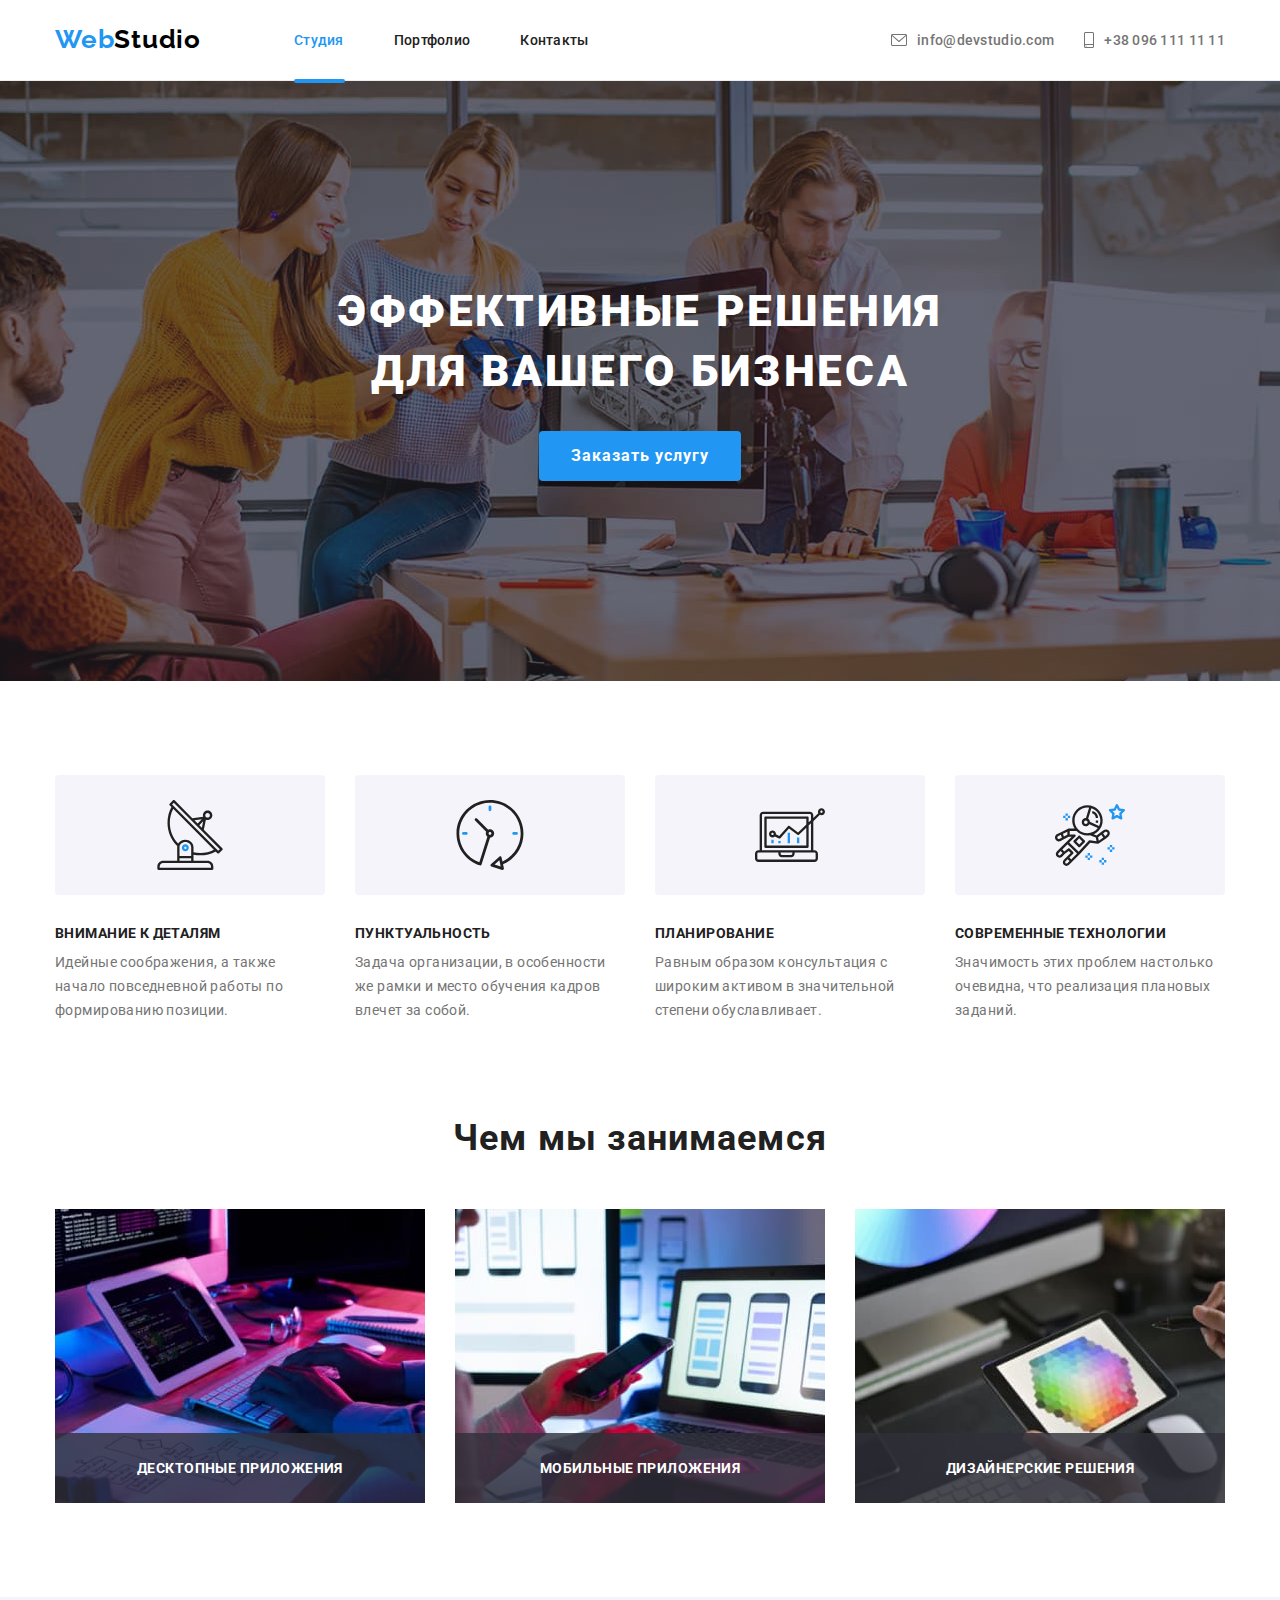
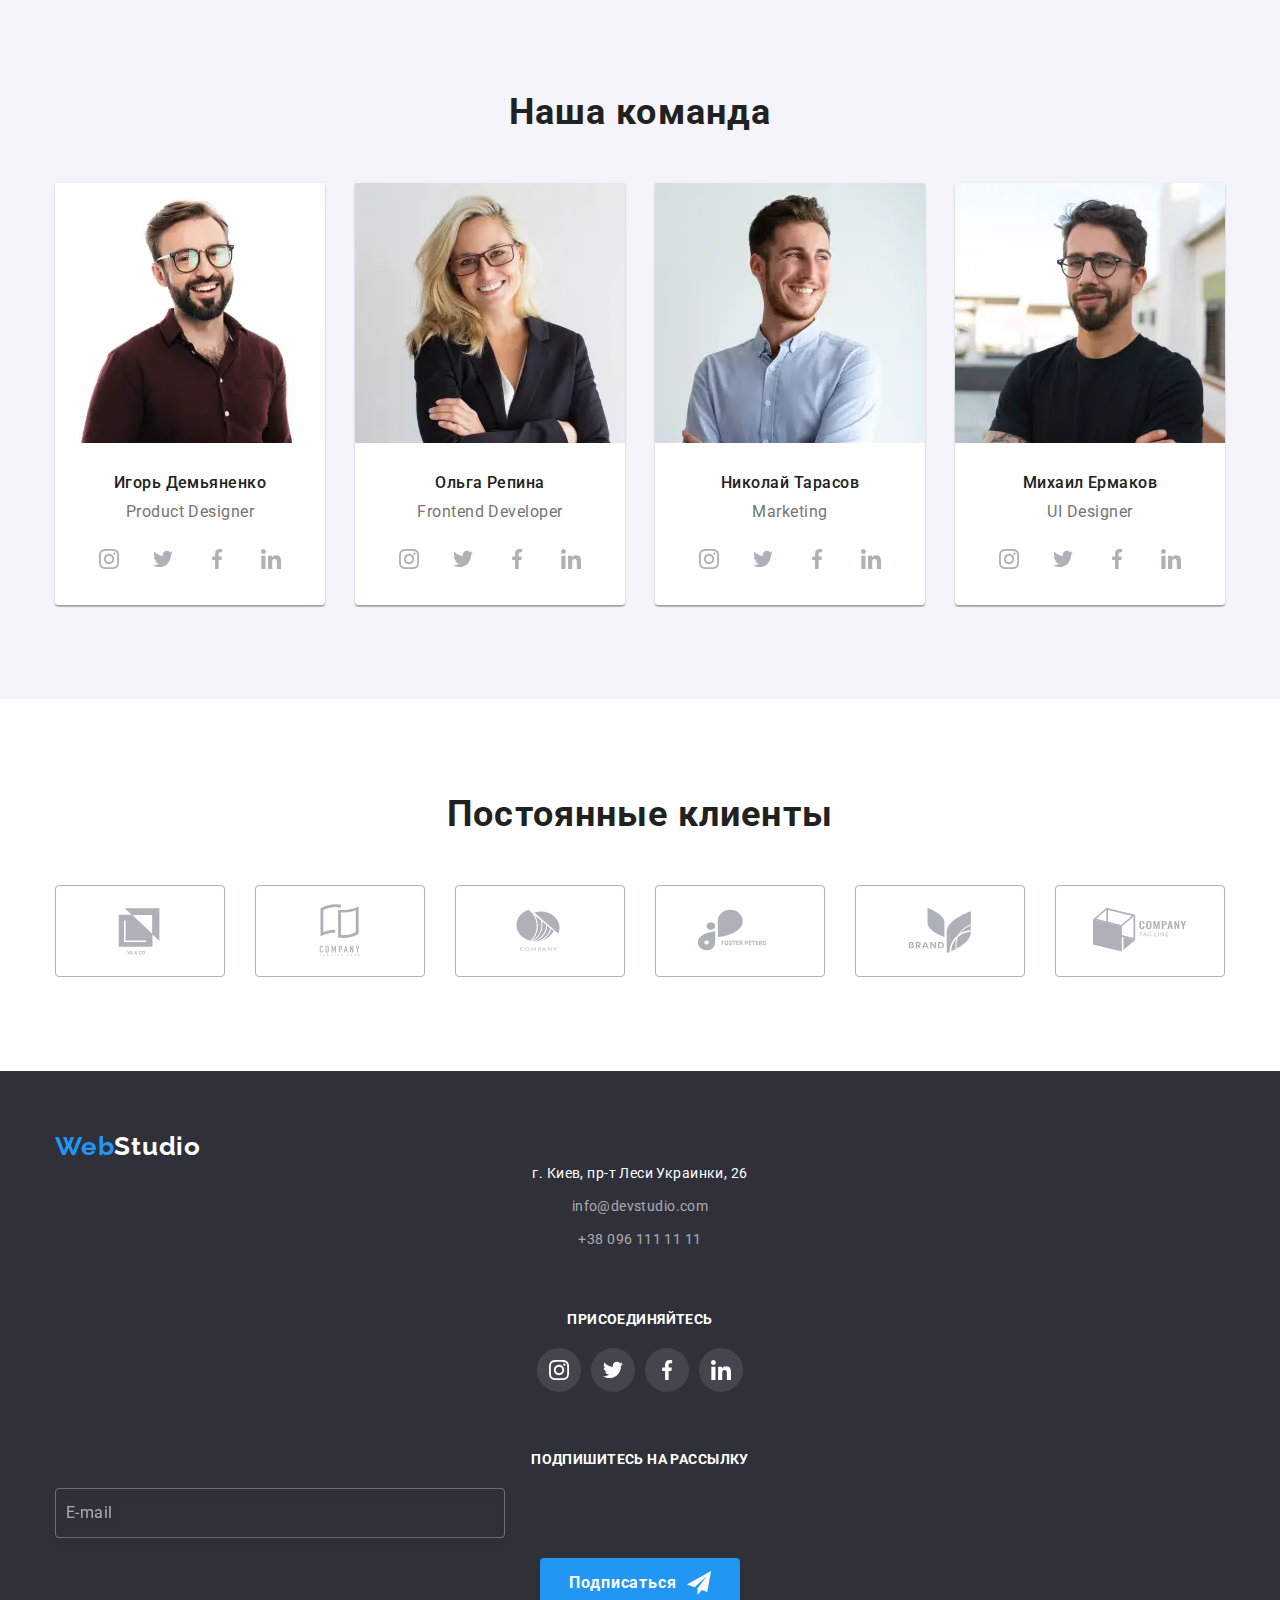
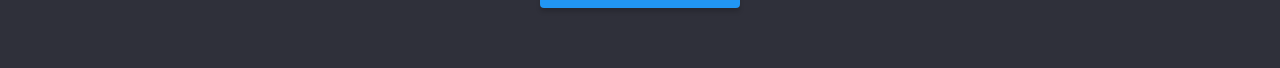
==== commit 8a435d87: "hw" ====
--- a/index.html
+++ b/index.html
@@ -117,7 +117,7 @@
         </div>
       </section>
       <!--Privilege-->
-      <!--<section class="section">
+      <section class="section">
         <div class="container">
           <h2 class="visual-hidden">Наши привелегии</h2>
           <ul class="privilege">
@@ -168,8 +168,8 @@
           </ul>
         </div>
       </section>
-      <!--Our Work
-     <section class="section section_no-padding-top">
+      <!--Our Work-->
+      <section class="section section_no-padding-top">
         <div class="container">
           <h2 class="section__title">Чем мы занимаемся</h2>
           <ul class="work">
@@ -209,9 +209,9 @@
             </li>
           </ul>
         </div>
-      </section>-->
+      </section>
       <!--Our Team-->
-      <!--<section class="section section_other-background">
+      <section class="section section_other-background">
         <div class="container">
           <h2 class="section__title">Наша команда</h2>
           <ul class="team">
@@ -238,12 +238,12 @@
                     ./images/team/demian-tablet.webp    1x,
                     ./images/team/demian-tablet@2x.webp 2x
                   "
-                  media="(min-width: 768px)"
+                  media="(max-width: 1199px)"
                   type="image/webp"
                 />
                 <source
                   srcset="./images/team/demian-tablet.jpg 1x, ./images/team/demian-tablet@2x.jpg 2x"
-                  media="(min-width: 768px)"
+                  media="(max-width: 1199px)"
                 />
 
                 <source
@@ -251,12 +251,12 @@
                     ./images/team/demian-mobile.webp    1x,
                     ./images/team/demian-mobile@2x.webp 2x
                   "
-                  media="(max-width: 767px)"
+                  media="(max-width: 768px)"
                   type="image/webp"
                 />
                 <source
                   srcset="./images/team/demian-mobile.jpg 1x, ./images/team/demian-mobile@2x.jpg 2x"
-                  media="(max-width: 767px)"
+                  media="(max-width: 768px)"
                 />
                 <img src="./images/team/demian-mobile.jpg" alt="Сотрудник" class="picture-img" />
               </picture>
@@ -318,14 +318,13 @@
                     ./images/team/repina-tablet.webp    1x,
                     ./images/team/repina-tablet@2x.webp 2x
                   "
-                  media="(min-width: 768px)"
+                  media="(max-width: 1199px)"
                   type="image/webp"
                 />
                 <source
                   srcset="./images/team/repina-tablet.jpg 1x, ./images/team/repina-tablet@2x.jpg 2x"
-                  media="(min-width: 768px)"
-                />
-
+                  media="(max-width: 1199px)"
+                />
                 <source
                   srcset="
                     ./images/team/repina-mobile.webp    1x,
@@ -398,7 +397,7 @@
                     ./images/team/tarasov-tablet.webp    1x,
                     ./images/team/tarasov-tablet@2x.webp 2x
                   "
-                  media="(min-width: 768px)"
+                  media="(max-width: 1199px)"
                   type="image/webp"
                 />
                 <source
@@ -406,7 +405,7 @@
                     ./images/team/tarasov-tablet.jpg    1x,
                     ./images/team/tarasov-tablet@2x.jpg 2x
                   "
-                  media="(min-width: 768px)"
+                  media="(max-width: 1199px)"
                 />
 
                 <source
@@ -484,7 +483,7 @@
                     ./images/team/ermakov-tablet.webp    1x,
                     ./images/team/ermakov-tablet@2x.webp 2x
                   "
-                  media="(min-width: 768px)"
+                  media="(max-width: 1199px)"
                   type="image/webp"
                 />
                 <source
@@ -492,7 +491,7 @@
                     ./images/team/ermakov-tablet.jpg    1x,
                     ./images/team/ermakov-tablet@2x.jpg 2x
                   "
-                  media="(min-width: 768px)"
+                  media="(max-width: 1199px)"
                 />
 
                 <source
@@ -551,7 +550,7 @@
         </div>
       </section>
       <!--clients-->
-      <!-- <section class="section">
+      <section class="section">
         <div class="container">
           <h2 class="section__title">Постоянные клиенты</h2>
           <ul class="clients">
@@ -593,10 +592,10 @@
             </li>
           </ul>
         </div>
-      </section> -->
+      </section>
     </main>
     <!--Footer-->
-    <!--<footer class="footer">
+    <footer class="footer">
       <div class="container footer__container-flex">
         <div>
           <a class="logo footer__logo" lang="en" href="./index.html"
@@ -772,6 +771,6 @@
     </div> -->
 
     <script src="./js/mobile-menu.js"></script>
-    <!--<script src="./js/modal.js"></script> -->
+    <script src="./js/modal.js"></script> 
   </body>
 </html>
--- a/css/main.min.css
+++ b/css/main.min.css
@@ -1 +1 @@
-:root{--primary-text-color: #212121;--secondary-text-color: #757575;--acsent-text-color: #2196F3;--primary-white-color: #ffffff;--secondary-background-color: #2F303A;--primary-font-family: "Roboto", sans-serif;--secondary-font-family: "Raleway", sans-serif}.visual-hidden{position:absolute;width:1px;height:1px;margin:-1px;border:0;padding:0;white-space:nowrap;clip-path:inset(100%);clip:rect(0 0 0 0);overflow:hidden}.form__btn,.contacts__link,.filter-list,.clients__link,.work__img-wrapper,.privilege__icon-wrapper,.modal-form-checkbox-label,.modal-btn,.mobile-menu__close-btn,.social__link{display:flex;align-items:center;justify-content:center}h1,h2,h3,h4,h5,h6,p{margin-top:0;margin-bottom:0}ul,ol{margin-top:0;margin-bottom:0;padding-left:0}img{display:block}body{background-color:var(--primary-white-color);font-family:var(--primary-font-family);font-size:14px;letter-spacing:.03em;color:var(--primary-text-color)}ul{list-style:none}a{text-decoration:none}.container{width:100%;padding-left:15px;padding-right:15px}@media screen and (min-width: 480px){.container{width:480px;margin:0 auto}}@media screen and (min-width: 768px){.container{width:768px}}@media screen and (min-width: 1200px){.container{width:1200px}}.section{padding-top:60px;padding-bottom:60px}.section__title{margin-bottom:30px;text-align:center;font-size:28px;font-weight:700;line-height:1.1785714286;letter-spacing:.03em}.section_other-background{background-color:#f5f4fa}.logo{display:block;font-family:var(--secondary-font-family);font-size:26px;font-weight:700;line-height:1.1923076923;letter-spacing:.03em;text-decoration:none;color:var(--acsent-text-color)}@media screen and (max-width: 768px){.logo.header__logo{padding-top:16px;padding-bottom:16px}.logo.footer__logo{text-align:center;margin-bottom:20px}}@media screen and (max-width: 1599px){.logo.header__logo{padding-top:26px;padding-bottom:26px}}@media screen and (min-width: 1600px){.logo.header__logo{padding-top:24px;padding-bottom:25px}}.logo__part{color:#000;transition:color 250ms cubic-bezier(0.4, 0, 0.2, 1)}.logo__part:hover,.logo__part:focus{color:var(--acsent-text-color)}.logo_theme_dark{color:var(--primary-white-color)}.social{display:flex;justify-content:center}.social__item:not(:last-child){margin-right:10px}.social__link{width:44px;height:44px;border-radius:50%;background-color:var(--primary-white-color);color:#afb1b8;transition:background-color 250ms cubic-bezier(0.4, 0, 0.2, 1),color 250ms cubic-bezier(0.4, 0, 0.2, 1)}.social__link.social__link_theme_dark{background:rgba(255,255,255,.1);color:var(--primary-white-color)}.social__link:hover,.social__link:focus{color:var(--primary-white-color);background-color:var(--acsent-text-color)}.social__icon{fill:currentColor}@media screen and (max-width: 767px){.mobile-menu{position:fixed;top:0;left:0;width:100%;height:100%;background-color:#fff;z-index:1;opacity:0;visibility:hidden;pointer-events:none;transition:opacity 250ms cubic-bezier(0.4, 0, 0.2, 1),visibility 250ms cubic-bezier(0.4, 0, 0.2, 1)}.mobile-menu.is-open{opacity:1;visibility:visible;pointer-events:auto}}.mobile-menu__container{position:relative;padding-left:40px;padding-top:48px;padding-bottom:48px}.mobile-menu__close-btn{position:absolute;top:10px;right:15px;border:none;background-color:rgba(0,0,0,0);padding:0;line-height:0;color:var(--primary-text-color);cursor:pointer}.mobile-menu__icon{fill:currentColor;transition:fill 250ms cubic-bezier(0.4, 0, 0.2, 1)}.mobile-menu__icon:not(:last-child){margin-bottom:32px}.mobile-menu__icon:hover,.mobile-menu__icon:focus{fill:var(--acsent-text-color)}.mobile-nav__item:not(:last-child){margin-bottom:32px}.mobile-nav__link{display:block;font-size:40px;font-weight:500;line-height:1.175;letter-spacing:.02em;color:var(--primary-text-color);text-decoration:none;transition:color 250ms cubic-bezier(0.4, 0, 0.2, 1)}.mobile-nav__link:hover,.mobile-nav__link:focus{color:var(--acsent-text-color)}.mobile-nav__link_current{position:relative;color:var(--acsent-text-color)}.mobile-contact{margin-top:302px}.mobile-contact__item:not(:last-child){margin-bottom:32px}.mobile-contact__phone{font-size:34px;font-weight:500;line-height:1.1764705882;letter-spacing:.02em;color:var(--acsent-text-color)}.mobile-contact__mail{font-size:24px;font-weight:500;line-height:1.1666666667;letter-spacing:.02em;color:var(--secondary-text-color)}.mobile-social{margin-top:64px;display:flex}.mobile-social__item:not(:last-child){position:relative;margin-right:10px}.mobile-social__item:not(:last-child)::after{content:"";position:absolute;top:10px;right:-20px;display:block;width:22px;border:1px solid rgba(33,33,33,.2);transform:rotate(90deg)}.mobile-social__item:not(:first-child){margin-left:10px}.mobile-social__link{font-size:18px;font-weight:500;line-height:1.2222222222;letter-spacing:.02em;color:var(--acsent-text-color)}@media screen and (min-width: 768px){.mobile-menu{display:none}}.backdrop{position:fixed;top:0;left:0;width:100%;height:100%;background-color:rgba(0,0,0,.2);transition:opacity 250ms cubic-bezier(0.4, 0, 0.2, 1),visibility 250ms cubic-bezier(0.4, 0, 0.2, 1)}.backdrop.is-hidden{opacity:0;visibility:hidden;pointer-events:none}.modal{position:absolute;min-height:690px;min-width:450px;top:50%;left:50%;transform:translate(-50%, -50%);padding:40px;background-color:var(--primary-white-color);box-shadow:0px 1px 3px rgba(0,0,0,.12),0px 1px 1px rgba(0,0,0,.14),0px 2px 1px rgba(0,0,0,.2);border-radius:4px}.modal-btn{position:absolute;top:8px;right:8px;width:30px;height:30px;padding:0;background-color:var(--primary-white-color);border:1px solid rgba(0,0,0,.1);border-radius:50%;color:#000;cursor:pointer}.modal-btn-icon{fill:currentColor;transition:fill 250ms cubic-bezier(0.4, 0, 0.2, 1)}.modal-btn-icon:hover,.modal-btn-icon:focus{fill:var(--acsent-text-color)}.modal-form{display:flex;flex-direction:column}.modal-form-title{margin-bottom:12px;text-align:center;font-size:20px;font-weight:700;line-height:1.5;letter-spacing:.03em}.modal-form-label{margin-bottom:10px}.modal-form-label-key{display:block;margin-bottom:4px;font-family:var(--primary-font-family);font-size:12px;font-weight:400;line-height:1.1666666667;letter-spacing:.01em;color:var(--secondary-text-color)}.modal-form-input-wrapper{position:relative;display:block}.modal-form-input{width:100%;height:40px;border:1px solid rgba(33,33,33,.2);border-radius:4px;padding-left:42px;transition:border-color 250ms cubic-bezier(0.4, 0, 0.2, 1)}.modal-form-input:focus,.modal-form-input:focus{outline:none;border-color:var(--acsent-text-color)}.modal-form-icon{position:absolute;top:50%;left:15px;transform:translateY(-50%);background-color:rgba(0,0,0,0);transition:fill 250ms cubic-bezier(0.4, 0, 0.2, 1)}.modal-form-input:focus+.modal-form-icon{fill:var(--acsent-text-color)}.label-textarea{margin-bottom:20px}.modal-form-text{display:block;width:100%;height:120px;border:1px solid rgba(33,33,33,.2);border-radius:4px;resize:none;padding:12px 16px;transition:border-color 250ms cubic-bezier(0.4, 0, 0.2, 1)}.modal-form-text:focus,.modal-form-text:focus{outline:none;border-color:var(--acsent-text-color)}.modal-form-text::placeholder{font-family:"Roboto",sans-serif;font-size:12px;font-weight:400;line-height:1.1666666667;letter-spacing:.01em;color:rgba(117,117,117,.5)}.modal-form-checkbox-label{font-size:12px;line-height:1.71;letter-spacing:.03em;color:var(--secondary-text-color);flex-wrap:wrap;margin-bottom:30px}.modal-form-checkbox-label::before{display:block;width:16px;height:15px;border:2px solid var(--primary-text-color);border-radius:3px;content:"";cursor:pointer;margin-right:8px}.modal-form-checkbox:checked+.modal-form-checkbox-label::before{background-image:url(../images/icon-check.svg);border:none}.modal-form-checkbox:focus+.modal-form-checkbox-label::before{border-color:var(--acsent-text-color)}.modal-form-link{color:var(--acsent-text-color)}.modal-form-btn{min-width:200px;align-self:center;font-size:16px;font-weight:700;line-height:1.875;letter-spacing:.06em;color:var(--primary-white-color);cursor:pointer;border:1px solid rgba(0,0,0,0);box-shadow:0px 4px 4px rgba(0,0,0,.15);border-radius:4px;background-color:var(--acsent-text-color);padding:12px 20px;transition:background-color 250ms cubic-bezier(0.4, 0, 0.2, 1)}.modal-form-btn:hover,.modal-form-btn:focus{background-color:#188ce8;outline:none}.header{border-bottom:1px solid #ececec}.header__container{display:flex;align-items:center}@media screen and (max-width: 1199px){.menu__link_current::after{width:calc(100% + 2px);bottom:-3px}.contact__link{font-size:12px;font-weight:500;line-height:1.1666666667}.contact__item:not(:last-child){margin-bottom:10px}.contact__icon{margin-right:8px}}@media screen and (max-width: 767px){.header__container{justify-content:space-between}.burger-btn{border:none;background-color:rgba(0,0,0,0);padding:0;line-height:0}.burger-btn__icon{fill:#000;transition:fill 250ms cubic-bezier(cubic-bezier(0.4, 0, 0.2, 1))}.burger-btn__icon:hover,.burger-btn__icon:focus{fill:var(--acsent-text-color)}.menu{display:none}.contact{display:none}}@media screen and (min-width: 768px){.burger-btn{display:none}.navigation,.menu{display:flex}.header__menu{margin-left:88px}.menu__item+.menu__item{margin-left:50px}.menu__link{display:block;padding-top:32px;padding-bottom:32px;font-size:14px;font-weight:500;line-height:1.1428571429;letter-spacing:.02em;color:var(--primary-text-color);transition:color 250ms cubic-bezier(0.4, 0, 0.2, 1)}.menu__link:hover,.menu__link:focus{color:var(--acsent-text-color)}.menu__link_current{position:relative;color:var(--acsent-text-color)}.menu__link_current::after{content:"";position:absolute;display:block;height:4px;background-color:var(--acsent-text-color);border-radius:2px;left:0;bottom:-3px}.contact{margin-left:auto}.contact__link{display:flex;align-items:center;letter-spacing:.02em;color:var(--secondary-text-color);transition:color 250ms cubic-bezier(0.4, 0, 0.2, 1)}.contact__link:hover,.contact__link:focus{color:var(--acsent-text-color)}.contact__item+.contact__item{display:flex;align-items:center}.contact__icon{fill:currentColor}}@media screen and (min-width: 1199px){.contact{display:flex;align-items:center}.header__menu{margin-left:93px}.menu__link_current::after{width:calc(100% + 1px)}.contact__link{padding-top:32px;padding-bottom:32px;font-size:14px;font-weight:500;line-height:1.1428571429}.contact__item+.contact__item{margin-left:30px}.contact__icon{margin-right:10px}}.hero{text-align:center;margin-left:auto;margin-right:auto;background-repeat:no-repeat;background-size:cover;background-position:center;background-color:#c4c4c4}.hero__title{margin-bottom:30px;letter-spacing:.06em;text-transform:uppercase;text-align:center;color:var(--primary-white-color)}.hero__btn{padding:10px 32px;min-width:200px;font-family:var(--primary-font-family);font-size:16px;font-weight:700;line-height:1.875;text-align:center;letter-spacing:.06em;color:var(--primary-white-color);background-color:var(--acsent-text-color);box-shadow:0px 4px 4px rgba(0,0,0,.15);cursor:pointer;border-radius:4px;border:0px solid rgba(0,0,0,0)}@media screen and (max-width: 1199px){.hero{padding-top:118px;padding-bottom:118px;max-width:768px;height:400px;background-image:linear-gradient(to right, rgba(47, 48, 58, 0.4), rgba(47, 48, 58, 0.4)),url("../images/hero/hero-tablet.jpg")}}@media screen and (max-width: 1199px)and (min-device-pixel-ratio: 2),screen and (max-width: 1199px)and (min-resolution: 192dpi),screen and (max-width: 1199px)and (min-resolution: 2dppx){.hero{background-image:url("../images/hero/hero-tablet@2x.jpg")}}@media screen and (max-width: 1199px){.hero__title{font-size:26px;font-weight:900;line-height:1.6153846154}}@media screen and (max-width: 767px){.hero{max-width:480px;background-image:linear-gradient(to right, rgba(47, 48, 58, 0.4), rgba(47, 48, 58, 0.4)),url("../images/hero/hero-mobile.jpg")}}@media screen and (max-width: 767px)and (min-device-pixel-ratio: 2),screen and (max-width: 767px)and (min-resolution: 192dpi),screen and (max-width: 767px)and (min-resolution: 2dppx){.hero{background-image:url("../images/hero/hero-mobile@2x.jpg")}}@media screen and (min-width: 1200px){.hero{padding-top:200px;padding-bottom:200px;height:600px;max-height:1600px;background-image:linear-gradient(to right, rgba(47, 48, 58, 0.4), rgba(47, 48, 58, 0.4)),url("../images/hero/hero.jpg")}}@media screen and (min-width: 1200px)and (min-device-pixel-ratio: 2),screen and (min-width: 1200px)and (min-resolution: 192dpi),screen and (min-width: 1200px)and (min-resolution: 2dppx){.hero{background-image:url("../images/hero/hero@2x.jpg")}}@media screen and (min-width: 1200px){.hero__title{font-size:44px;font-weight:900;line-height:1.3636363636}}.privilege__item{width:450px}.privilege__item:not(:last-child){margin-bottom:30px}.privilege__icon-wrapper{min-height:120px;background:#f5f4fa;border-radius:4px}.privilege__title{margin-bottom:10px;margin-top:30px;font-size:14px;font-weight:700;line-height:1.1428571429;text-transform:uppercase;text-align:center}.privilege__text{line-height:1.71;color:var(--secondary-text-color)}.work{display:flex}.work__item{flex-basis:calc((100% - 60px)/3);margin-right:30px;position:relative}.work__item:last-child{margin-right:0px}.work__link{display:block;text-decoration:none}.work__img-wrapper{background-color:rgba(47,48,58,.8);min-width:100%;height:70px;position:absolute;bottom:0;left:0}.work__title{font-size:14px;font-weight:700;line-height:1.1428571429;text-transform:uppercase;color:var(--primary-white-color);text-decoration:none}.team__item{width:450px;background-color:var(--primary-white-color);box-shadow:0px 1px 3px rgba(0,0,0,.12),0px 1px 1px rgba(0,0,0,.14),0px 2px 1px rgba(0,0,0,.2);border-radius:0px 0px 4px 4px}.team__item:not(:last-child){margin-bottom:30px}.team__box{padding-top:30px;padding-bottom:24px;background-color:#fff;border-radius:0px 0px 4px 4px}.team__title{margin-bottom:10px;font-size:16px;font-weight:500;line-height:1.1875;letter-spacing:.03em;text-align:center}.team__text{font-size:16px;line-height:1.19;letter-spacing:.03em;color:var(--secondary-text-color);text-align:center;margin-bottom:16px}.clients{display:flex;flex-wrap:wrap}.clients__link{width:210px;height:92px;border:1px solid #afb1b8;border-radius:4px;background-color:var(--primary-white-color);color:#afb1b8;transition:color 250ms cubic-bezier(0.4, 0, 0.2, 1),border 250ms cubic-bezier(0.4, 0, 0.2, 1)}.clients__link:hover,.clients__link:focus{color:var(--acsent-text-color);border:1px solid var(--acsent-text-color)}.clients__item:not(:last-child){flex-basis:calc((100% - 60px)/3);margin-right:30px;margin-bottom:30px}.clients__item:not(:last-child):nth-child(2n){margin-right:0px}.clients__item:not(:last-child):nth-last-child(-n+2){margin-bottom:0px}.clients__icon{fill:currentColor}.filter-list{margin-bottom:50px}.filter-list-item:not(:last-child){margin-right:8px}.filter-btn{padding:6px 22px;min-width:73px;font-family:var(--primary-font-family);font-size:16px;font-weight:500;line-height:1.625;letter-spacing:.03em;text-align:center;color:var(--primary-text-color);background:#f5f4fa;cursor:pointer;border:0px solid rgba(0,0,0,0);border-radius:4px;transition:color 250ms cubic-bezier(0.4, 0, 0.2, 1),background-color 250ms cubic-bezier(0.4, 0, 0.2, 1),box-shadow 250ms cubic-bezier(0.4, 0, 0.2, 1)}.filter-btn:hover,.filter-btn:focus{color:var(--primary-white-color);background-color:var(--acsent-text-color);box-shadow:0px 3px 1px rgba(0,0,0,.1),0px 1px 2px rgba(0,0,0,.08),0px 2px 2px rgba(0,0,0,.12)}.filter-btn.current{color:var(--primary-white-color);background:var(--acsent-text-color);box-shadow:0px 3px 1px rgba(0,0,0,.1),0px 1px 2px rgba(0,0,0,.08),0px 2px 2px rgba(0,0,0,.12)}.gallery__item{margin-bottom:30px}.gallery__item:not(:last-child){margin-bottom:30px}.gallery__link{text-decoration:none;display:block;transition:box-shadow 250ms cubic-bezier(0.4, 0, 0.2, 1)}.gallery__link:hover,.gallery__link:focus{box-shadow:0px 1px 1px rgba(0,0,0,.12),0px 4px 4px rgba(0,0,0,.06),1px 4px 6px rgba(0,0,0,.16)}.gallery__img-wrapper{padding:20px 24px;min-width:450px;background:#fff;border:1px solid #eee}.gallery__titel{margin-bottom:4px;font-size:18px;font-weight:700;line-height:2;letter-spacing:.06em;color:var(--primary-text-color)}.gallery__text{font-size:16px;line-height:1.88;color:var(--secondary-text-color)}.gallery__thumb{position:relative;overflow:hidden}.gallery__thumb-text{position:absolute;top:0;left:0;width:100%;height:100%;font-size:18px;line-height:1.56;letter-spacing:.03em;color:var(--primary-white-color);background-color:rgba(33,150,243,.9);padding:77px 24px;overflow:auto;transform:translateY(100%);transition:transform 250ms cubic-bezier(0.4, 0, 0.2, 1)}.gallery__link:hover .gallery__thumb-text,.gallery__link:focus .gallery__thumb-text{transform:translateY(0%)}.footer{padding-top:60px;padding-bottom:60px;background-color:var(--secondary-background-color)}.contacts__item:not(:last-child){margin-bottom:9px;display:block}.contacts__link{font-style:normal;line-height:1.71;color:var(--primary-white-color);text-decoration:none;transition:color 250ms cubic-bezier(0.4, 0, 0.2, 1)}.contacts__link:hover,.contacts__link:focus{color:var(--acsent-text-color)}.social__link_color_grey{color:rgba(255,255,255,.6)}.social__text,.form__text{display:block;margin-top:60px;margin-bottom:20px;text-align:center;font-weight:700;line-height:1.14;letter-spacing:.03em;text-transform:uppercase;color:var(--primary-white-color)}.form__input{width:450px;height:50px;padding-left:10px;background-color:rgba(0,0,0,0);border:1px solid rgba(255,255,255,.3);filter:drop-shadow(0px 4px 4px rgba(0, 0, 0, 0.15));border-radius:4px;color:var(--primary-white-color)}.form__input::placeholder{font-size:16px;font-weight:400;line-height:1.25;letter-spacing:.03em;color:rgba(255,255,255,.6)}.form__btn{min-width:200px;padding:10px 29px;margin-left:auto;margin-right:auto;margin-top:20px;cursor:pointer;border:none;background-color:var(--acsent-text-color);box-shadow:0px 4px 4px rgba(0,0,0,.15);border-radius:4px}.form__btn-text{align-items:center;text-align:center;margin-right:10px;font-size:16px;font-weight:700;line-height:1.875;letter-spacing:.06em;color:var(--primary-white-color)}/*# sourceMappingURL=main.min.css.map */+:root{--primary-text-color: #212121;--secondary-text-color: #757575;--acsent-text-color: #2196F3;--primary-white-color: #ffffff;--secondary-background-color: #2F303A;--primary-font-family: "Roboto", sans-serif;--secondary-font-family: "Raleway", sans-serif}.visual-hidden{position:absolute;width:1px;height:1px;margin:-1px;border:0;padding:0;white-space:nowrap;clip-path:inset(100%);clip:rect(0 0 0 0);overflow:hidden}.form__btn,.contacts__link,.filter-list,.clients__link,.work__img-wrapper,.privilege__icon-wrapper,.modal-form-checkbox-label,.modal-btn,.mobile-menu__close-btn,.social__link{display:flex;align-items:center;justify-content:center}h1,h2,h3,h4,h5,h6,p{margin-top:0;margin-bottom:0}ul,ol{margin-top:0;margin-bottom:0;padding-left:0}img{display:block}body{background-color:var(--primary-white-color);font-family:var(--primary-font-family);font-size:14px;letter-spacing:.03em;color:var(--primary-text-color)}ul{list-style:none}a{text-decoration:none}.container{width:100%;padding-left:15px;padding-right:15px}@media screen and (min-width: 480px){.container{width:480px;margin:0 auto}}@media screen and (min-width: 768px){.container{width:768px}}@media screen and (min-width: 1200px){.container{width:1200px}}.section{padding-top:60px;padding-bottom:60px}.section__title{margin-bottom:30px;text-align:center;font-size:28px;font-weight:700;line-height:1.1785714286;letter-spacing:.03em}.section_other-background{background-color:#f5f4fa}@media screen and (min-width: 1200px){.section{padding-top:94px;padding-bottom:94px}.section_no-padding-top{padding-top:0px}.section__title{margin-bottom:50px;text-align:center;font-size:36px;line-height:1.17;letter-spacing:.03em}}.logo{display:block;font-family:var(--secondary-font-family);font-size:26px;font-weight:700;line-height:1.1923076923;letter-spacing:.03em;text-decoration:none;color:var(--acsent-text-color)}@media screen and (max-width: 768px){.logo.header__logo{padding-top:16px;padding-bottom:16px}.logo.footer__logo{text-align:center;margin-bottom:20px}}@media screen and (max-width: 1199px){.logo.header__logo{padding-top:26px;padding-bottom:26px}}@media screen and (min-width: 1200px){.logo.header__logo{padding-top:24px;padding-bottom:25px}}.logo__part{color:#000;transition:color 250ms cubic-bezier(0.4, 0, 0.2, 1)}.logo__part:hover,.logo__part:focus{color:var(--acsent-text-color)}.logo_theme_dark{color:var(--primary-white-color)}.social{display:flex;justify-content:center}.social__item:not(:last-child){margin-right:10px}.social__link{width:44px;height:44px;border-radius:50%;background-color:var(--primary-white-color);color:#afb1b8;transition:background-color 250ms cubic-bezier(0.4, 0, 0.2, 1),color 250ms cubic-bezier(0.4, 0, 0.2, 1)}.social__link.social__link_theme_dark{background:rgba(255,255,255,.1);color:var(--primary-white-color)}.social__link:hover,.social__link:focus{color:var(--primary-white-color);background-color:var(--acsent-text-color)}.social__icon{fill:currentColor}@media screen and (max-width: 767px){.mobile-menu{position:fixed;top:0;left:0;width:100%;height:100%;background-color:#fff;z-index:1;opacity:0;visibility:hidden;pointer-events:none;transition:opacity 250ms cubic-bezier(0.4, 0, 0.2, 1),visibility 250ms cubic-bezier(0.4, 0, 0.2, 1)}.mobile-menu.is-open{opacity:1;visibility:visible;pointer-events:auto}}.mobile-menu__container{position:relative;padding-left:40px;padding-top:48px;padding-bottom:48px}.mobile-menu__close-btn{position:absolute;top:10px;right:15px;border:none;background-color:rgba(0,0,0,0);padding:0;line-height:0;color:var(--primary-text-color);cursor:pointer}.mobile-menu__icon{fill:currentColor;transition:fill 250ms cubic-bezier(0.4, 0, 0.2, 1)}.mobile-menu__icon:not(:last-child){margin-bottom:32px}.mobile-menu__icon:hover,.mobile-menu__icon:focus{fill:var(--acsent-text-color)}.mobile-nav__item:not(:last-child){margin-bottom:32px}.mobile-nav__link{display:block;font-size:40px;font-weight:500;line-height:1.175;letter-spacing:.02em;color:var(--primary-text-color);text-decoration:none;transition:color 250ms cubic-bezier(0.4, 0, 0.2, 1)}.mobile-nav__link:hover,.mobile-nav__link:focus{color:var(--acsent-text-color)}.mobile-nav__link_current{position:relative;color:var(--acsent-text-color)}.mobile-contact{margin-top:302px}.mobile-contact__item:not(:last-child){margin-bottom:32px}.mobile-contact__phone{font-size:34px;font-weight:500;line-height:1.1764705882;letter-spacing:.02em;color:var(--acsent-text-color)}.mobile-contact__mail{font-size:24px;font-weight:500;line-height:1.1666666667;letter-spacing:.02em;color:var(--secondary-text-color)}.mobile-social{margin-top:64px;display:flex}.mobile-social__item:not(:last-child){position:relative;margin-right:10px}.mobile-social__item:not(:last-child)::after{content:"";position:absolute;top:10px;right:-20px;display:block;width:22px;border:1px solid rgba(33,33,33,.2);transform:rotate(90deg)}.mobile-social__item:not(:first-child){margin-left:10px}.mobile-social__link{font-size:18px;font-weight:500;line-height:1.2222222222;letter-spacing:.02em;color:var(--acsent-text-color)}@media screen and (min-width: 768px){.mobile-menu{display:none}}.backdrop{position:fixed;top:0;left:0;width:100%;height:100%;background-color:rgba(0,0,0,.2);transition:opacity 250ms cubic-bezier(0.4, 0, 0.2, 1),visibility 250ms cubic-bezier(0.4, 0, 0.2, 1)}.backdrop.is-hidden{opacity:0;visibility:hidden;pointer-events:none}.modal{position:absolute;min-height:690px;min-width:450px;top:50%;left:50%;transform:translate(-50%, -50%);padding:40px;background-color:var(--primary-white-color);box-shadow:0px 1px 3px rgba(0,0,0,.12),0px 1px 1px rgba(0,0,0,.14),0px 2px 1px rgba(0,0,0,.2);border-radius:4px}.modal-btn{position:absolute;top:8px;right:8px;width:30px;height:30px;padding:0;background-color:var(--primary-white-color);border:1px solid rgba(0,0,0,.1);border-radius:50%;color:#000;cursor:pointer}.modal-btn-icon{fill:currentColor;transition:fill 250ms cubic-bezier(0.4, 0, 0.2, 1)}.modal-btn-icon:hover,.modal-btn-icon:focus{fill:var(--acsent-text-color)}.modal-form{display:flex;flex-direction:column}.modal-form-title{margin-bottom:12px;text-align:center;font-size:20px;font-weight:700;line-height:1.5;letter-spacing:.03em}.modal-form-label{margin-bottom:10px}.modal-form-label-key{display:block;margin-bottom:4px;font-family:var(--primary-font-family);font-size:12px;font-weight:400;line-height:1.1666666667;letter-spacing:.01em;color:var(--secondary-text-color)}.modal-form-input-wrapper{position:relative;display:block}.modal-form-input{width:100%;height:40px;border:1px solid rgba(33,33,33,.2);border-radius:4px;padding-left:42px;transition:border-color 250ms cubic-bezier(0.4, 0, 0.2, 1)}.modal-form-input:focus,.modal-form-input:focus{outline:none;border-color:var(--acsent-text-color)}.modal-form-icon{position:absolute;top:50%;left:15px;transform:translateY(-50%);background-color:rgba(0,0,0,0);transition:fill 250ms cubic-bezier(0.4, 0, 0.2, 1)}.modal-form-input:focus+.modal-form-icon{fill:var(--acsent-text-color)}.label-textarea{margin-bottom:20px}.modal-form-text{display:block;width:100%;height:120px;border:1px solid rgba(33,33,33,.2);border-radius:4px;resize:none;padding:12px 16px;transition:border-color 250ms cubic-bezier(0.4, 0, 0.2, 1)}.modal-form-text:focus,.modal-form-text:focus{outline:none;border-color:var(--acsent-text-color)}.modal-form-text::placeholder{font-family:"Roboto",sans-serif;font-size:12px;font-weight:400;line-height:1.1666666667;letter-spacing:.01em;color:rgba(117,117,117,.5)}.modal-form-checkbox-label{font-size:12px;line-height:1.71;letter-spacing:.03em;color:var(--secondary-text-color);flex-wrap:wrap;margin-bottom:30px}.modal-form-checkbox-label::before{display:block;width:16px;height:15px;border:2px solid var(--primary-text-color);border-radius:3px;content:"";cursor:pointer;margin-right:8px}.modal-form-checkbox:checked+.modal-form-checkbox-label::before{background-image:url(../images/icon-check.svg);border:none}.modal-form-checkbox:focus+.modal-form-checkbox-label::before{border-color:var(--acsent-text-color)}.modal-form-link{color:var(--acsent-text-color)}.modal-form-btn{min-width:200px;align-self:center;font-size:16px;font-weight:700;line-height:1.875;letter-spacing:.06em;color:var(--primary-white-color);cursor:pointer;border:1px solid rgba(0,0,0,0);box-shadow:0px 4px 4px rgba(0,0,0,.15);border-radius:4px;background-color:var(--acsent-text-color);padding:12px 20px;transition:background-color 250ms cubic-bezier(0.4, 0, 0.2, 1)}.modal-form-btn:hover,.modal-form-btn:focus{background-color:#188ce8;outline:none}.header{border-bottom:1px solid #ececec}.header__container{display:flex;align-items:center}@media screen and (max-width: 1199px){.menu__link_current::after{width:calc(100% + 2px);bottom:-3px}.contact__link{font-size:12px;font-weight:500;line-height:1.1666666667}.contact__item:not(:last-child){margin-bottom:10px}.contact__icon{margin-right:8px}}@media screen and (max-width: 767px){.header__container{justify-content:space-between}.burger-btn{border:none;background-color:rgba(0,0,0,0);padding:0;line-height:0}.burger-btn__icon{fill:#000;transition:fill 250ms cubic-bezier(cubic-bezier(0.4, 0, 0.2, 1))}.burger-btn__icon:hover,.burger-btn__icon:focus{fill:var(--acsent-text-color)}.menu{display:none}.contact{display:none}}@media screen and (min-width: 768px){.burger-btn{display:none}.navigation,.menu{display:flex}.header__menu{margin-left:88px}.menu__item+.menu__item{margin-left:50px}.menu__link{display:block;padding-top:32px;padding-bottom:32px;font-size:14px;font-weight:500;line-height:1.1428571429;letter-spacing:.02em;color:var(--primary-text-color);transition:color 250ms cubic-bezier(0.4, 0, 0.2, 1)}.menu__link:hover,.menu__link:focus{color:var(--acsent-text-color)}.menu__link_current{position:relative;color:var(--acsent-text-color)}.menu__link_current::after{content:"";position:absolute;display:block;height:4px;background-color:var(--acsent-text-color);border-radius:2px;left:0;bottom:-3px}.contact{margin-left:auto}.contact__link{display:flex;align-items:center;letter-spacing:.02em;color:var(--secondary-text-color);transition:color 250ms cubic-bezier(0.4, 0, 0.2, 1)}.contact__link:hover,.contact__link:focus{color:var(--acsent-text-color)}.contact__item+.contact__item{display:flex;align-items:center}.contact__icon{fill:currentColor}}@media screen and (min-width: 1200px){.contact{display:flex;align-items:center}.header__menu{margin-left:93px}.menu__link_current::after{width:calc(100% + 1px)}.contact__link{padding-top:32px;padding-bottom:32px;font-size:14px;font-weight:500;line-height:1.1428571429}.contact__item+.contact__item{margin-left:30px}.contact__icon{margin-right:10px}}.hero{text-align:center;margin-left:auto;margin-right:auto;background-repeat:no-repeat;background-size:cover;background-position:center;background-color:#c4c4c4}.hero__title{margin-bottom:30px;letter-spacing:.06em;text-transform:uppercase;text-align:center;color:var(--primary-white-color)}.hero__btn{padding:10px 32px;min-width:200px;font-family:var(--primary-font-family);font-size:16px;font-weight:700;line-height:1.875;text-align:center;letter-spacing:.06em;color:var(--primary-white-color);background-color:var(--acsent-text-color);box-shadow:0px 4px 4px rgba(0,0,0,.15);cursor:pointer;border-radius:4px;border:0px solid rgba(0,0,0,0)}@media screen and (max-width: 1199px){.hero{padding-top:118px;padding-bottom:118px;max-width:768px;height:400px;background-image:linear-gradient(to right, rgba(47, 48, 58, 0.4), rgba(47, 48, 58, 0.4)),url("../images/hero/hero-tablet.jpg")}}@media screen and (max-width: 1199px)and (min-device-pixel-ratio: 2),screen and (max-width: 1199px)and (min-resolution: 192dpi),screen and (max-width: 1199px)and (min-resolution: 2dppx){.hero{background-image:url("../images/hero/hero-tablet@2x.jpg")}}@media screen and (max-width: 1199px){.hero__title{font-size:26px;font-weight:900;line-height:1.6153846154}}@media screen and (max-width: 767px){.hero{max-width:480px;background-image:linear-gradient(to right, rgba(47, 48, 58, 0.4), rgba(47, 48, 58, 0.4)),url("../images/hero/hero-mobile.jpg")}}@media screen and (max-width: 767px)and (min-device-pixel-ratio: 2),screen and (max-width: 767px)and (min-resolution: 192dpi),screen and (max-width: 767px)and (min-resolution: 2dppx){.hero{background-image:url("../images/hero/hero-mobile@2x.jpg")}}@media screen and (min-width: 1200px){.hero{padding-top:200px;padding-bottom:200px;height:600px;max-height:1600px;background-image:linear-gradient(to right, rgba(47, 48, 58, 0.4), rgba(47, 48, 58, 0.4)),url("../images/hero/hero.jpg")}}@media screen and (min-width: 1200px)and (min-device-pixel-ratio: 2),screen and (min-width: 1200px)and (min-resolution: 192dpi),screen and (min-width: 1200px)and (min-resolution: 2dppx){.hero{background-image:url("../images/hero/hero@2x.jpg")}}@media screen and (min-width: 1200px){.hero__title{font-size:44px;font-weight:900;line-height:1.3636363636}}.privilege__icon-wrapper{min-height:120px;background:#f5f4fa;border-radius:4px}.privilege__title{margin-bottom:10px;margin-top:30px;font-size:14px;font-weight:700;line-height:1.1428571429;text-transform:uppercase}.privilege__text{line-height:1.71;color:var(--secondary-text-color)}@media screen and (max-width: 1199px){.privilege{display:flex;flex-wrap:wrap}.privilege__item{flex-basis:calc((100% - 30px)/2)}.privilege__item:nth-child(even){margin-right:30px}.privilege__item:nth-child(n+3){margin-right:30px}}@media screen and (max-width: 767px){.privilege__item{width:450px}.privilege__item:not(:last-child){margin-bottom:30px}.privilege__title{text-align:center}}@media screen and (min-width: 1200px){.privilege{display:flex}.privilege__item{flex-basis:calc((100% - 90px)/4)}.privilege__item:not(:last-child){margin-right:30px}}@media screen and (max-width: 768px){.section_no-padding-top{display:none}}.work{display:flex}.work__item{flex-basis:calc((100% - 60px)/3);margin-right:30px;position:relative}.work__item:last-child{margin-right:0px}.work__link{display:block;text-decoration:none}.work__img-wrapper{background-color:rgba(47,48,58,.8);min-width:100%;height:70px;position:absolute;bottom:0;left:0}.work__title{font-size:14px;font-weight:700;line-height:1.1428571429;text-transform:uppercase;color:var(--primary-white-color);text-decoration:none}.team__item{background-color:var(--primary-white-color);box-shadow:0px 1px 3px rgba(0,0,0,.12),0px 1px 1px rgba(0,0,0,.14),0px 2px 1px rgba(0,0,0,.2);border-radius:0px 0px 4px 4px}.team__box{padding-top:30px;padding-bottom:24px;background-color:#fff;border-radius:0px 0px 4px 4px}.team__title{margin-bottom:10px;font-size:16px;font-weight:500;line-height:1.1875;letter-spacing:.03em;text-align:center}.team__text{font-size:16px;line-height:1.19;letter-spacing:.03em;color:var(--secondary-text-color);text-align:center;margin-bottom:16px}@media screen and (max-width: 1199px){.team__item{flex-basis:calc((100% - 30px)/2);margin-right:30px;margin-bottom:30px}.team__item:nth-child(even){margin-right:0px}.team__item:nth-child(n+3){margin-bottom:0px}.team__box{padding-bottom:24px}}@media screen and (max-width: 767px){.team__item{width:450px}.team__item:not(:last-child){margin-bottom:30px}}@media screen and (min-width: 768px){.team{display:flex;flex-wrap:wrap}}@media screen and (min-width: 1200px){.team__item{flex-basis:calc((100% - 90px)/4)}.team__item:not(:last-child){margin-right:30px}}.clients{display:flex}.clients__link{height:92px;border:1px solid #afb1b8;border-radius:4px;background-color:var(--primary-white-color);color:#afb1b8;transition:color 250ms cubic-bezier(0.4, 0, 0.2, 1),border 250ms cubic-bezier(0.4, 0, 0.2, 1)}.clients__link:hover,.clients__link:focus{color:var(--acsent-text-color);border:1px solid var(--acsent-text-color)}.clients__icon{fill:currentColor}@media screen and (min-width: 768px){.clients{flex-wrap:wrap}}@media screen and (min-width: 768px)and (min-width: 1200px){.clients{justify-content:center}.clients__link{width:170px}.clients__item:not(:last-child){margin-right:30px}}@media screen and (min-width: 768px)and (max-width: 1199px){.clients__link{width:226px}.clients__item:not(:last-child){flex-basis:calc((100% - 60px)/3);margin-right:30px;margin-bottom:30px}.clients__item:not(:last-child):nth-child(3n){margin-right:0px}.clients__item:not(:last-child):nth-child(n+4){margin-bottom:0px}}@media screen and (min-width: 768px)and (max-width: 767px){.clients__link{width:210px}.clients__item:not(:last-child){flex-basis:calc((100% - 30px)/2);margin-right:30px;margin-bottom:30px}.clients__item:not(:last-child):nth-child(even){margin-right:0px}.clients__item:not(:last-child):nth-child(n+3){margin-bottom:0px}}.filter-list{margin-bottom:50px}.filter-list-item:not(:last-child){margin-right:8px}.filter-btn{padding:6px 22px;min-width:73px;font-family:var(--primary-font-family);font-size:16px;font-weight:500;line-height:1.625;letter-spacing:.03em;text-align:center;color:var(--primary-text-color);background:#f5f4fa;cursor:pointer;border:0px solid rgba(0,0,0,0);border-radius:4px;transition:color 250ms cubic-bezier(0.4, 0, 0.2, 1),background-color 250ms cubic-bezier(0.4, 0, 0.2, 1),box-shadow 250ms cubic-bezier(0.4, 0, 0.2, 1)}.filter-btn:hover,.filter-btn:focus{color:var(--primary-white-color);background-color:var(--acsent-text-color);box-shadow:0px 3px 1px rgba(0,0,0,.1),0px 1px 2px rgba(0,0,0,.08),0px 2px 2px rgba(0,0,0,.12)}.filter-btn.current{color:var(--primary-white-color);background:var(--acsent-text-color);box-shadow:0px 3px 1px rgba(0,0,0,.1),0px 1px 2px rgba(0,0,0,.08),0px 2px 2px rgba(0,0,0,.12)}.gallery__item{margin-bottom:30px}.gallery__item:not(:last-child){margin-bottom:30px}.gallery__link{text-decoration:none;display:block;transition:box-shadow 250ms cubic-bezier(0.4, 0, 0.2, 1)}.gallery__link:hover,.gallery__link:focus{box-shadow:0px 1px 1px rgba(0,0,0,.12),0px 4px 4px rgba(0,0,0,.06),1px 4px 6px rgba(0,0,0,.16)}.gallery__img-wrapper{padding:20px 24px;min-width:450px;background:#fff;border:1px solid #eee}.gallery__titel{margin-bottom:4px;font-size:18px;font-weight:700;line-height:2;letter-spacing:.06em;color:var(--primary-text-color)}.gallery__text{font-size:16px;line-height:1.88;color:var(--secondary-text-color)}.gallery__thumb{position:relative;overflow:hidden}.gallery__thumb-text{position:absolute;top:0;left:0;width:100%;height:100%;font-size:18px;line-height:1.56;letter-spacing:.03em;color:var(--primary-white-color);background-color:rgba(33,150,243,.9);padding:77px 24px;overflow:auto;transform:translateY(100%);transition:transform 250ms cubic-bezier(0.4, 0, 0.2, 1)}.gallery__link:hover .gallery__thumb-text,.gallery__link:focus .gallery__thumb-text{transform:translateY(0%)}.footer{padding-top:60px;padding-bottom:60px;background-color:var(--secondary-background-color)}.contacts__item:not(:last-child){margin-bottom:9px;display:block}.contacts__link{font-style:normal;line-height:1.71;color:var(--primary-white-color);text-decoration:none;transition:color 250ms cubic-bezier(0.4, 0, 0.2, 1)}.contacts__link:hover,.contacts__link:focus{color:var(--acsent-text-color)}.social__link_color_grey{color:rgba(255,255,255,.6)}.social__text,.form__text{display:block;margin-top:60px;margin-bottom:20px;text-align:center;font-weight:700;line-height:1.14;letter-spacing:.03em;text-transform:uppercase;color:var(--primary-white-color)}.form__input{width:450px;height:50px;padding-left:10px;background-color:rgba(0,0,0,0);border:1px solid rgba(255,255,255,.3);filter:drop-shadow(0px 4px 4px rgba(0, 0, 0, 0.15));border-radius:4px;color:var(--primary-white-color)}.form__input::placeholder{font-size:16px;font-weight:400;line-height:1.25;letter-spacing:.03em;color:rgba(255,255,255,.6)}.form__btn{min-width:200px;padding:10px 29px;margin-left:auto;margin-right:auto;margin-top:20px;cursor:pointer;border:none;background-color:var(--acsent-text-color);box-shadow:0px 4px 4px rgba(0,0,0,.15);border-radius:4px}.form__btn-text{align-items:center;text-align:center;margin-right:10px;font-size:16px;font-weight:700;line-height:1.875;letter-spacing:.06em;color:var(--primary-white-color)}/*# sourceMappingURL=main.min.css.map */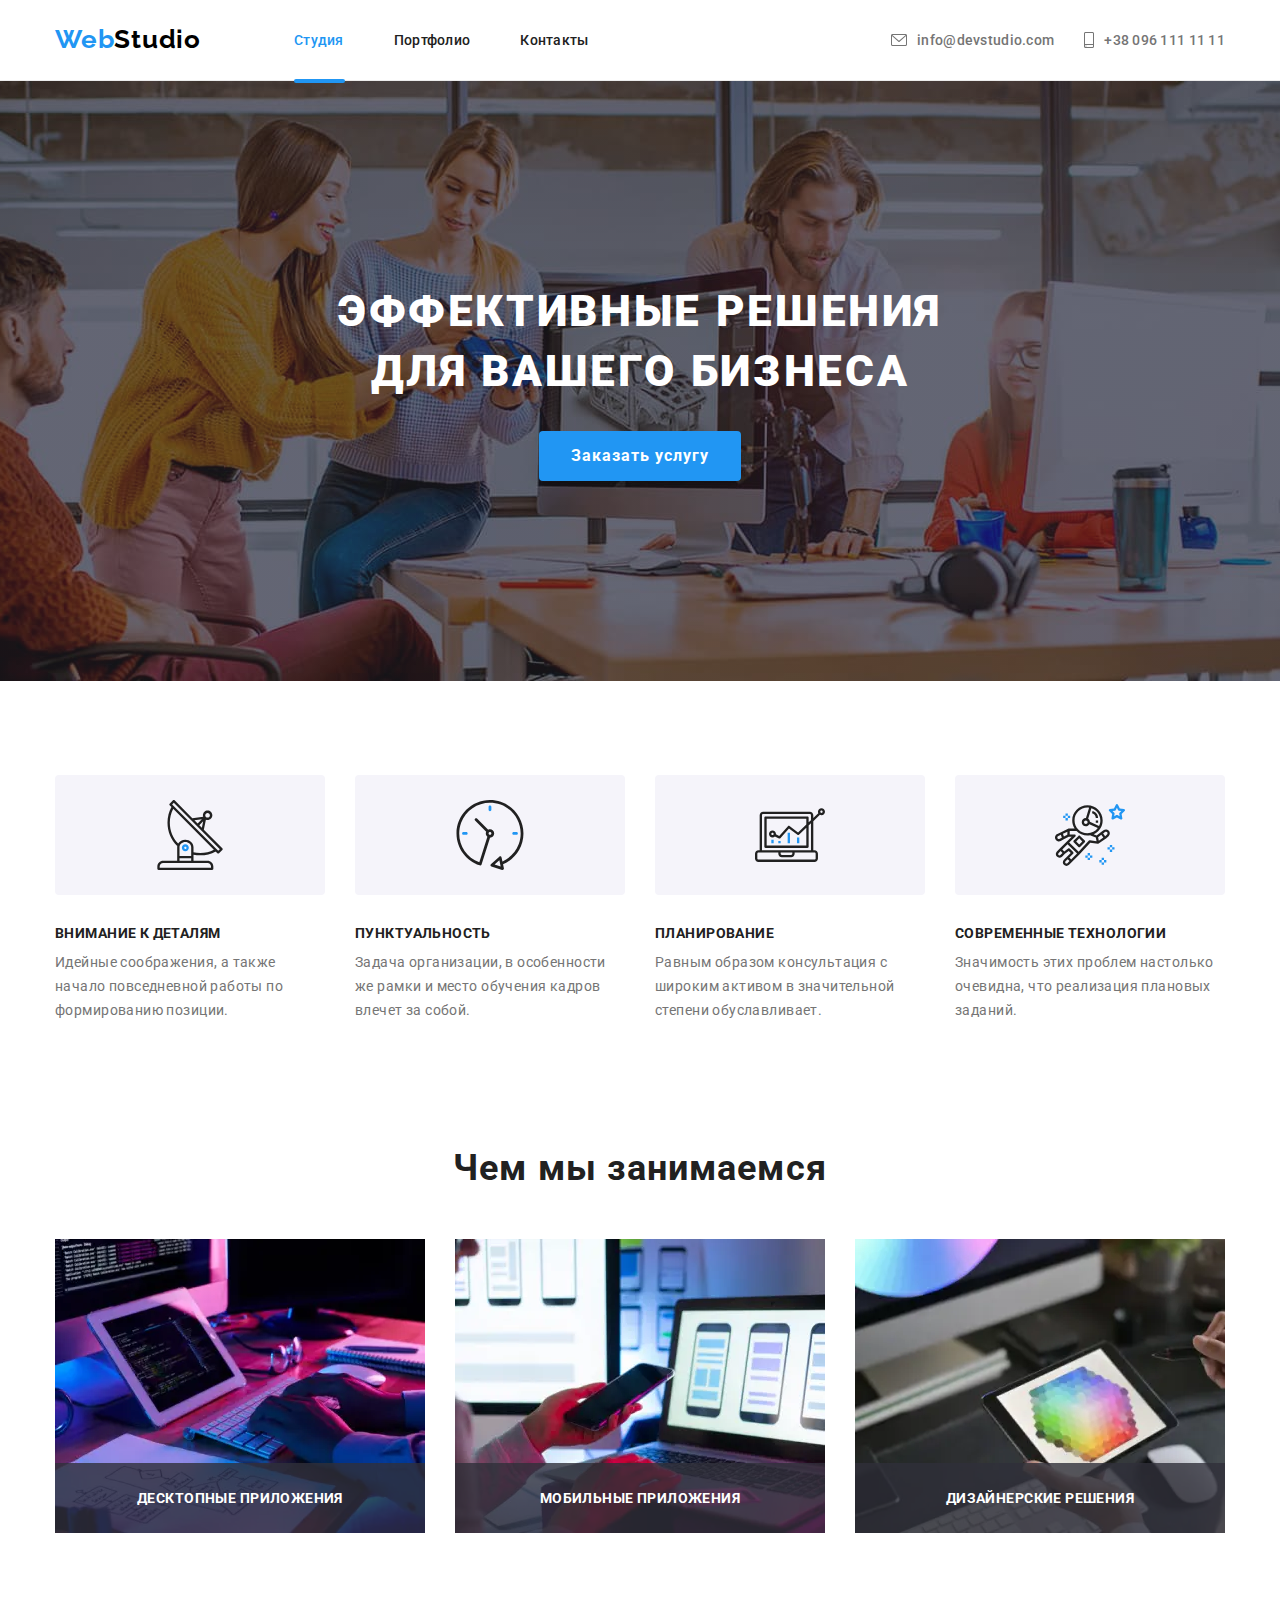
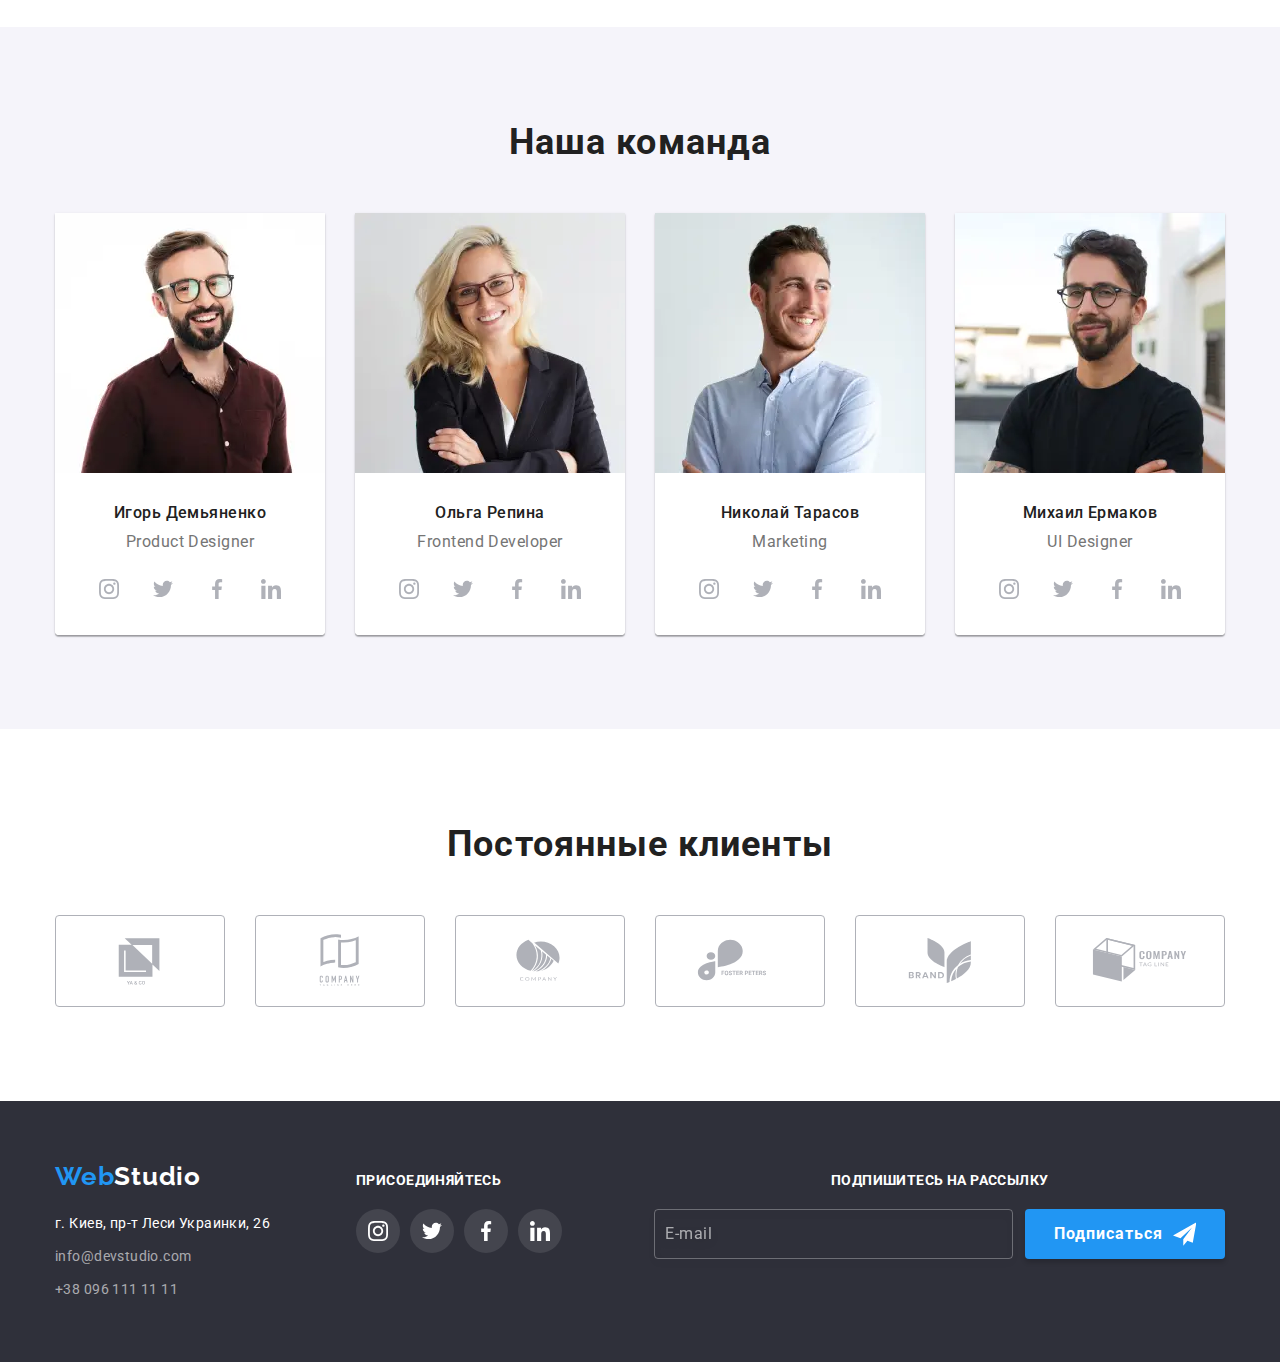
==== commit ea52231a: "hw" ====
--- a/index.html
+++ b/index.html
@@ -175,33 +175,73 @@
           <ul class="work">
             <li class="work__item">
               <a class="work__link" href="#"
-                ><img
-                  src="./images/work/img-1.jpg"
-                  alt="Разработка сайта"
-                  width="370"
-                  height="294"
-                />
+                ><picture>
+                  <source
+                    srcset="
+                      ./images/work/desktop-apps.webp    1x,
+                      ./images/work/desktop-apps@2x.webp 2x
+                    "
+                    media="(min-width: 1200px)"
+                    type="image/webp"
+                  />
+                  <source
+                    srcset="./images/work/desktop-apps.jpg 1x, ./images/team/desktop-apps@2x.jpg 2x"
+                    media="(min-width: 1200px)"
+                  />
+                  <img
+                    src="./images/work/desktop-apps.jpg"
+                    alt="Разработка сайта"
+                    class="picture-img"
+                  />
+                </picture>
                 <div class="work__img-wrapper">
                   <h3 class="work__title">Десктопные приложения</h3>
                 </div>
               </a>
             </li>
             <li class="work__item">
-              <a class="work__list" href="#">
-                <img
-                  src="./images/work/img-2.jpg"
-                  alt="Разработка мобильного приложения"
-                  width="370"
-                  height="294"
-                />
+              <a class="work__list" href="#"
+                ><picture>
+                  <source
+                    srcset="./images/work/mobile-apps.webp 1x, ./images/work/mobile-apps@2x.webp 2x"
+                    media="(min-width: 1200px)"
+                    type="image/webp"
+                  />
+                  <source
+                    srcset="./images/work/mobile-apps.jpg 1x, ./images/team/mobile-apps@2x.jpg 2x"
+                    media="(min-width: 1200px)"
+                  />
+                  <img
+                    src="./images/work/mobile-apps.jpg"
+                    alt="Разработка мобильного приложения"
+                    class="picture-img"
+                  />
+                </picture>
                 <div class="work__img-wrapper">
                   <h3 class="work__title">Мобильные приложения</h3>
                 </div>
               </a>
             </li>
             <li class="work__item">
-              <a class="work__link" href="#"
-                ><img src="./images/work/img-3.jpg" alt="Дизайн" width="370" height="294" />
+              <a class="work__link" href="#">
+                <picture>
+                  <source
+                    srcset="
+                      ./images/work/design-solutions.webp    1x,
+                      ./images/work/design-solutions@2x.webp 2x
+                    "
+                    media="(min-width: 1200px)"
+                    type="image/webp"
+                  />
+                  <source
+                    srcset="
+                      ./images/work/design-solutions.jpg    1x,
+                      ./images/team/design-solutions@2x.jpg 2x
+                    "
+                    media="(min-width: 1200px)"
+                  />
+                  <img src="./images/work/design-solutions.jpg" alt="Дизайн" class="picture-img" />
+                </picture>
                 <div class="work__img-wrapper">
                   <h3 class="work__title">Дизайнерские решения</h3>
                 </div></a
@@ -597,87 +637,89 @@
     <!--Footer-->
     <footer class="footer">
       <div class="container footer__container-flex">
-        <div>
-          <a class="logo footer__logo" lang="en" href="./index.html"
-            >Web<span class="logo__part logo_theme_dark">Studio</span></a
-          >
-          <address class="contacts">
-            <ul>
-              <li class="contacts__item">
+        <div class="footer__tablet-container">
+          <div class="footer__nav-container">
+            <a class="logo footer__logo" lang="en" href="./index.html"
+              >Web<span class="logo__part logo_theme_dark">Studio</span></a
+            >
+            <address class="contacts">
+              <ul>
+                <li class="contacts__item">
+                  <a
+                    class="contacts__link"
+                    href="https://goo.gl/maps/qk6RUcyFLgprMAsa7"
+                    target="_blank"
+                    rel="noopener noreferrer"
+                  >
+                    г. Киев, пр-т Леси Украинки, 26
+                  </a>
+                </li>
+                <li class="contacts__item">
+                  <a class="contacts__link social__link_color_grey" href="mailto:info@devstudio.com"
+                    >info@devstudio.com</a
+                  >
+                </li>
+                <li class="contacts__item">
+                  <a class="contacts__link social__link_color_grey" href="tel:+380961111111"
+                    >+38 096 111 11 11</a
+                  >
+                </li>
+              </ul>
+            </address>
+          </div>
+          <div class="social__container">
+            <b class="social__text">присоединяйтесь</b>
+            <ul class="social">
+              <li class="social__item">
                 <a
-                  class="contacts__link"
-                  href="https://goo.gl/maps/qk6RUcyFLgprMAsa7"
+                  class="social__link social__link_theme_dark"
+                  href="#"
                   target="_blank"
                   rel="noopener noreferrer"
                 >
-                  г. Киев, пр-т Леси Украинки, 26
+                  <svg class="social__icon" width="20" height="20">
+                    <use href="./images/icons.svg#icon-instagram"></use>
+                  </svg>
                 </a>
               </li>
-              <li class="contacts__item">
-                <a class="contacts__link social__link_color_grey" href="mailto:info@devstudio.com"
-                  >info@devstudio.com</a
+              <li class="social__item">
+                <a
+                  href="#"
+                  class="social__link social__link_theme_dark"
+                  target="_blank"
+                  rel="noopener noreferrer"
                 >
+                  <svg class="social__icon" width="20" height="20">
+                    <use href="./images/icons.svg#icon-twitter"></use>
+                  </svg>
+                </a>
               </li>
-              <li class="contacts__item">
-                <a class="contacts__link social__link_color_grey" href="tel:+380961111111"
-                  >+38 096 111 11 11</a
+              <li class="social__item">
+                <a
+                  href="#"
+                  class="social__link social__link_theme_dark"
+                  target="_blank"
+                  rel="noopener noreferrer"
                 >
+                  <svg class="social__icon" width="20" height="20">
+                    <use href="./images/icons.svg#icon-facebook"></use>
+                  </svg>
+                </a>
+              </li>
+              <li class="social__item">
+                <a
+                  href="#"
+                  class="social__link social__link_theme_dark"
+                  target="_blank"
+                  rel="noopener noreferrer"
+                >
+                  <svg class="social__icon" width="20" height="20">
+                    <use href="./images/icons.svg#icon-linkedin"></use>
+                  </svg>
+                </a>
               </li>
             </ul>
-          </address>
-        </div>
-        <div class="social_container">
-          <b class="social__text">присоединяйтесь</b>
-          <ul class="social">
-            <li class="social__item">
-              <a
-                class="social__link social__link_theme_dark"
-                href="#"
-                target="_blank"
-                rel="noopener noreferrer"
-              >
-                <svg class="social__icon" width="20" height="20">
-                  <use href="./images/icons.svg#icon-instagram"></use>
-                </svg>
-              </a>
-            </li>
-            <li class="social__item">
-              <a
-                href="#"
-                class="social__link social__link_theme_dark"
-                target="_blank"
-                rel="noopener noreferrer"
-              >
-                <svg class="social__icon" width="20" height="20">
-                  <use href="./images/icons.svg#icon-twitter"></use>
-                </svg>
-              </a>
-            </li>
-            <li class="social__item">
-              <a
-                href="#"
-                class="social__link social__link_theme_dark"
-                target="_blank"
-                rel="noopener noreferrer"
-              >
-                <svg class="social__icon" width="20" height="20">
-                  <use href="./images/icons.svg#icon-facebook"></use>
-                </svg>
-              </a>
-            </li>
-            <li class="social__item">
-              <a
-                href="#"
-                class="social__link social__link_theme_dark"
-                target="_blank"
-                rel="noopener noreferrer"
-              >
-                <svg class="social__icon" width="20" height="20">
-                  <use href="./images/icons.svg#icon-linkedin"></use>
-                </svg>
-              </a>
-            </li>
-          </ul>
+          </div>
         </div>
         <form class="form">
           <b class="form__text">Подпишитесь на рассылку</b>
@@ -695,7 +737,7 @@
     </footer>
 
     <!--Modal-->
-    <!-- <div class="backdrop is-hidden" data-modal>
+    <div class="backdrop is-hidden" data-modal>
       <div class="modal">
         <button class="modal-btn" type="button" data-modal-close>
           <svg class="modal-btn-icon" width="18" height="18">
@@ -768,9 +810,9 @@
           <button type="submit" class="modal-form-btn">Отправить</button>
         </form>
       </div>
-    </div> -->
+    </div>
 
     <script src="./js/mobile-menu.js"></script>
-    <script src="./js/modal.js"></script> 
+    <script src="./js/modal.js"></script>
   </body>
 </html>
--- a/css/main.min.css
+++ b/css/main.min.css
@@ -1 +1 @@
-:root{--primary-text-color: #212121;--secondary-text-color: #757575;--acsent-text-color: #2196F3;--primary-white-color: #ffffff;--secondary-background-color: #2F303A;--primary-font-family: "Roboto", sans-serif;--secondary-font-family: "Raleway", sans-serif}.visual-hidden{position:absolute;width:1px;height:1px;margin:-1px;border:0;padding:0;white-space:nowrap;clip-path:inset(100%);clip:rect(0 0 0 0);overflow:hidden}.form__btn,.contacts__link,.filter-list,.clients__link,.work__img-wrapper,.privilege__icon-wrapper,.modal-form-checkbox-label,.modal-btn,.mobile-menu__close-btn,.social__link{display:flex;align-items:center;justify-content:center}h1,h2,h3,h4,h5,h6,p{margin-top:0;margin-bottom:0}ul,ol{margin-top:0;margin-bottom:0;padding-left:0}img{display:block}body{background-color:var(--primary-white-color);font-family:var(--primary-font-family);font-size:14px;letter-spacing:.03em;color:var(--primary-text-color)}ul{list-style:none}a{text-decoration:none}.container{width:100%;padding-left:15px;padding-right:15px}@media screen and (min-width: 480px){.container{width:480px;margin:0 auto}}@media screen and (min-width: 768px){.container{width:768px}}@media screen and (min-width: 1200px){.container{width:1200px}}.section{padding-top:60px;padding-bottom:60px}.section__title{margin-bottom:30px;text-align:center;font-size:28px;font-weight:700;line-height:1.1785714286;letter-spacing:.03em}.section_other-background{background-color:#f5f4fa}@media screen and (min-width: 1200px){.section{padding-top:94px;padding-bottom:94px}.section_no-padding-top{padding-top:0px}.section__title{margin-bottom:50px;text-align:center;font-size:36px;line-height:1.17;letter-spacing:.03em}}.logo{display:block;font-family:var(--secondary-font-family);font-size:26px;font-weight:700;line-height:1.1923076923;letter-spacing:.03em;text-decoration:none;color:var(--acsent-text-color)}@media screen and (max-width: 768px){.logo.header__logo{padding-top:16px;padding-bottom:16px}.logo.footer__logo{text-align:center;margin-bottom:20px}}@media screen and (max-width: 1199px){.logo.header__logo{padding-top:26px;padding-bottom:26px}}@media screen and (min-width: 1200px){.logo.header__logo{padding-top:24px;padding-bottom:25px}}.logo__part{color:#000;transition:color 250ms cubic-bezier(0.4, 0, 0.2, 1)}.logo__part:hover,.logo__part:focus{color:var(--acsent-text-color)}.logo_theme_dark{color:var(--primary-white-color)}.social{display:flex;justify-content:center}.social__item:not(:last-child){margin-right:10px}.social__link{width:44px;height:44px;border-radius:50%;background-color:var(--primary-white-color);color:#afb1b8;transition:background-color 250ms cubic-bezier(0.4, 0, 0.2, 1),color 250ms cubic-bezier(0.4, 0, 0.2, 1)}.social__link.social__link_theme_dark{background:rgba(255,255,255,.1);color:var(--primary-white-color)}.social__link:hover,.social__link:focus{color:var(--primary-white-color);background-color:var(--acsent-text-color)}.social__icon{fill:currentColor}@media screen and (max-width: 767px){.mobile-menu{position:fixed;top:0;left:0;width:100%;height:100%;background-color:#fff;z-index:1;opacity:0;visibility:hidden;pointer-events:none;transition:opacity 250ms cubic-bezier(0.4, 0, 0.2, 1),visibility 250ms cubic-bezier(0.4, 0, 0.2, 1)}.mobile-menu.is-open{opacity:1;visibility:visible;pointer-events:auto}}.mobile-menu__container{position:relative;padding-left:40px;padding-top:48px;padding-bottom:48px}.mobile-menu__close-btn{position:absolute;top:10px;right:15px;border:none;background-color:rgba(0,0,0,0);padding:0;line-height:0;color:var(--primary-text-color);cursor:pointer}.mobile-menu__icon{fill:currentColor;transition:fill 250ms cubic-bezier(0.4, 0, 0.2, 1)}.mobile-menu__icon:not(:last-child){margin-bottom:32px}.mobile-menu__icon:hover,.mobile-menu__icon:focus{fill:var(--acsent-text-color)}.mobile-nav__item:not(:last-child){margin-bottom:32px}.mobile-nav__link{display:block;font-size:40px;font-weight:500;line-height:1.175;letter-spacing:.02em;color:var(--primary-text-color);text-decoration:none;transition:color 250ms cubic-bezier(0.4, 0, 0.2, 1)}.mobile-nav__link:hover,.mobile-nav__link:focus{color:var(--acsent-text-color)}.mobile-nav__link_current{position:relative;color:var(--acsent-text-color)}.mobile-contact{margin-top:302px}.mobile-contact__item:not(:last-child){margin-bottom:32px}.mobile-contact__phone{font-size:34px;font-weight:500;line-height:1.1764705882;letter-spacing:.02em;color:var(--acsent-text-color)}.mobile-contact__mail{font-size:24px;font-weight:500;line-height:1.1666666667;letter-spacing:.02em;color:var(--secondary-text-color)}.mobile-social{margin-top:64px;display:flex}.mobile-social__item:not(:last-child){position:relative;margin-right:10px}.mobile-social__item:not(:last-child)::after{content:"";position:absolute;top:10px;right:-20px;display:block;width:22px;border:1px solid rgba(33,33,33,.2);transform:rotate(90deg)}.mobile-social__item:not(:first-child){margin-left:10px}.mobile-social__link{font-size:18px;font-weight:500;line-height:1.2222222222;letter-spacing:.02em;color:var(--acsent-text-color)}@media screen and (min-width: 768px){.mobile-menu{display:none}}.backdrop{position:fixed;top:0;left:0;width:100%;height:100%;background-color:rgba(0,0,0,.2);transition:opacity 250ms cubic-bezier(0.4, 0, 0.2, 1),visibility 250ms cubic-bezier(0.4, 0, 0.2, 1)}.backdrop.is-hidden{opacity:0;visibility:hidden;pointer-events:none}.modal{position:absolute;min-height:690px;min-width:450px;top:50%;left:50%;transform:translate(-50%, -50%);padding:40px;background-color:var(--primary-white-color);box-shadow:0px 1px 3px rgba(0,0,0,.12),0px 1px 1px rgba(0,0,0,.14),0px 2px 1px rgba(0,0,0,.2);border-radius:4px}.modal-btn{position:absolute;top:8px;right:8px;width:30px;height:30px;padding:0;background-color:var(--primary-white-color);border:1px solid rgba(0,0,0,.1);border-radius:50%;color:#000;cursor:pointer}.modal-btn-icon{fill:currentColor;transition:fill 250ms cubic-bezier(0.4, 0, 0.2, 1)}.modal-btn-icon:hover,.modal-btn-icon:focus{fill:var(--acsent-text-color)}.modal-form{display:flex;flex-direction:column}.modal-form-title{margin-bottom:12px;text-align:center;font-size:20px;font-weight:700;line-height:1.5;letter-spacing:.03em}.modal-form-label{margin-bottom:10px}.modal-form-label-key{display:block;margin-bottom:4px;font-family:var(--primary-font-family);font-size:12px;font-weight:400;line-height:1.1666666667;letter-spacing:.01em;color:var(--secondary-text-color)}.modal-form-input-wrapper{position:relative;display:block}.modal-form-input{width:100%;height:40px;border:1px solid rgba(33,33,33,.2);border-radius:4px;padding-left:42px;transition:border-color 250ms cubic-bezier(0.4, 0, 0.2, 1)}.modal-form-input:focus,.modal-form-input:focus{outline:none;border-color:var(--acsent-text-color)}.modal-form-icon{position:absolute;top:50%;left:15px;transform:translateY(-50%);background-color:rgba(0,0,0,0);transition:fill 250ms cubic-bezier(0.4, 0, 0.2, 1)}.modal-form-input:focus+.modal-form-icon{fill:var(--acsent-text-color)}.label-textarea{margin-bottom:20px}.modal-form-text{display:block;width:100%;height:120px;border:1px solid rgba(33,33,33,.2);border-radius:4px;resize:none;padding:12px 16px;transition:border-color 250ms cubic-bezier(0.4, 0, 0.2, 1)}.modal-form-text:focus,.modal-form-text:focus{outline:none;border-color:var(--acsent-text-color)}.modal-form-text::placeholder{font-family:"Roboto",sans-serif;font-size:12px;font-weight:400;line-height:1.1666666667;letter-spacing:.01em;color:rgba(117,117,117,.5)}.modal-form-checkbox-label{font-size:12px;line-height:1.71;letter-spacing:.03em;color:var(--secondary-text-color);flex-wrap:wrap;margin-bottom:30px}.modal-form-checkbox-label::before{display:block;width:16px;height:15px;border:2px solid var(--primary-text-color);border-radius:3px;content:"";cursor:pointer;margin-right:8px}.modal-form-checkbox:checked+.modal-form-checkbox-label::before{background-image:url(../images/icon-check.svg);border:none}.modal-form-checkbox:focus+.modal-form-checkbox-label::before{border-color:var(--acsent-text-color)}.modal-form-link{color:var(--acsent-text-color)}.modal-form-btn{min-width:200px;align-self:center;font-size:16px;font-weight:700;line-height:1.875;letter-spacing:.06em;color:var(--primary-white-color);cursor:pointer;border:1px solid rgba(0,0,0,0);box-shadow:0px 4px 4px rgba(0,0,0,.15);border-radius:4px;background-color:var(--acsent-text-color);padding:12px 20px;transition:background-color 250ms cubic-bezier(0.4, 0, 0.2, 1)}.modal-form-btn:hover,.modal-form-btn:focus{background-color:#188ce8;outline:none}.header{border-bottom:1px solid #ececec}.header__container{display:flex;align-items:center}@media screen and (max-width: 1199px){.menu__link_current::after{width:calc(100% + 2px);bottom:-3px}.contact__link{font-size:12px;font-weight:500;line-height:1.1666666667}.contact__item:not(:last-child){margin-bottom:10px}.contact__icon{margin-right:8px}}@media screen and (max-width: 767px){.header__container{justify-content:space-between}.burger-btn{border:none;background-color:rgba(0,0,0,0);padding:0;line-height:0}.burger-btn__icon{fill:#000;transition:fill 250ms cubic-bezier(cubic-bezier(0.4, 0, 0.2, 1))}.burger-btn__icon:hover,.burger-btn__icon:focus{fill:var(--acsent-text-color)}.menu{display:none}.contact{display:none}}@media screen and (min-width: 768px){.burger-btn{display:none}.navigation,.menu{display:flex}.header__menu{margin-left:88px}.menu__item+.menu__item{margin-left:50px}.menu__link{display:block;padding-top:32px;padding-bottom:32px;font-size:14px;font-weight:500;line-height:1.1428571429;letter-spacing:.02em;color:var(--primary-text-color);transition:color 250ms cubic-bezier(0.4, 0, 0.2, 1)}.menu__link:hover,.menu__link:focus{color:var(--acsent-text-color)}.menu__link_current{position:relative;color:var(--acsent-text-color)}.menu__link_current::after{content:"";position:absolute;display:block;height:4px;background-color:var(--acsent-text-color);border-radius:2px;left:0;bottom:-3px}.contact{margin-left:auto}.contact__link{display:flex;align-items:center;letter-spacing:.02em;color:var(--secondary-text-color);transition:color 250ms cubic-bezier(0.4, 0, 0.2, 1)}.contact__link:hover,.contact__link:focus{color:var(--acsent-text-color)}.contact__item+.contact__item{display:flex;align-items:center}.contact__icon{fill:currentColor}}@media screen and (min-width: 1200px){.contact{display:flex;align-items:center}.header__menu{margin-left:93px}.menu__link_current::after{width:calc(100% + 1px)}.contact__link{padding-top:32px;padding-bottom:32px;font-size:14px;font-weight:500;line-height:1.1428571429}.contact__item+.contact__item{margin-left:30px}.contact__icon{margin-right:10px}}.hero{text-align:center;margin-left:auto;margin-right:auto;background-repeat:no-repeat;background-size:cover;background-position:center;background-color:#c4c4c4}.hero__title{margin-bottom:30px;letter-spacing:.06em;text-transform:uppercase;text-align:center;color:var(--primary-white-color)}.hero__btn{padding:10px 32px;min-width:200px;font-family:var(--primary-font-family);font-size:16px;font-weight:700;line-height:1.875;text-align:center;letter-spacing:.06em;color:var(--primary-white-color);background-color:var(--acsent-text-color);box-shadow:0px 4px 4px rgba(0,0,0,.15);cursor:pointer;border-radius:4px;border:0px solid rgba(0,0,0,0)}@media screen and (max-width: 1199px){.hero{padding-top:118px;padding-bottom:118px;max-width:768px;height:400px;background-image:linear-gradient(to right, rgba(47, 48, 58, 0.4), rgba(47, 48, 58, 0.4)),url("../images/hero/hero-tablet.jpg")}}@media screen and (max-width: 1199px)and (min-device-pixel-ratio: 2),screen and (max-width: 1199px)and (min-resolution: 192dpi),screen and (max-width: 1199px)and (min-resolution: 2dppx){.hero{background-image:url("../images/hero/hero-tablet@2x.jpg")}}@media screen and (max-width: 1199px){.hero__title{font-size:26px;font-weight:900;line-height:1.6153846154}}@media screen and (max-width: 767px){.hero{max-width:480px;background-image:linear-gradient(to right, rgba(47, 48, 58, 0.4), rgba(47, 48, 58, 0.4)),url("../images/hero/hero-mobile.jpg")}}@media screen and (max-width: 767px)and (min-device-pixel-ratio: 2),screen and (max-width: 767px)and (min-resolution: 192dpi),screen and (max-width: 767px)and (min-resolution: 2dppx){.hero{background-image:url("../images/hero/hero-mobile@2x.jpg")}}@media screen and (min-width: 1200px){.hero{padding-top:200px;padding-bottom:200px;height:600px;max-height:1600px;background-image:linear-gradient(to right, rgba(47, 48, 58, 0.4), rgba(47, 48, 58, 0.4)),url("../images/hero/hero.jpg")}}@media screen and (min-width: 1200px)and (min-device-pixel-ratio: 2),screen and (min-width: 1200px)and (min-resolution: 192dpi),screen and (min-width: 1200px)and (min-resolution: 2dppx){.hero{background-image:url("../images/hero/hero@2x.jpg")}}@media screen and (min-width: 1200px){.hero__title{font-size:44px;font-weight:900;line-height:1.3636363636}}.privilege__icon-wrapper{min-height:120px;background:#f5f4fa;border-radius:4px}.privilege__title{margin-bottom:10px;margin-top:30px;font-size:14px;font-weight:700;line-height:1.1428571429;text-transform:uppercase}.privilege__text{line-height:1.71;color:var(--secondary-text-color)}@media screen and (max-width: 1199px){.privilege{display:flex;flex-wrap:wrap}.privilege__item{flex-basis:calc((100% - 30px)/2)}.privilege__item:nth-child(even){margin-right:30px}.privilege__item:nth-child(n+3){margin-right:30px}}@media screen and (max-width: 767px){.privilege__item{width:450px}.privilege__item:not(:last-child){margin-bottom:30px}.privilege__title{text-align:center}}@media screen and (min-width: 1200px){.privilege{display:flex}.privilege__item{flex-basis:calc((100% - 90px)/4)}.privilege__item:not(:last-child){margin-right:30px}}@media screen and (max-width: 768px){.section_no-padding-top{display:none}}.work{display:flex}.work__item{flex-basis:calc((100% - 60px)/3);margin-right:30px;position:relative}.work__item:last-child{margin-right:0px}.work__link{display:block;text-decoration:none}.work__img-wrapper{background-color:rgba(47,48,58,.8);min-width:100%;height:70px;position:absolute;bottom:0;left:0}.work__title{font-size:14px;font-weight:700;line-height:1.1428571429;text-transform:uppercase;color:var(--primary-white-color);text-decoration:none}.team__item{background-color:var(--primary-white-color);box-shadow:0px 1px 3px rgba(0,0,0,.12),0px 1px 1px rgba(0,0,0,.14),0px 2px 1px rgba(0,0,0,.2);border-radius:0px 0px 4px 4px}.team__box{padding-top:30px;padding-bottom:24px;background-color:#fff;border-radius:0px 0px 4px 4px}.team__title{margin-bottom:10px;font-size:16px;font-weight:500;line-height:1.1875;letter-spacing:.03em;text-align:center}.team__text{font-size:16px;line-height:1.19;letter-spacing:.03em;color:var(--secondary-text-color);text-align:center;margin-bottom:16px}@media screen and (max-width: 1199px){.team__item{flex-basis:calc((100% - 30px)/2);margin-right:30px;margin-bottom:30px}.team__item:nth-child(even){margin-right:0px}.team__item:nth-child(n+3){margin-bottom:0px}.team__box{padding-bottom:24px}}@media screen and (max-width: 767px){.team__item{width:450px}.team__item:not(:last-child){margin-bottom:30px}}@media screen and (min-width: 768px){.team{display:flex;flex-wrap:wrap}}@media screen and (min-width: 1200px){.team__item{flex-basis:calc((100% - 90px)/4)}.team__item:not(:last-child){margin-right:30px}}.clients{display:flex}.clients__link{height:92px;border:1px solid #afb1b8;border-radius:4px;background-color:var(--primary-white-color);color:#afb1b8;transition:color 250ms cubic-bezier(0.4, 0, 0.2, 1),border 250ms cubic-bezier(0.4, 0, 0.2, 1)}.clients__link:hover,.clients__link:focus{color:var(--acsent-text-color);border:1px solid var(--acsent-text-color)}.clients__icon{fill:currentColor}@media screen and (min-width: 768px){.clients{flex-wrap:wrap}}@media screen and (min-width: 768px)and (min-width: 1200px){.clients{justify-content:center}.clients__link{width:170px}.clients__item:not(:last-child){margin-right:30px}}@media screen and (min-width: 768px)and (max-width: 1199px){.clients__link{width:226px}.clients__item:not(:last-child){flex-basis:calc((100% - 60px)/3);margin-right:30px;margin-bottom:30px}.clients__item:not(:last-child):nth-child(3n){margin-right:0px}.clients__item:not(:last-child):nth-child(n+4){margin-bottom:0px}}@media screen and (min-width: 768px)and (max-width: 767px){.clients__link{width:210px}.clients__item:not(:last-child){flex-basis:calc((100% - 30px)/2);margin-right:30px;margin-bottom:30px}.clients__item:not(:last-child):nth-child(even){margin-right:0px}.clients__item:not(:last-child):nth-child(n+3){margin-bottom:0px}}.filter-list{margin-bottom:50px}.filter-list-item:not(:last-child){margin-right:8px}.filter-btn{padding:6px 22px;min-width:73px;font-family:var(--primary-font-family);font-size:16px;font-weight:500;line-height:1.625;letter-spacing:.03em;text-align:center;color:var(--primary-text-color);background:#f5f4fa;cursor:pointer;border:0px solid rgba(0,0,0,0);border-radius:4px;transition:color 250ms cubic-bezier(0.4, 0, 0.2, 1),background-color 250ms cubic-bezier(0.4, 0, 0.2, 1),box-shadow 250ms cubic-bezier(0.4, 0, 0.2, 1)}.filter-btn:hover,.filter-btn:focus{color:var(--primary-white-color);background-color:var(--acsent-text-color);box-shadow:0px 3px 1px rgba(0,0,0,.1),0px 1px 2px rgba(0,0,0,.08),0px 2px 2px rgba(0,0,0,.12)}.filter-btn.current{color:var(--primary-white-color);background:var(--acsent-text-color);box-shadow:0px 3px 1px rgba(0,0,0,.1),0px 1px 2px rgba(0,0,0,.08),0px 2px 2px rgba(0,0,0,.12)}.gallery__item{margin-bottom:30px}.gallery__item:not(:last-child){margin-bottom:30px}.gallery__link{text-decoration:none;display:block;transition:box-shadow 250ms cubic-bezier(0.4, 0, 0.2, 1)}.gallery__link:hover,.gallery__link:focus{box-shadow:0px 1px 1px rgba(0,0,0,.12),0px 4px 4px rgba(0,0,0,.06),1px 4px 6px rgba(0,0,0,.16)}.gallery__img-wrapper{padding:20px 24px;min-width:450px;background:#fff;border:1px solid #eee}.gallery__titel{margin-bottom:4px;font-size:18px;font-weight:700;line-height:2;letter-spacing:.06em;color:var(--primary-text-color)}.gallery__text{font-size:16px;line-height:1.88;color:var(--secondary-text-color)}.gallery__thumb{position:relative;overflow:hidden}.gallery__thumb-text{position:absolute;top:0;left:0;width:100%;height:100%;font-size:18px;line-height:1.56;letter-spacing:.03em;color:var(--primary-white-color);background-color:rgba(33,150,243,.9);padding:77px 24px;overflow:auto;transform:translateY(100%);transition:transform 250ms cubic-bezier(0.4, 0, 0.2, 1)}.gallery__link:hover .gallery__thumb-text,.gallery__link:focus .gallery__thumb-text{transform:translateY(0%)}.footer{padding-top:60px;padding-bottom:60px;background-color:var(--secondary-background-color)}.contacts__item:not(:last-child){margin-bottom:9px;display:block}.contacts__link{font-style:normal;line-height:1.71;color:var(--primary-white-color);text-decoration:none;transition:color 250ms cubic-bezier(0.4, 0, 0.2, 1)}.contacts__link:hover,.contacts__link:focus{color:var(--acsent-text-color)}.social__link_color_grey{color:rgba(255,255,255,.6)}.social__text,.form__text{display:block;margin-top:60px;margin-bottom:20px;text-align:center;font-weight:700;line-height:1.14;letter-spacing:.03em;text-transform:uppercase;color:var(--primary-white-color)}.form__input{width:450px;height:50px;padding-left:10px;background-color:rgba(0,0,0,0);border:1px solid rgba(255,255,255,.3);filter:drop-shadow(0px 4px 4px rgba(0, 0, 0, 0.15));border-radius:4px;color:var(--primary-white-color)}.form__input::placeholder{font-size:16px;font-weight:400;line-height:1.25;letter-spacing:.03em;color:rgba(255,255,255,.6)}.form__btn{min-width:200px;padding:10px 29px;margin-left:auto;margin-right:auto;margin-top:20px;cursor:pointer;border:none;background-color:var(--acsent-text-color);box-shadow:0px 4px 4px rgba(0,0,0,.15);border-radius:4px}.form__btn-text{align-items:center;text-align:center;margin-right:10px;font-size:16px;font-weight:700;line-height:1.875;letter-spacing:.06em;color:var(--primary-white-color)}/*# sourceMappingURL=main.min.css.map */+:root{--primary-text-color: #212121;--secondary-text-color: #757575;--acsent-text-color: #2196F3;--primary-white-color: #ffffff;--secondary-background-color: #2F303A;--primary-font-family: "Roboto", sans-serif;--secondary-font-family: "Raleway", sans-serif}.visual-hidden{position:absolute;width:1px;height:1px;margin:-1px;border:0;padding:0;white-space:nowrap;clip-path:inset(100%);clip:rect(0 0 0 0);overflow:hidden}.form__btn,.contacts__link,.clients__link,.work__img-wrapper,.privilege__icon-wrapper,.modal-form-checkbox-label,.modal-btn,.mobile-menu__close-btn,.social__link{display:flex;align-items:center;justify-content:center}h1,h2,h3,h4,h5,h6,p{margin-top:0;margin-bottom:0}ul,ol{margin-top:0;margin-bottom:0;padding-left:0}img{display:block}body{background-color:var(--primary-white-color);font-family:var(--primary-font-family);font-size:14px;letter-spacing:.03em;color:var(--primary-text-color)}ul{list-style:none}a{text-decoration:none}.container{width:100%;padding-left:15px;padding-right:15px}@media screen and (min-width: 480px){.container{width:480px;margin:0 auto}}@media screen and (min-width: 768px){.container{width:768px}}@media screen and (min-width: 1200px){.container{width:1200px}}.section{padding-top:60px;padding-bottom:60px}.section__title{margin-bottom:30px;text-align:center;font-size:28px;font-weight:700;line-height:1.1785714286;letter-spacing:.03em}.section_other-background{background-color:#f5f4fa}@media screen and (min-width: 1200px){.section{padding-top:94px;padding-bottom:94px}.section_no-padding-top{padding-top:0px}.section__title{margin-bottom:50px;text-align:center;font-size:36px;line-height:1.17;letter-spacing:.03em}}.logo{display:block;font-family:var(--secondary-font-family);font-size:26px;font-weight:700;line-height:1.1923076923;letter-spacing:.03em;text-decoration:none;color:var(--acsent-text-color)}@media screen and (max-width: 767px){.logo.header__logo{padding-top:16px;padding-bottom:16px}.logo.footer__logo{text-align:center;margin-bottom:20px}}@media screen and (max-width: 1199px){.logo.header__logo{padding-top:26px;padding-bottom:26px}.logo.footer__logo{text-align:center;margin-bottom:20px}}@media screen and (min-width: 1200px){.logo.header__logo{padding-top:24px;padding-bottom:25px}}.logo__part{color:#000;transition:color 250ms cubic-bezier(0.4, 0, 0.2, 1)}.logo__part:hover,.logo__part:focus{color:var(--acsent-text-color)}.logo_theme_dark{color:var(--primary-white-color)}.social{display:flex;justify-content:center}.social__item:not(:last-child){margin-right:10px}.social__link{width:44px;height:44px;border-radius:50%;background-color:var(--primary-white-color);color:#afb1b8;transition:background-color 250ms cubic-bezier(0.4, 0, 0.2, 1),color 250ms cubic-bezier(0.4, 0, 0.2, 1)}.social__link.social__link_theme_dark{background:rgba(255,255,255,.1);color:var(--primary-white-color)}.social__link:hover,.social__link:focus{color:var(--primary-white-color);background-color:var(--acsent-text-color)}.social__icon{fill:currentColor}@media screen and (max-width: 767px){.mobile-menu{position:fixed;top:0;left:0;width:100%;height:100%;background-color:#fff;z-index:1;opacity:0;visibility:hidden;pointer-events:none;transition:opacity 250ms cubic-bezier(0.4, 0, 0.2, 1),visibility 250ms cubic-bezier(0.4, 0, 0.2, 1)}.mobile-menu.is-open{opacity:1;visibility:visible;pointer-events:auto}}.mobile-menu__container{max-width:796px;max-height:480px;position:relative;padding-left:40px;padding-top:48px;padding-bottom:48px}.mobile-menu__close-btn{position:absolute;top:10px;right:15px;border:none;background-color:rgba(0,0,0,0);padding:0;line-height:0;color:var(--primary-text-color);cursor:pointer}.mobile-menu__icon{fill:currentColor;transition:fill 250ms cubic-bezier(0.4, 0, 0.2, 1)}.mobile-menu__icon:not(:last-child){margin-bottom:32px}.mobile-menu__icon:hover,.mobile-menu__icon:focus{fill:var(--acsent-text-color)}.mobile-nav__item:not(:last-child){margin-bottom:32px}.mobile-nav__link{display:block;font-size:40px;font-weight:500;line-height:1.175;letter-spacing:.02em;color:var(--primary-text-color);text-decoration:none;transition:color 250ms cubic-bezier(0.4, 0, 0.2, 1)}.mobile-nav__link:hover,.mobile-nav__link:focus{color:var(--acsent-text-color)}.mobile-nav__link_current{position:relative;color:var(--acsent-text-color)}.mobile-contact{margin-top:302px}.mobile-contact__item:not(:last-child){margin-bottom:32px}.mobile-contact__phone{font-size:34px;font-weight:500;line-height:1.1764705882;letter-spacing:.02em;color:var(--acsent-text-color)}.mobile-contact__mail{font-size:24px;font-weight:500;line-height:1.1666666667;letter-spacing:.02em;color:var(--secondary-text-color)}.mobile-social{margin-top:64px;display:flex}.mobile-social__item:not(:last-child){position:relative;margin-right:10px}.mobile-social__item:not(:last-child)::after{content:"";position:absolute;top:10px;right:-20px;display:block;width:22px;border:1px solid rgba(33,33,33,.2);transform:rotate(90deg)}.mobile-social__item:not(:first-child){margin-left:10px}.mobile-social__link{font-size:18px;font-weight:500;line-height:1.2222222222;letter-spacing:.02em;color:var(--acsent-text-color)}@media screen and (min-width: 768px){.mobile-menu{display:none}}.backdrop{position:fixed;top:0;left:0;width:100%;height:100%;background-color:rgba(0,0,0,.2);transition:opacity 250ms cubic-bezier(0.4, 0, 0.2, 1),visibility 250ms cubic-bezier(0.4, 0, 0.2, 1)}.backdrop.is-hidden{opacity:0;visibility:hidden;pointer-events:none}.modal{position:absolute;top:50%;left:50%;transform:translate(-50%, -50%);padding:40px;background-color:var(--primary-white-color);box-shadow:0px 1px 3px rgba(0,0,0,.12),0px 1px 1px rgba(0,0,0,.14),0px 2px 1px rgba(0,0,0,.2);border-radius:4px}.modal-btn{position:absolute;top:8px;right:8px;width:30px;height:30px;padding:0;background-color:var(--primary-white-color);border:1px solid rgba(0,0,0,.1);border-radius:50%;color:#000;cursor:pointer}.modal-btn-icon{fill:currentColor;transition:fill 250ms cubic-bezier(0.4, 0, 0.2, 1)}.modal-btn-icon:hover,.modal-btn-icon:focus{fill:var(--acsent-text-color)}@media screen and (min-width: 1200px){.modal{min-height:581px;min-width:528px}}@media screen and (max-width: 1199px){.modal{min-height:609px;min-width:450px}}.modal-form{display:flex;flex-direction:column}.modal-form-title{margin-bottom:12px;text-align:center;font-size:20px;font-weight:700;line-height:1.5;letter-spacing:.03em}.modal-form-label{margin-bottom:10px}.modal-form-label-key{display:block;margin-bottom:4px;font-family:var(--primary-font-family);font-size:12px;font-weight:400;line-height:1.1666666667;letter-spacing:.01em;color:var(--secondary-text-color)}.modal-form-input-wrapper{position:relative;display:block}.modal-form-input{width:100%;height:40px;border:1px solid rgba(33,33,33,.2);border-radius:4px;padding-left:42px;transition:border-color 250ms cubic-bezier(0.4, 0, 0.2, 1)}.modal-form-input:focus,.modal-form-input:focus{outline:none;border-color:var(--acsent-text-color)}.modal-form-icon{position:absolute;top:50%;left:15px;transform:translateY(-50%);background-color:rgba(0,0,0,0);transition:fill 250ms cubic-bezier(0.4, 0, 0.2, 1)}.modal-form-input:focus+.modal-form-icon{fill:var(--acsent-text-color)}.label-textarea{margin-bottom:20px}.modal-form-text{display:block;width:100%;height:120px;border:1px solid rgba(33,33,33,.2);border-radius:4px;resize:none;padding:12px 16px;transition:border-color 250ms cubic-bezier(0.4, 0, 0.2, 1)}.modal-form-text:focus,.modal-form-text:focus{outline:none;border-color:var(--acsent-text-color)}.modal-form-text::placeholder{font-family:"Roboto",sans-serif;font-size:12px;font-weight:400;line-height:1.1666666667;letter-spacing:.01em;color:rgba(117,117,117,.5)}.modal-form-checkbox-label{font-size:12px;line-height:1.71;letter-spacing:.03em;color:var(--secondary-text-color);flex-wrap:wrap;margin-bottom:30px}.modal-form-checkbox-label::before{display:block;width:16px;height:15px;border:2px solid var(--primary-text-color);border-radius:3px;content:"";cursor:pointer;margin-right:8px}.modal-form-checkbox:checked+.modal-form-checkbox-label::before{background-image:url(../images/icon-check.svg);border:none}.modal-form-checkbox:focus+.modal-form-checkbox-label::before{border-color:var(--acsent-text-color)}.modal-form-link{color:var(--acsent-text-color)}.modal-form-btn{min-width:200px;align-self:center;font-size:16px;font-weight:700;line-height:1.875;letter-spacing:.06em;color:var(--primary-white-color);cursor:pointer;border:1px solid rgba(0,0,0,0);box-shadow:0px 4px 4px rgba(0,0,0,.15);border-radius:4px;background-color:var(--acsent-text-color);padding:12px 20px;transition:background-color 250ms cubic-bezier(0.4, 0, 0.2, 1)}.modal-form-btn:hover,.modal-form-btn:focus{background-color:#188ce8;outline:none}@media screen and (min-width: 1200px){modal-form-title{font-size:20px;font-weight:700;line-height:1.15;letter-spacing:.03em}}.header{border-bottom:1px solid #ececec}.header__container{display:flex;align-items:center}@media screen and (max-width: 1199px){.menu__link_current::after{width:calc(100% + 2px);bottom:-1px}.contact__link{font-size:12px;font-weight:500;line-height:1.1666666667}.contact__item:not(:last-child){margin-bottom:10px}.contact__icon{margin-right:8px}}@media screen and (max-width: 767px){.header__container{justify-content:space-between}.burger-btn{border:none;background-color:rgba(0,0,0,0);padding:0;line-height:0}.burger-btn__icon{fill:#000;transition:fill 250ms cubic-bezier(cubic-bezier(0.4, 0, 0.2, 1))}.burger-btn__icon:hover,.burger-btn__icon:focus{fill:var(--acsent-text-color)}.menu{display:none}.contact{display:none}}@media screen and (min-width: 768px){.burger-btn{display:none}.navigation,.menu{display:flex}.header__menu{margin-left:88px}.menu__item+.menu__item{margin-left:50px}.menu__link{display:block;padding-top:32px;padding-bottom:32px;font-size:14px;font-weight:500;line-height:1.1428571429;letter-spacing:.02em;color:var(--primary-text-color);transition:color 250ms cubic-bezier(0.4, 0, 0.2, 1)}.menu__link:hover,.menu__link:focus{color:var(--acsent-text-color)}.menu__link_current{position:relative;color:var(--acsent-text-color)}.menu__link_current::after{content:"";position:absolute;display:block;height:4px;background-color:var(--acsent-text-color);border-radius:2px;left:0;bottom:-3px}.contact{margin-left:auto}.contact__link{display:flex;align-items:center;letter-spacing:.02em;color:var(--secondary-text-color);transition:color 250ms cubic-bezier(0.4, 0, 0.2, 1)}.contact__link:hover,.contact__link:focus{color:var(--acsent-text-color)}.contact__item+.contact__item{display:flex;align-items:center}.contact__icon{fill:currentColor}}@media screen and (min-width: 1200px){.contact{display:flex;align-items:center}.header__menu{margin-left:93px}.menu__link_current::after{width:calc(100% + 1px)}.contact__link{padding-top:32px;padding-bottom:32px;font-size:14px;font-weight:500;line-height:1.1428571429}.contact__item+.contact__item{margin-left:30px}.contact__icon{margin-right:10px}}.hero{text-align:center;margin-left:auto;margin-right:auto;background-repeat:no-repeat;background-size:cover;background-position:center;background-color:#c4c4c4}.hero__title{margin-bottom:30px;letter-spacing:.06em;text-transform:uppercase;text-align:center;color:var(--primary-white-color)}.hero__btn{padding:10px 32px;min-width:200px;font-family:var(--primary-font-family);font-size:16px;font-weight:700;line-height:1.875;text-align:center;letter-spacing:.06em;color:var(--primary-white-color);background-color:var(--acsent-text-color);box-shadow:0px 4px 4px rgba(0,0,0,.15);cursor:pointer;border-radius:4px;border:0px solid rgba(0,0,0,0)}@media screen and (max-width: 1199px){.hero{padding-top:118px;padding-bottom:118px;max-width:768px;height:400px;background-image:linear-gradient(to right, rgba(47, 48, 58, 0.4), rgba(47, 48, 58, 0.4)),url("../images/hero/hero-tablet.jpg")}}@media screen and (max-width: 1199px)and (min-device-pixel-ratio: 2),screen and (max-width: 1199px)and (min-resolution: 192dpi),screen and (max-width: 1199px)and (min-resolution: 2dppx){.hero{background-image:url("../images/hero/hero-tablet@2x.jpg")}}@media screen and (max-width: 1199px){.hero__title{font-size:26px;font-weight:900;line-height:1.6153846154}}@media screen and (max-width: 767px){.hero{max-width:480px;background-image:linear-gradient(to right, rgba(47, 48, 58, 0.4), rgba(47, 48, 58, 0.4)),url("../images/hero/hero-mobile.jpg")}}@media screen and (max-width: 767px)and (min-device-pixel-ratio: 2),screen and (max-width: 767px)and (min-resolution: 192dpi),screen and (max-width: 767px)and (min-resolution: 2dppx){.hero{background-image:url("../images/hero/hero-mobile@2x.jpg")}}@media screen and (min-width: 1200px){.hero{padding-top:200px;padding-bottom:200px;height:600px;max-height:1600px;background-image:linear-gradient(to right, rgba(47, 48, 58, 0.4), rgba(47, 48, 58, 0.4)),url("../images/hero/hero.jpg")}}@media screen and (min-width: 1200px)and (min-device-pixel-ratio: 2),screen and (min-width: 1200px)and (min-resolution: 192dpi),screen and (min-width: 1200px)and (min-resolution: 2dppx){.hero{background-image:url("../images/hero/hero@2x.jpg")}}@media screen and (min-width: 1200px){.hero__title{font-size:44px;font-weight:900;line-height:1.3636363636}}.privilege__icon-wrapper{min-height:120px;background:#f5f4fa;border-radius:4px}.privilege__title{margin-bottom:10px;margin-top:30px;font-size:14px;font-weight:700;line-height:1.1428571429;text-transform:uppercase}.privilege__text{line-height:1.71;color:var(--secondary-text-color)}@media screen and (min-width: 768px){.privilege{display:flex;flex-wrap:wrap}.privilege__item{flex-basis:calc((100% - 30px)/2)}.privilege__item:nth-child(odd){margin-right:30px}.privilege__item:nth-child(n+3){margin-bottom:30px}}@media screen and (min-width: 1200px){.privilege{display:flex}.privilege__item{flex-basis:calc((100% - 90px)/4)}.privilege__item:not(:last-child){margin-right:30px}}@media screen and (max-width: 767px){.privilege__item{max-width:450px}.privilege__item:not(:last-child){margin-bottom:30px}.privilege__title{text-align:center}}@media screen and (max-width: 1199px){.section_no-padding-top{display:none}}.work{display:flex}.work__item{flex-basis:calc((100% - 60px)/3);margin-right:30px;position:relative}.work__item:last-child{margin-right:0px}.work__link{display:block;text-decoration:none}.work__img-wrapper{background-color:rgba(47,48,58,.8);min-width:100%;height:70px;position:absolute;bottom:0;left:0}.work__title{font-size:14px;font-weight:700;line-height:1.1428571429;text-transform:uppercase;color:var(--primary-white-color);text-decoration:none}.team__item{background-color:var(--primary-white-color);box-shadow:0px 1px 3px rgba(0,0,0,.12),0px 1px 1px rgba(0,0,0,.14),0px 2px 1px rgba(0,0,0,.2);border-radius:0px 0px 4px 4px}.picture-img{width:100%}.team__box{padding-top:30px;padding-bottom:24px;background-color:#fff;border-radius:0px 0px 4px 4px}.team__title{margin-bottom:10px;font-size:16px;font-weight:500;line-height:1.1875;letter-spacing:.03em;text-align:center}.team__text{font-size:16px;line-height:1.19;letter-spacing:.03em;color:var(--secondary-text-color);text-align:center;margin-bottom:16px}@media screen and (max-width: 1199px){.team__item{flex-basis:calc((100% - 30px)/2);margin-right:30px;margin-bottom:30px}.team__item:nth-child(even){margin-right:0px}.team__item:nth-child(n+3){margin-bottom:0px}.team__box{padding-bottom:24px}}@media screen and (max-width: 767px){.team__item{width:450px}.team__item:not(:last-child){margin-bottom:30px}}@media screen and (min-width: 768px){.team{display:flex;flex-wrap:wrap}}@media screen and (min-width: 1200px){.team__item{flex-basis:calc((100% - 90px)/4)}.team__item:not(:last-child){margin-right:30px}}.clients{display:flex}.clients__link{height:92px;border:1px solid #afb1b8;border-radius:4px;background-color:var(--primary-white-color);color:#afb1b8;transition:color 250ms cubic-bezier(0.4, 0, 0.2, 1),border 250ms cubic-bezier(0.4, 0, 0.2, 1)}.clients__link:hover,.clients__link:focus{color:var(--acsent-text-color);border:1px solid var(--acsent-text-color)}.clients__icon{fill:currentColor}@media screen and (max-width: 1199px){.clients{flex-wrap:wrap;gap:30px}.clients__item{flex-basis:calc((100% - 60px)/3)}}@media screen and (max-width: 767px){.clients__item{flex-basis:calc((100% - 30px)/2);gap:30px}}@media screen and (min-width: 1200px){.clients{justify-content:center}.clients__link{width:170px}.clients__item:not(:last-child){margin-right:30px}}.filter{display:flex;align-items:center}.filter__item:not(:last-child){margin-right:8px}.filter__btn{padding:6px 22px;min-width:73px;font-family:var(--primary-font-family);font-size:16px;font-weight:500;line-height:1.625;letter-spacing:.03em;text-align:center;color:var(--primary-text-color);background:#f5f4fa;cursor:pointer;border:0px solid rgba(0,0,0,0);border-radius:4px;transition:color 250ms cubic-bezier(0.4, 0, 0.2, 1),background-color 250ms cubic-bezier(0.4, 0, 0.2, 1),box-shadow 250ms cubic-bezier(0.4, 0, 0.2, 1)}.filter__btn:hover,.filter__btn:focus{color:var(--primary-white-color);background-color:var(--acsent-text-color);box-shadow:0px 3px 1px rgba(0,0,0,.1),0px 1px 2px rgba(0,0,0,.08),0px 2px 2px rgba(0,0,0,.12)}.filter__btn.current{color:var(--primary-white-color);background:var(--acsent-text-color);box-shadow:0px 3px 1px rgba(0,0,0,.1),0px 1px 2px rgba(0,0,0,.08),0px 2px 2px rgba(0,0,0,.12)}@media screen and (max-width: 767px){.filter{flex-wrap:wrap;justify-content:flex-start;margin-bottom:40px}.filter__item:nth-child(-n+3){margin-bottom:15px}}@media screen and (min-width: 768px){.filter{justify-content:center;margin-bottom:30px}}@media screen and (min-width: 1200px){.filter{margin-bottom:50px}}.gallery__link{text-decoration:none;display:block;transition:box-shadow 250ms cubic-bezier(0.4, 0, 0.2, 1)}.gallery__link:hover,.gallery__link:focus{box-shadow:0px 1px 1px rgba(0,0,0,.12),0px 4px 4px rgba(0,0,0,.06),1px 4px 6px rgba(0,0,0,.16)}.gallery__img-wrapper{min-height:110px;padding-top:20px;padding-left:24px;background:#fff;border:1px solid #eee}.gallery__titel{margin-bottom:4px;font-size:18px;font-weight:700;line-height:2;letter-spacing:.06em;color:var(--primary-text-color)}.gallery__text{font-size:16px;line-height:1.88;color:var(--secondary-text-color)}.gallery__thumb{position:relative;overflow:hidden}.gallery__thumb-text{position:absolute;top:0;left:0;width:100%;height:100%;font-size:18px;line-height:1.56;letter-spacing:.03em;color:var(--primary-white-color);background-color:rgba(33,150,243,.9);padding:77px 24px;overflow:auto;transform:translateY(100%);transition:transform 250ms cubic-bezier(0.4, 0, 0.2, 1)}.gallery__link:hover .gallery__thumb-text,.gallery__link:focus .gallery__thumb-text{transform:translateY(0%)}@media screen and (min-width: 768px){.gallery{display:flex;flex-wrap:wrap;gap:30px}.gallery__item{flex-basis:calc((100% - 30px)/2)}.gallery__img-wrapper{max-width:354px}}@media screen and (min-width: 1200px){.gallery__item{flex-basis:calc((100% - 60px)/3)}.gallery__img-wrapper{max-width:370px}}@media screen and (max-width: 767px){.gallery__item{margin-bottom:30px}.gallery__item:not(:last-child){margin-bottom:30px}.gallery__img-wrapper{max-width:450px}}.footer{padding-top:60px;padding-bottom:60px;background-color:var(--secondary-background-color)}.contacts__item{display:block}.contacts__link{font-style:normal;line-height:1.71;color:var(--primary-white-color);text-decoration:none;transition:color 250ms cubic-bezier(0.4, 0, 0.2, 1)}.contacts__link:hover,.contacts__link:focus{color:var(--acsent-text-color)}.social__link_color_grey{color:rgba(255,255,255,.6)}.social__text,.form__text{display:block;margin-bottom:20px;font-weight:700;line-height:1.14;letter-spacing:.03em;text-transform:uppercase;color:var(--primary-white-color)}.form__input{height:50px;width:100%;padding-left:10px;background-color:rgba(0,0,0,0);border:1px solid rgba(255,255,255,.3);filter:drop-shadow(0px 4px 4px rgba(0, 0, 0, 0.15));border-radius:4px;color:var(--primary-white-color)}.form__input::placeholder{font-size:16px;font-weight:400;line-height:1.25;letter-spacing:.03em;color:rgba(255,255,255,.6)}.form__btn{min-width:200px;padding:10px 29px;margin-left:auto;margin-right:auto;cursor:pointer;border:none;background-color:var(--acsent-text-color);box-shadow:0px 4px 4px rgba(0,0,0,.15);border-radius:4px}.form__btn-text{align-items:center;text-align:center;margin-right:10px;font-size:16px;font-weight:700;line-height:1.875;letter-spacing:.06em;color:var(--primary-white-color)}@media screen and (max-width: 767px){.social__container{margin-top:60px}.form{margin-top:60px}}@media screen and (max-width: 1199px){.contacts__item{text-align:center}.form{margin-right:auto;margin-left:auto}.form__input{max-width:450px}.social__text,.form__text{text-align:center}.form__btn{margin-top:20px}}@media screen and (min-width: 768px){.footer__tablet-container{display:flex;align-items:baseline;justify-content:space-between}.contacts__link{display:flex;justify-content:center;align-items:center}.contacts__item:not(:last-child){margin-bottom:8px}.social_container{margin-right:89px}.form{display:block;text-align:center}}@media screen and (min-width: 1200px){.footer__container-flex{display:flex;align-items:baseline}.footer__nav-container{margin-right:70px}.contacts{margin-top:20px;min-width:231px}.contacts__item:not(:last-child){margin-bottom:9px}.contacts__link{display:block}.form{margin-left:auto}.form__label{display:flex}.form__input{min-width:358px}.form__btn{margin-left:12px}}/*# sourceMappingURL=main.min.css.map */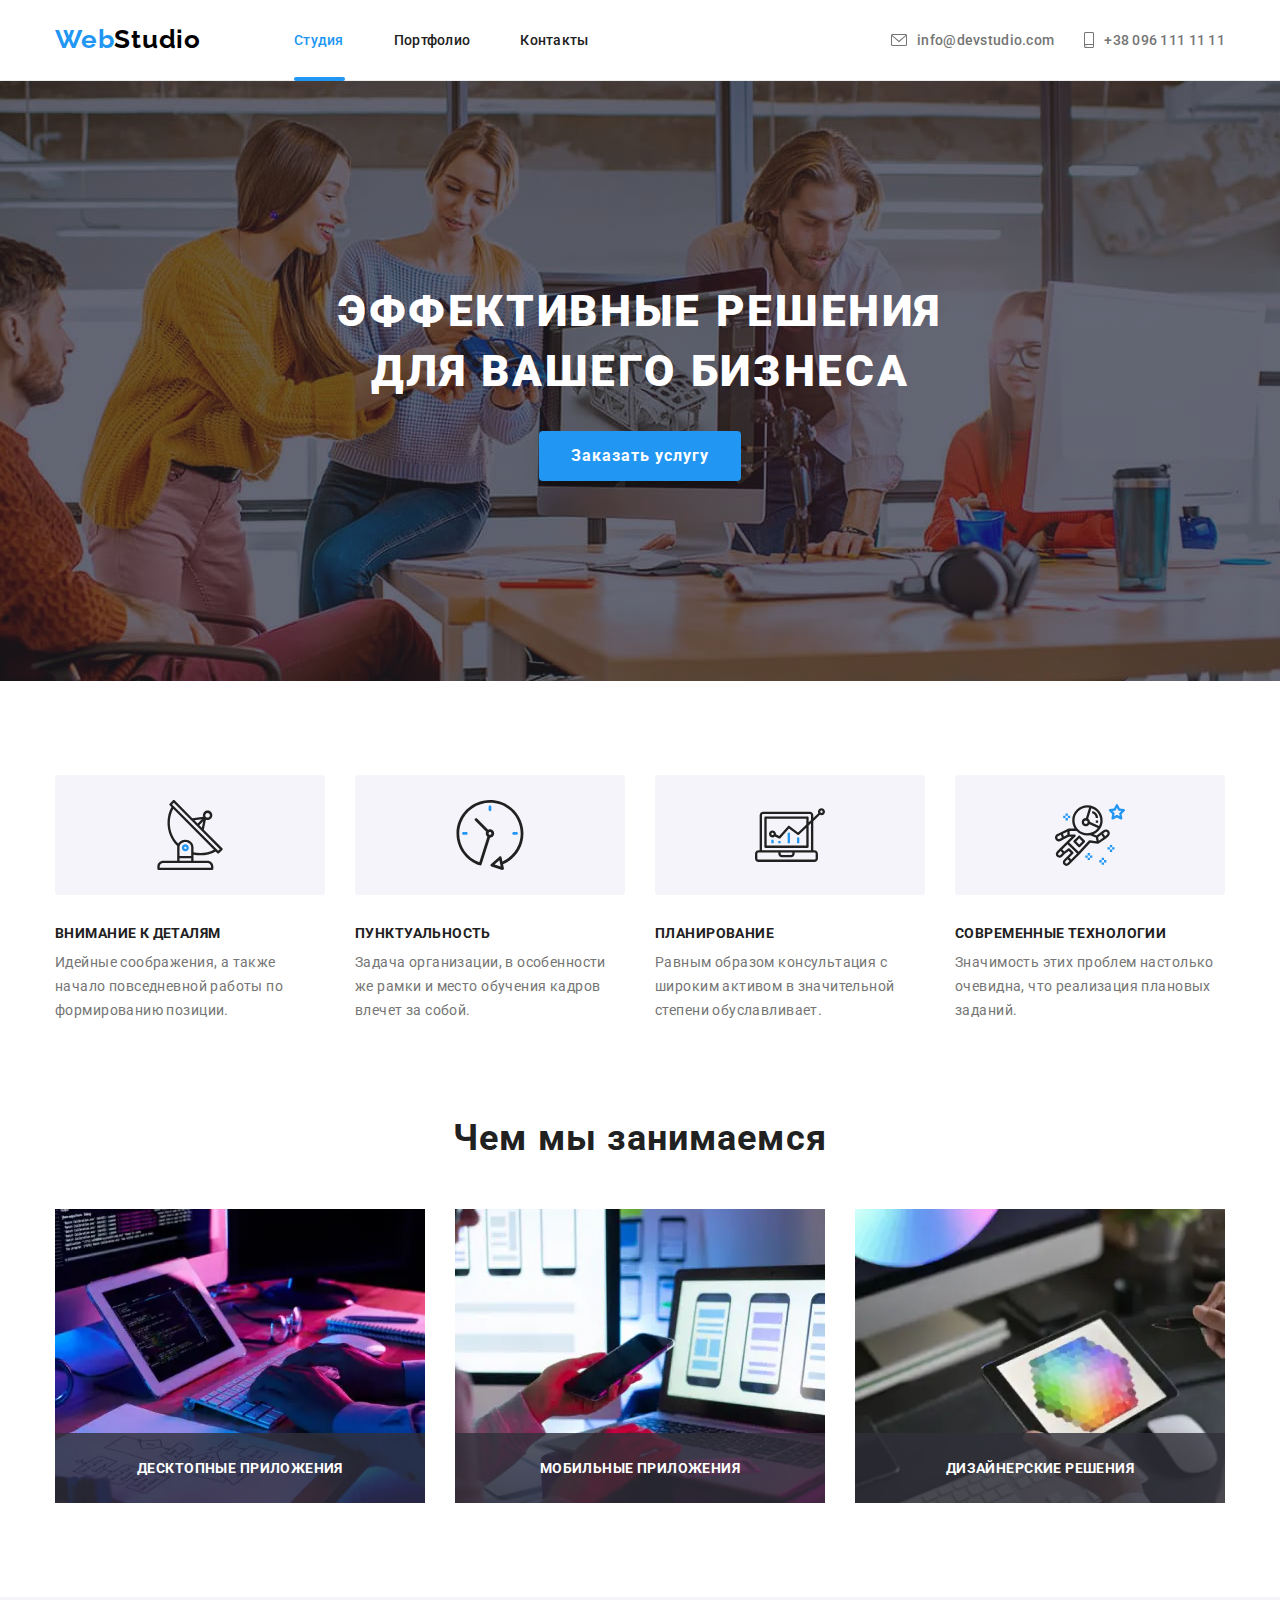
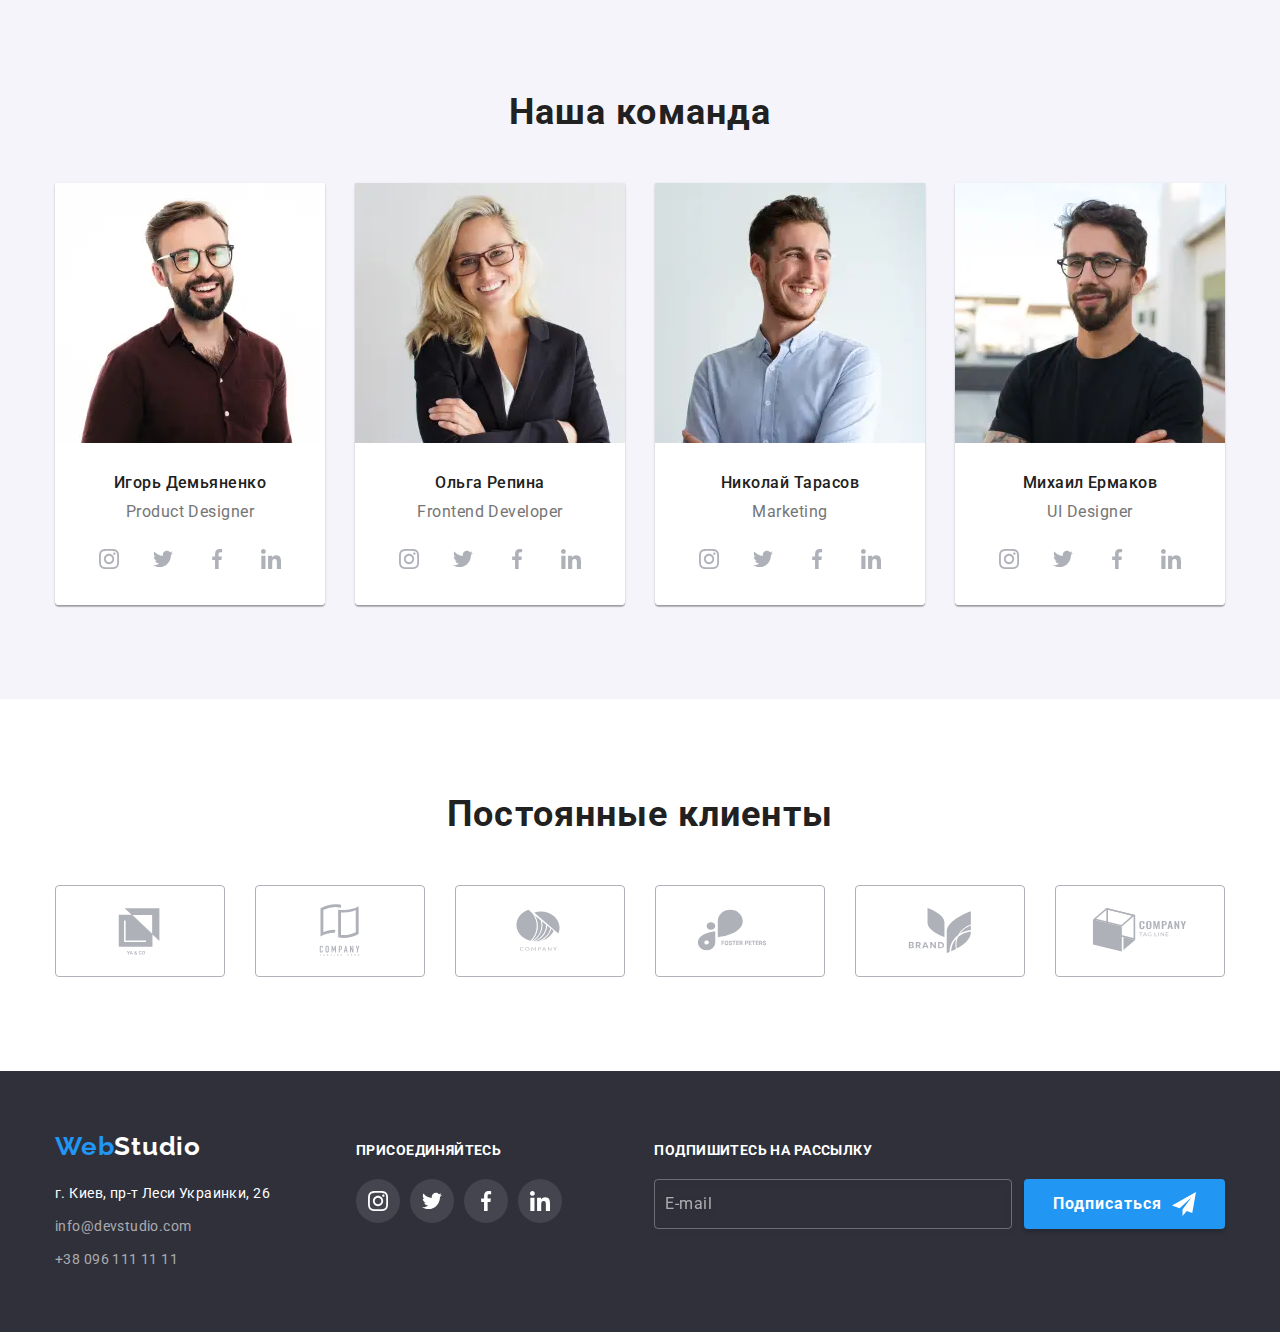
==== commit 3e29442c: "hw" ====
--- a/index.html
+++ b/index.html
@@ -78,30 +78,32 @@
               <a class="mobile-nav__link" href="#">Контакты</a>
             </li>
           </ul>
-          <ul class="mobile-contact">
-            <li class="mobile-contact__item">
-              <a class="mobile-contact__phone" href="tel:+380961111111"> +38 096 111 11 11</a>
-            </li>
-            <li class="mobile-contact__item">
-              <a class="mobile-contact__mail" href="mailto:info@devstudio.com">
-                info@devstudio.com</a
-              >
-            </li>
-          </ul>
-          <ul class="mobile-social">
-            <li class="mobile-social__item">
-              <a class="mobile-social__link" href="#">Instagram</a>
-            </li>
-            <li class="mobile-social__item">
-              <a class="mobile-social__link" href="#">Twitter</a>
-            </li>
-            <li class="mobile-social__item">
-              <a class="mobile-social__link" href="#">Facebook</a>
-            </li>
-            <li class="mobile-social__item">
-              <a class="mobile-social__link" href="#">Linkedln</a>
-            </li>
-          </ul>
+          <div>
+            <ul class="mobile-contact">
+              <li class="mobile-contact__item">
+                <a class="mobile-contact__phone" href="tel:+380961111111"> +38 096 111 11 11</a>
+              </li>
+              <li class="mobile-contact__item">
+                <a class="mobile-contact__mail" href="mailto:info@devstudio.com">
+                  info@devstudio.com</a
+                >
+              </li>
+            </ul>
+            <ul class="mobile-social">
+              <li class="mobile-social__item">
+                <a class="mobile-social__link" href="#">Instagram</a>
+              </li>
+              <li class="mobile-social__item">
+                <a class="mobile-social__link" href="#">Twitter</a>
+              </li>
+              <li class="mobile-social__item">
+                <a class="mobile-social__link" href="#">Facebook</a>
+              </li>
+              <li class="mobile-social__item">
+                <a class="mobile-social__link" href="#">Linkedln</a>
+              </li>
+            </ul>
+          </div>
         </div>
       </div>
     </header>
@@ -723,15 +725,17 @@
         </div>
         <form class="form">
           <b class="form__text">Подпишитесь на рассылку</b>
-          <label class="form__label">
-            <input class="form__input" type="email" name="mail" placeholder="E-mail" />
+          <div class="form__container">
+            <label class="form__label">
+              <input class="form__input" type="email" name="mail" placeholder="E-mail" />
+            </label>
             <button type="submit" class="form__btn">
               <span class="form__btn-text">Подписаться</span>
               <svg class="form__icon" width="24" height="24">
                 <use href="./images/icons.svg#icon-icon-send"></use>
               </svg>
             </button>
-          </label>
+          </div>
         </form>
       </div>
     </footer>
--- a/css/main.min.css
+++ b/css/main.min.css
@@ -1 +1 @@
-:root{--primary-text-color: #212121;--secondary-text-color: #757575;--acsent-text-color: #2196F3;--primary-white-color: #ffffff;--secondary-background-color: #2F303A;--primary-font-family: "Roboto", sans-serif;--secondary-font-family: "Raleway", sans-serif}.visual-hidden{position:absolute;width:1px;height:1px;margin:-1px;border:0;padding:0;white-space:nowrap;clip-path:inset(100%);clip:rect(0 0 0 0);overflow:hidden}.form__btn,.contacts__link,.clients__link,.work__img-wrapper,.privilege__icon-wrapper,.modal-form-checkbox-label,.modal-btn,.mobile-menu__close-btn,.social__link{display:flex;align-items:center;justify-content:center}h1,h2,h3,h4,h5,h6,p{margin-top:0;margin-bottom:0}ul,ol{margin-top:0;margin-bottom:0;padding-left:0}img{display:block}body{background-color:var(--primary-white-color);font-family:var(--primary-font-family);font-size:14px;letter-spacing:.03em;color:var(--primary-text-color)}ul{list-style:none}a{text-decoration:none}.container{width:100%;padding-left:15px;padding-right:15px}@media screen and (min-width: 480px){.container{width:480px;margin:0 auto}}@media screen and (min-width: 768px){.container{width:768px}}@media screen and (min-width: 1200px){.container{width:1200px}}.section{padding-top:60px;padding-bottom:60px}.section__title{margin-bottom:30px;text-align:center;font-size:28px;font-weight:700;line-height:1.1785714286;letter-spacing:.03em}.section_other-background{background-color:#f5f4fa}@media screen and (min-width: 1200px){.section{padding-top:94px;padding-bottom:94px}.section_no-padding-top{padding-top:0px}.section__title{margin-bottom:50px;text-align:center;font-size:36px;line-height:1.17;letter-spacing:.03em}}.logo{display:block;font-family:var(--secondary-font-family);font-size:26px;font-weight:700;line-height:1.1923076923;letter-spacing:.03em;text-decoration:none;color:var(--acsent-text-color)}@media screen and (max-width: 767px){.logo.header__logo{padding-top:16px;padding-bottom:16px}.logo.footer__logo{text-align:center;margin-bottom:20px}}@media screen and (max-width: 1199px){.logo.header__logo{padding-top:26px;padding-bottom:26px}.logo.footer__logo{text-align:center;margin-bottom:20px}}@media screen and (min-width: 1200px){.logo.header__logo{padding-top:24px;padding-bottom:25px}}.logo__part{color:#000;transition:color 250ms cubic-bezier(0.4, 0, 0.2, 1)}.logo__part:hover,.logo__part:focus{color:var(--acsent-text-color)}.logo_theme_dark{color:var(--primary-white-color)}.social{display:flex;justify-content:center}.social__item:not(:last-child){margin-right:10px}.social__link{width:44px;height:44px;border-radius:50%;background-color:var(--primary-white-color);color:#afb1b8;transition:background-color 250ms cubic-bezier(0.4, 0, 0.2, 1),color 250ms cubic-bezier(0.4, 0, 0.2, 1)}.social__link.social__link_theme_dark{background:rgba(255,255,255,.1);color:var(--primary-white-color)}.social__link:hover,.social__link:focus{color:var(--primary-white-color);background-color:var(--acsent-text-color)}.social__icon{fill:currentColor}@media screen and (max-width: 767px){.mobile-menu{position:fixed;top:0;left:0;width:100%;height:100%;background-color:#fff;z-index:1;opacity:0;visibility:hidden;pointer-events:none;transition:opacity 250ms cubic-bezier(0.4, 0, 0.2, 1),visibility 250ms cubic-bezier(0.4, 0, 0.2, 1)}.mobile-menu.is-open{opacity:1;visibility:visible;pointer-events:auto}}.mobile-menu__container{max-width:796px;max-height:480px;position:relative;padding-left:40px;padding-top:48px;padding-bottom:48px}.mobile-menu__close-btn{position:absolute;top:10px;right:15px;border:none;background-color:rgba(0,0,0,0);padding:0;line-height:0;color:var(--primary-text-color);cursor:pointer}.mobile-menu__icon{fill:currentColor;transition:fill 250ms cubic-bezier(0.4, 0, 0.2, 1)}.mobile-menu__icon:not(:last-child){margin-bottom:32px}.mobile-menu__icon:hover,.mobile-menu__icon:focus{fill:var(--acsent-text-color)}.mobile-nav__item:not(:last-child){margin-bottom:32px}.mobile-nav__link{display:block;font-size:40px;font-weight:500;line-height:1.175;letter-spacing:.02em;color:var(--primary-text-color);text-decoration:none;transition:color 250ms cubic-bezier(0.4, 0, 0.2, 1)}.mobile-nav__link:hover,.mobile-nav__link:focus{color:var(--acsent-text-color)}.mobile-nav__link_current{position:relative;color:var(--acsent-text-color)}.mobile-contact{margin-top:302px}.mobile-contact__item:not(:last-child){margin-bottom:32px}.mobile-contact__phone{font-size:34px;font-weight:500;line-height:1.1764705882;letter-spacing:.02em;color:var(--acsent-text-color)}.mobile-contact__mail{font-size:24px;font-weight:500;line-height:1.1666666667;letter-spacing:.02em;color:var(--secondary-text-color)}.mobile-social{margin-top:64px;display:flex}.mobile-social__item:not(:last-child){position:relative;margin-right:10px}.mobile-social__item:not(:last-child)::after{content:"";position:absolute;top:10px;right:-20px;display:block;width:22px;border:1px solid rgba(33,33,33,.2);transform:rotate(90deg)}.mobile-social__item:not(:first-child){margin-left:10px}.mobile-social__link{font-size:18px;font-weight:500;line-height:1.2222222222;letter-spacing:.02em;color:var(--acsent-text-color)}@media screen and (min-width: 768px){.mobile-menu{display:none}}.backdrop{position:fixed;top:0;left:0;width:100%;height:100%;background-color:rgba(0,0,0,.2);transition:opacity 250ms cubic-bezier(0.4, 0, 0.2, 1),visibility 250ms cubic-bezier(0.4, 0, 0.2, 1)}.backdrop.is-hidden{opacity:0;visibility:hidden;pointer-events:none}.modal{position:absolute;top:50%;left:50%;transform:translate(-50%, -50%);padding:40px;background-color:var(--primary-white-color);box-shadow:0px 1px 3px rgba(0,0,0,.12),0px 1px 1px rgba(0,0,0,.14),0px 2px 1px rgba(0,0,0,.2);border-radius:4px}.modal-btn{position:absolute;top:8px;right:8px;width:30px;height:30px;padding:0;background-color:var(--primary-white-color);border:1px solid rgba(0,0,0,.1);border-radius:50%;color:#000;cursor:pointer}.modal-btn-icon{fill:currentColor;transition:fill 250ms cubic-bezier(0.4, 0, 0.2, 1)}.modal-btn-icon:hover,.modal-btn-icon:focus{fill:var(--acsent-text-color)}@media screen and (min-width: 1200px){.modal{min-height:581px;min-width:528px}}@media screen and (max-width: 1199px){.modal{min-height:609px;min-width:450px}}.modal-form{display:flex;flex-direction:column}.modal-form-title{margin-bottom:12px;text-align:center;font-size:20px;font-weight:700;line-height:1.5;letter-spacing:.03em}.modal-form-label{margin-bottom:10px}.modal-form-label-key{display:block;margin-bottom:4px;font-family:var(--primary-font-family);font-size:12px;font-weight:400;line-height:1.1666666667;letter-spacing:.01em;color:var(--secondary-text-color)}.modal-form-input-wrapper{position:relative;display:block}.modal-form-input{width:100%;height:40px;border:1px solid rgba(33,33,33,.2);border-radius:4px;padding-left:42px;transition:border-color 250ms cubic-bezier(0.4, 0, 0.2, 1)}.modal-form-input:focus,.modal-form-input:focus{outline:none;border-color:var(--acsent-text-color)}.modal-form-icon{position:absolute;top:50%;left:15px;transform:translateY(-50%);background-color:rgba(0,0,0,0);transition:fill 250ms cubic-bezier(0.4, 0, 0.2, 1)}.modal-form-input:focus+.modal-form-icon{fill:var(--acsent-text-color)}.label-textarea{margin-bottom:20px}.modal-form-text{display:block;width:100%;height:120px;border:1px solid rgba(33,33,33,.2);border-radius:4px;resize:none;padding:12px 16px;transition:border-color 250ms cubic-bezier(0.4, 0, 0.2, 1)}.modal-form-text:focus,.modal-form-text:focus{outline:none;border-color:var(--acsent-text-color)}.modal-form-text::placeholder{font-family:"Roboto",sans-serif;font-size:12px;font-weight:400;line-height:1.1666666667;letter-spacing:.01em;color:rgba(117,117,117,.5)}.modal-form-checkbox-label{font-size:12px;line-height:1.71;letter-spacing:.03em;color:var(--secondary-text-color);flex-wrap:wrap;margin-bottom:30px}.modal-form-checkbox-label::before{display:block;width:16px;height:15px;border:2px solid var(--primary-text-color);border-radius:3px;content:"";cursor:pointer;margin-right:8px}.modal-form-checkbox:checked+.modal-form-checkbox-label::before{background-image:url(../images/icon-check.svg);border:none}.modal-form-checkbox:focus+.modal-form-checkbox-label::before{border-color:var(--acsent-text-color)}.modal-form-link{color:var(--acsent-text-color)}.modal-form-btn{min-width:200px;align-self:center;font-size:16px;font-weight:700;line-height:1.875;letter-spacing:.06em;color:var(--primary-white-color);cursor:pointer;border:1px solid rgba(0,0,0,0);box-shadow:0px 4px 4px rgba(0,0,0,.15);border-radius:4px;background-color:var(--acsent-text-color);padding:12px 20px;transition:background-color 250ms cubic-bezier(0.4, 0, 0.2, 1)}.modal-form-btn:hover,.modal-form-btn:focus{background-color:#188ce8;outline:none}@media screen and (min-width: 1200px){modal-form-title{font-size:20px;font-weight:700;line-height:1.15;letter-spacing:.03em}}.header{border-bottom:1px solid #ececec}.header__container{display:flex;align-items:center}@media screen and (max-width: 1199px){.menu__link_current::after{width:calc(100% + 2px);bottom:-1px}.contact__link{font-size:12px;font-weight:500;line-height:1.1666666667}.contact__item:not(:last-child){margin-bottom:10px}.contact__icon{margin-right:8px}}@media screen and (max-width: 767px){.header__container{justify-content:space-between}.burger-btn{border:none;background-color:rgba(0,0,0,0);padding:0;line-height:0}.burger-btn__icon{fill:#000;transition:fill 250ms cubic-bezier(cubic-bezier(0.4, 0, 0.2, 1))}.burger-btn__icon:hover,.burger-btn__icon:focus{fill:var(--acsent-text-color)}.menu{display:none}.contact{display:none}}@media screen and (min-width: 768px){.burger-btn{display:none}.navigation,.menu{display:flex}.header__menu{margin-left:88px}.menu__item+.menu__item{margin-left:50px}.menu__link{display:block;padding-top:32px;padding-bottom:32px;font-size:14px;font-weight:500;line-height:1.1428571429;letter-spacing:.02em;color:var(--primary-text-color);transition:color 250ms cubic-bezier(0.4, 0, 0.2, 1)}.menu__link:hover,.menu__link:focus{color:var(--acsent-text-color)}.menu__link_current{position:relative;color:var(--acsent-text-color)}.menu__link_current::after{content:"";position:absolute;display:block;height:4px;background-color:var(--acsent-text-color);border-radius:2px;left:0;bottom:-3px}.contact{margin-left:auto}.contact__link{display:flex;align-items:center;letter-spacing:.02em;color:var(--secondary-text-color);transition:color 250ms cubic-bezier(0.4, 0, 0.2, 1)}.contact__link:hover,.contact__link:focus{color:var(--acsent-text-color)}.contact__item+.contact__item{display:flex;align-items:center}.contact__icon{fill:currentColor}}@media screen and (min-width: 1200px){.contact{display:flex;align-items:center}.header__menu{margin-left:93px}.menu__link_current::after{width:calc(100% + 1px)}.contact__link{padding-top:32px;padding-bottom:32px;font-size:14px;font-weight:500;line-height:1.1428571429}.contact__item+.contact__item{margin-left:30px}.contact__icon{margin-right:10px}}.hero{text-align:center;margin-left:auto;margin-right:auto;background-repeat:no-repeat;background-size:cover;background-position:center;background-color:#c4c4c4}.hero__title{margin-bottom:30px;letter-spacing:.06em;text-transform:uppercase;text-align:center;color:var(--primary-white-color)}.hero__btn{padding:10px 32px;min-width:200px;font-family:var(--primary-font-family);font-size:16px;font-weight:700;line-height:1.875;text-align:center;letter-spacing:.06em;color:var(--primary-white-color);background-color:var(--acsent-text-color);box-shadow:0px 4px 4px rgba(0,0,0,.15);cursor:pointer;border-radius:4px;border:0px solid rgba(0,0,0,0)}@media screen and (max-width: 1199px){.hero{padding-top:118px;padding-bottom:118px;max-width:768px;height:400px;background-image:linear-gradient(to right, rgba(47, 48, 58, 0.4), rgba(47, 48, 58, 0.4)),url("../images/hero/hero-tablet.jpg")}}@media screen and (max-width: 1199px)and (min-device-pixel-ratio: 2),screen and (max-width: 1199px)and (min-resolution: 192dpi),screen and (max-width: 1199px)and (min-resolution: 2dppx){.hero{background-image:url("../images/hero/hero-tablet@2x.jpg")}}@media screen and (max-width: 1199px){.hero__title{font-size:26px;font-weight:900;line-height:1.6153846154}}@media screen and (max-width: 767px){.hero{max-width:480px;background-image:linear-gradient(to right, rgba(47, 48, 58, 0.4), rgba(47, 48, 58, 0.4)),url("../images/hero/hero-mobile.jpg")}}@media screen and (max-width: 767px)and (min-device-pixel-ratio: 2),screen and (max-width: 767px)and (min-resolution: 192dpi),screen and (max-width: 767px)and (min-resolution: 2dppx){.hero{background-image:url("../images/hero/hero-mobile@2x.jpg")}}@media screen and (min-width: 1200px){.hero{padding-top:200px;padding-bottom:200px;height:600px;max-height:1600px;background-image:linear-gradient(to right, rgba(47, 48, 58, 0.4), rgba(47, 48, 58, 0.4)),url("../images/hero/hero.jpg")}}@media screen and (min-width: 1200px)and (min-device-pixel-ratio: 2),screen and (min-width: 1200px)and (min-resolution: 192dpi),screen and (min-width: 1200px)and (min-resolution: 2dppx){.hero{background-image:url("../images/hero/hero@2x.jpg")}}@media screen and (min-width: 1200px){.hero__title{font-size:44px;font-weight:900;line-height:1.3636363636}}.privilege__icon-wrapper{min-height:120px;background:#f5f4fa;border-radius:4px}.privilege__title{margin-bottom:10px;margin-top:30px;font-size:14px;font-weight:700;line-height:1.1428571429;text-transform:uppercase}.privilege__text{line-height:1.71;color:var(--secondary-text-color)}@media screen and (min-width: 768px){.privilege{display:flex;flex-wrap:wrap}.privilege__item{flex-basis:calc((100% - 30px)/2)}.privilege__item:nth-child(odd){margin-right:30px}.privilege__item:nth-child(n+3){margin-bottom:30px}}@media screen and (min-width: 1200px){.privilege{display:flex}.privilege__item{flex-basis:calc((100% - 90px)/4)}.privilege__item:not(:last-child){margin-right:30px}}@media screen and (max-width: 767px){.privilege__item{max-width:450px}.privilege__item:not(:last-child){margin-bottom:30px}.privilege__title{text-align:center}}@media screen and (max-width: 1199px){.section_no-padding-top{display:none}}.work{display:flex}.work__item{flex-basis:calc((100% - 60px)/3);margin-right:30px;position:relative}.work__item:last-child{margin-right:0px}.work__link{display:block;text-decoration:none}.work__img-wrapper{background-color:rgba(47,48,58,.8);min-width:100%;height:70px;position:absolute;bottom:0;left:0}.work__title{font-size:14px;font-weight:700;line-height:1.1428571429;text-transform:uppercase;color:var(--primary-white-color);text-decoration:none}.team__item{background-color:var(--primary-white-color);box-shadow:0px 1px 3px rgba(0,0,0,.12),0px 1px 1px rgba(0,0,0,.14),0px 2px 1px rgba(0,0,0,.2);border-radius:0px 0px 4px 4px}.picture-img{width:100%}.team__box{padding-top:30px;padding-bottom:24px;background-color:#fff;border-radius:0px 0px 4px 4px}.team__title{margin-bottom:10px;font-size:16px;font-weight:500;line-height:1.1875;letter-spacing:.03em;text-align:center}.team__text{font-size:16px;line-height:1.19;letter-spacing:.03em;color:var(--secondary-text-color);text-align:center;margin-bottom:16px}@media screen and (max-width: 1199px){.team__item{flex-basis:calc((100% - 30px)/2);margin-right:30px;margin-bottom:30px}.team__item:nth-child(even){margin-right:0px}.team__item:nth-child(n+3){margin-bottom:0px}.team__box{padding-bottom:24px}}@media screen and (max-width: 767px){.team__item{width:450px}.team__item:not(:last-child){margin-bottom:30px}}@media screen and (min-width: 768px){.team{display:flex;flex-wrap:wrap}}@media screen and (min-width: 1200px){.team__item{flex-basis:calc((100% - 90px)/4)}.team__item:not(:last-child){margin-right:30px}}.clients{display:flex}.clients__link{height:92px;border:1px solid #afb1b8;border-radius:4px;background-color:var(--primary-white-color);color:#afb1b8;transition:color 250ms cubic-bezier(0.4, 0, 0.2, 1),border 250ms cubic-bezier(0.4, 0, 0.2, 1)}.clients__link:hover,.clients__link:focus{color:var(--acsent-text-color);border:1px solid var(--acsent-text-color)}.clients__icon{fill:currentColor}@media screen and (max-width: 1199px){.clients{flex-wrap:wrap;gap:30px}.clients__item{flex-basis:calc((100% - 60px)/3)}}@media screen and (max-width: 767px){.clients__item{flex-basis:calc((100% - 30px)/2);gap:30px}}@media screen and (min-width: 1200px){.clients{justify-content:center}.clients__link{width:170px}.clients__item:not(:last-child){margin-right:30px}}.filter{display:flex;align-items:center}.filter__item:not(:last-child){margin-right:8px}.filter__btn{padding:6px 22px;min-width:73px;font-family:var(--primary-font-family);font-size:16px;font-weight:500;line-height:1.625;letter-spacing:.03em;text-align:center;color:var(--primary-text-color);background:#f5f4fa;cursor:pointer;border:0px solid rgba(0,0,0,0);border-radius:4px;transition:color 250ms cubic-bezier(0.4, 0, 0.2, 1),background-color 250ms cubic-bezier(0.4, 0, 0.2, 1),box-shadow 250ms cubic-bezier(0.4, 0, 0.2, 1)}.filter__btn:hover,.filter__btn:focus{color:var(--primary-white-color);background-color:var(--acsent-text-color);box-shadow:0px 3px 1px rgba(0,0,0,.1),0px 1px 2px rgba(0,0,0,.08),0px 2px 2px rgba(0,0,0,.12)}.filter__btn.current{color:var(--primary-white-color);background:var(--acsent-text-color);box-shadow:0px 3px 1px rgba(0,0,0,.1),0px 1px 2px rgba(0,0,0,.08),0px 2px 2px rgba(0,0,0,.12)}@media screen and (max-width: 767px){.filter{flex-wrap:wrap;justify-content:flex-start;margin-bottom:40px}.filter__item:nth-child(-n+3){margin-bottom:15px}}@media screen and (min-width: 768px){.filter{justify-content:center;margin-bottom:30px}}@media screen and (min-width: 1200px){.filter{margin-bottom:50px}}.gallery__link{text-decoration:none;display:block;transition:box-shadow 250ms cubic-bezier(0.4, 0, 0.2, 1)}.gallery__link:hover,.gallery__link:focus{box-shadow:0px 1px 1px rgba(0,0,0,.12),0px 4px 4px rgba(0,0,0,.06),1px 4px 6px rgba(0,0,0,.16)}.gallery__img-wrapper{min-height:110px;padding-top:20px;padding-left:24px;background:#fff;border:1px solid #eee}.gallery__titel{margin-bottom:4px;font-size:18px;font-weight:700;line-height:2;letter-spacing:.06em;color:var(--primary-text-color)}.gallery__text{font-size:16px;line-height:1.88;color:var(--secondary-text-color)}.gallery__thumb{position:relative;overflow:hidden}.gallery__thumb-text{position:absolute;top:0;left:0;width:100%;height:100%;font-size:18px;line-height:1.56;letter-spacing:.03em;color:var(--primary-white-color);background-color:rgba(33,150,243,.9);padding:77px 24px;overflow:auto;transform:translateY(100%);transition:transform 250ms cubic-bezier(0.4, 0, 0.2, 1)}.gallery__link:hover .gallery__thumb-text,.gallery__link:focus .gallery__thumb-text{transform:translateY(0%)}@media screen and (min-width: 768px){.gallery{display:flex;flex-wrap:wrap;gap:30px}.gallery__item{flex-basis:calc((100% - 30px)/2)}.gallery__img-wrapper{max-width:354px}}@media screen and (min-width: 1200px){.gallery__item{flex-basis:calc((100% - 60px)/3)}.gallery__img-wrapper{max-width:370px}}@media screen and (max-width: 767px){.gallery__item{margin-bottom:30px}.gallery__item:not(:last-child){margin-bottom:30px}.gallery__img-wrapper{max-width:450px}}.footer{padding-top:60px;padding-bottom:60px;background-color:var(--secondary-background-color)}.contacts__item{display:block}.contacts__link{font-style:normal;line-height:1.71;color:var(--primary-white-color);text-decoration:none;transition:color 250ms cubic-bezier(0.4, 0, 0.2, 1)}.contacts__link:hover,.contacts__link:focus{color:var(--acsent-text-color)}.social__link_color_grey{color:rgba(255,255,255,.6)}.social__text,.form__text{display:block;margin-bottom:20px;font-weight:700;line-height:1.14;letter-spacing:.03em;text-transform:uppercase;color:var(--primary-white-color)}.form__input{height:50px;width:100%;padding-left:10px;background-color:rgba(0,0,0,0);border:1px solid rgba(255,255,255,.3);filter:drop-shadow(0px 4px 4px rgba(0, 0, 0, 0.15));border-radius:4px;color:var(--primary-white-color)}.form__input::placeholder{font-size:16px;font-weight:400;line-height:1.25;letter-spacing:.03em;color:rgba(255,255,255,.6)}.form__btn{min-width:200px;padding:10px 29px;margin-left:auto;margin-right:auto;cursor:pointer;border:none;background-color:var(--acsent-text-color);box-shadow:0px 4px 4px rgba(0,0,0,.15);border-radius:4px}.form__btn-text{align-items:center;text-align:center;margin-right:10px;font-size:16px;font-weight:700;line-height:1.875;letter-spacing:.06em;color:var(--primary-white-color)}@media screen and (max-width: 767px){.social__container{margin-top:60px}.form{margin-top:60px}}@media screen and (max-width: 1199px){.contacts__item{text-align:center}.form{margin-right:auto;margin-left:auto}.form__input{max-width:450px}.social__text,.form__text{text-align:center}.form__btn{margin-top:20px}}@media screen and (min-width: 768px){.footer__tablet-container{display:flex;align-items:baseline;justify-content:space-between}.contacts__link{display:flex;justify-content:center;align-items:center}.contacts__item:not(:last-child){margin-bottom:8px}.social_container{margin-right:89px}.form{display:block;text-align:center}}@media screen and (min-width: 1200px){.footer__container-flex{display:flex;align-items:baseline}.footer__nav-container{margin-right:70px}.contacts{margin-top:20px;min-width:231px}.contacts__item:not(:last-child){margin-bottom:9px}.contacts__link{display:block}.form{margin-left:auto}.form__label{display:flex}.form__input{min-width:358px}.form__btn{margin-left:12px}}/*# sourceMappingURL=main.min.css.map */+:root{--primary-text-color: #212121;--secondary-text-color: #757575;--acsent-text-color: #2196F3;--primary-white-color: #ffffff;--secondary-background-color: #2F303A;--primary-font-family: "Roboto", sans-serif;--secondary-font-family: "Raleway", sans-serif}.visual-hidden{position:absolute;width:1px;height:1px;margin:-1px;border:0;padding:0;white-space:nowrap;clip-path:inset(100%);clip:rect(0 0 0 0);overflow:hidden}.form__btn,.contacts__link,.clients__link,.work__img-wrapper,.privilege__icon-wrapper,.modal-form-checkbox-label,.modal-btn,.mobile-menu__close-btn,.social__link{display:flex;align-items:center;justify-content:center}h1,h2,h3,h4,h5,h6,p{margin-top:0;margin-bottom:0}ul,ol{margin-top:0;margin-bottom:0;padding-left:0}img{display:block}body{background-color:var(--primary-white-color);font-family:var(--primary-font-family);font-size:14px;letter-spacing:.03em;color:var(--primary-text-color)}ul{list-style:none}a{text-decoration:none}.container{width:100%;padding-left:15px;padding-right:15px}@media screen and (min-width: 480px){.container{width:480px;margin:0 auto}}@media screen and (min-width: 768px){.container{width:768px}}@media screen and (min-width: 1200px){.container{width:1200px}}.section{padding-top:60px;padding-bottom:60px}.section__title{margin-bottom:30px;text-align:center;font-size:28px;font-weight:700;line-height:1.1785714286;letter-spacing:.03em}.section_other-background{background-color:#f5f4fa}@media screen and (min-width: 1200px){.section{padding-top:94px;padding-bottom:94px}.section_no-padding-top{padding-top:0px}.section__title{margin-bottom:50px;text-align:center;font-size:36px;line-height:1.17;letter-spacing:.03em}}.logo{display:block;font-family:var(--secondary-font-family);font-size:26px;font-weight:700;line-height:1.1923076923;letter-spacing:.03em;text-decoration:none;color:var(--acsent-text-color)}@media screen and (max-width: 1199px){.logo.header__logo{padding-top:26px;padding-bottom:26px}.logo.footer__logo{text-align:center;margin-bottom:20px}}@media screen and (max-width: 767px){.logo.header__logo{padding-top:16px;padding-bottom:16px}.logo.footer__logo{text-align:center;margin-bottom:20px}}@media screen and (min-width: 1200px){.logo.header__logo{padding-top:24px;padding-bottom:25px}}.logo__part{color:#000;transition:color 250ms cubic-bezier(0.4, 0, 0.2, 1)}.logo__part:hover,.logo__part:focus{color:var(--acsent-text-color)}.logo_theme_dark{color:var(--primary-white-color)}.social{display:flex;justify-content:center}.social__item:not(:last-child){margin-right:10px}.social__link{width:44px;height:44px;border-radius:50%;background-color:var(--primary-white-color);color:#afb1b8;transition:background-color 250ms cubic-bezier(0.4, 0, 0.2, 1),color 250ms cubic-bezier(0.4, 0, 0.2, 1)}.social__link.social__link_theme_dark{background:rgba(255,255,255,.1);color:var(--primary-white-color)}.social__link:hover,.social__link:focus{color:var(--primary-white-color);background-color:var(--acsent-text-color)}.social__icon{fill:currentColor}@media screen and (max-width: 767px){.mobile-menu{position:fixed;top:0;left:0;width:100%;height:100%;background-color:#fff;z-index:1;opacity:0;visibility:hidden;pointer-events:none;transition:opacity 250ms cubic-bezier(0.4, 0, 0.2, 1),visibility 250ms cubic-bezier(0.4, 0, 0.2, 1)}.mobile-menu.is-open{opacity:1;visibility:visible;pointer-events:auto}}.mobile-menu__container{display:flex;flex-direction:column;justify-content:space-between;min-width:480px;min-height:768px;position:relative;padding-left:40px;padding-top:48px;padding-bottom:48px}.mobile-menu__flex-container{display:flex;flex-direction:column;justify-content:flex-end}.mobile-menu__close-btn{position:absolute;top:10px;right:15px;border:none;background-color:rgba(0,0,0,0);padding:0;line-height:0;color:var(--primary-text-color);cursor:pointer}.mobile-menu__icon{fill:currentColor;transition:fill 250ms cubic-bezier(0.4, 0, 0.2, 1)}.mobile-menu__icon:not(:last-child){margin-bottom:32px}.mobile-menu__icon:hover,.mobile-menu__icon:focus{fill:var(--acsent-text-color)}.mobile-nav__item:not(:last-child){margin-bottom:32px}.mobile-nav__link{display:block;font-size:40px;font-weight:500;line-height:1.175;letter-spacing:.02em;color:var(--primary-text-color);text-decoration:none;transition:color 250ms cubic-bezier(0.4, 0, 0.2, 1)}.mobile-nav__link:hover,.mobile-nav__link:focus{color:var(--acsent-text-color)}.mobile-nav__link_current{position:relative;color:var(--acsent-text-color)}.mobile-contact__item:not(:last-child){margin-bottom:32px}.mobile-contact__phone{font-size:34px;font-weight:500;line-height:1.1764705882;letter-spacing:.02em;color:var(--acsent-text-color)}.mobile-contact__mail{font-size:24px;font-weight:500;line-height:1.1666666667;letter-spacing:.02em;color:var(--secondary-text-color)}.mobile-social{margin-top:64px;display:flex}.mobile-social__item:not(:last-child){position:relative;margin-right:10px}.mobile-social__item:not(:last-child)::after{content:"";position:absolute;top:10px;right:-20px;display:block;width:22px;border:1px solid rgba(33,33,33,.2);transform:rotate(90deg)}.mobile-social__item:not(:first-child){margin-left:10px}.mobile-social__link{font-size:18px;font-weight:500;line-height:1.2222222222;letter-spacing:.02em;color:var(--acsent-text-color)}@media screen and (min-width: 768px){.mobile-menu{display:none}}.backdrop{position:fixed;top:0;left:0;width:100%;height:100%;background-color:rgba(0,0,0,.2);transition:opacity 250ms cubic-bezier(0.4, 0, 0.2, 1),visibility 250ms cubic-bezier(0.4, 0, 0.2, 1)}.backdrop.is-hidden{opacity:0;visibility:hidden;pointer-events:none}.modal{position:absolute;top:50%;left:50%;transform:translate(-50%, -50%);padding:40px;background-color:var(--primary-white-color);box-shadow:0px 1px 3px rgba(0,0,0,.12),0px 1px 1px rgba(0,0,0,.14),0px 2px 1px rgba(0,0,0,.2);border-radius:4px}.modal-btn{position:absolute;top:8px;right:8px;width:30px;height:30px;padding:0;background-color:var(--primary-white-color);border:1px solid rgba(0,0,0,.1);border-radius:50%;color:#000;cursor:pointer}.modal-btn-icon{fill:currentColor;transition:fill 250ms cubic-bezier(0.4, 0, 0.2, 1)}.modal-btn-icon:hover,.modal-btn-icon:focus{fill:var(--acsent-text-color)}@media screen and (min-width: 1200px){.modal{min-height:581px;min-width:528px}}@media screen and (max-width: 1199px){.modal{min-height:609px;min-width:450px}}.modal-form{display:flex;flex-direction:column}.modal-form-title{margin-bottom:12px;text-align:center;font-size:20px;font-weight:700;line-height:1.5;letter-spacing:.03em}.modal-form-label{margin-bottom:10px}.modal-form-label-key{display:block;margin-bottom:4px;font-family:var(--primary-font-family);font-size:12px;font-weight:400;line-height:1.1666666667;letter-spacing:.01em;color:var(--secondary-text-color)}.modal-form-input-wrapper{position:relative;display:block}.modal-form-input{width:100%;height:40px;border:1px solid rgba(33,33,33,.2);border-radius:4px;padding-left:42px;transition:border-color 250ms cubic-bezier(0.4, 0, 0.2, 1)}.modal-form-input:focus,.modal-form-input:focus{outline:none;border-color:var(--acsent-text-color)}.modal-form-icon{position:absolute;top:50%;left:15px;transform:translateY(-50%);background-color:rgba(0,0,0,0);transition:fill 250ms cubic-bezier(0.4, 0, 0.2, 1)}.modal-form-input:focus+.modal-form-icon{fill:var(--acsent-text-color)}.label-textarea{margin-bottom:20px}.modal-form-text{display:block;width:100%;height:120px;border:1px solid rgba(33,33,33,.2);border-radius:4px;resize:none;padding:12px 16px;transition:border-color 250ms cubic-bezier(0.4, 0, 0.2, 1)}.modal-form-text:focus,.modal-form-text:focus{outline:none;border-color:var(--acsent-text-color)}.modal-form-text::placeholder{font-family:"Roboto",sans-serif;font-size:12px;font-weight:400;line-height:1.1666666667;letter-spacing:.01em;color:rgba(117,117,117,.5)}.modal-form-checkbox-label{font-size:12px;line-height:1.71;letter-spacing:.03em;color:var(--secondary-text-color);flex-wrap:wrap;margin-bottom:30px}.modal-form-checkbox-label::before{display:block;width:16px;height:15px;border:2px solid var(--primary-text-color);border-radius:3px;content:"";cursor:pointer;margin-right:8px}.modal-form-checkbox:checked+.modal-form-checkbox-label::before{background-image:url(../images/icon-check.svg);border:none}.modal-form-checkbox:focus+.modal-form-checkbox-label::before{border-color:var(--acsent-text-color)}.modal-form-link{color:var(--acsent-text-color)}.modal-form-btn{min-width:200px;align-self:center;font-size:16px;font-weight:700;line-height:1.875;letter-spacing:.06em;color:var(--primary-white-color);cursor:pointer;border:1px solid rgba(0,0,0,0);box-shadow:0px 4px 4px rgba(0,0,0,.15);border-radius:4px;background-color:var(--acsent-text-color);padding:12px 20px;transition:background-color 250ms cubic-bezier(0.4, 0, 0.2, 1)}.modal-form-btn:hover,.modal-form-btn:focus{background-color:#188ce8;outline:none}@media screen and (min-width: 1200px){modal-form-title{font-size:20px;font-weight:700;line-height:1.15;letter-spacing:.03em}}.header{border-bottom:1px solid #ececec}.header__container{display:flex;align-items:center}@media screen and (max-width: 1199px){.menu__link_current::after{width:calc(100% + 2px);bottom:0px}.contact__link{font-size:12px;font-weight:500;line-height:1.1666666667}.contact__item:not(:last-child){margin-bottom:10px}.contact__icon{margin-right:8px}}@media screen and (max-width: 767px){.header__container{justify-content:space-between}.burger-btn{border:none;background-color:rgba(0,0,0,0);padding:0;line-height:0}.burger-btn__icon{fill:#000;transition:fill 250ms cubic-bezier(cubic-bezier(0.4, 0, 0.2, 1))}.burger-btn__icon:hover,.burger-btn__icon:focus{fill:var(--acsent-text-color)}.menu{display:none}.contact{display:none}}@media screen and (min-width: 768px){.burger-btn{display:none}.navigation,.menu{display:flex}.header__menu{margin-left:88px}.menu__item+.menu__item{margin-left:50px}.menu__link{display:block;padding-top:32px;padding-bottom:32px;font-size:14px;font-weight:500;line-height:1.1428571429;letter-spacing:.02em;color:var(--primary-text-color);transition:color 250ms cubic-bezier(0.4, 0, 0.2, 1)}.menu__link:hover,.menu__link:focus{color:var(--acsent-text-color)}.menu__link_current{position:relative;color:var(--acsent-text-color)}.menu__link_current::after{content:"";position:absolute;display:block;height:4px;background-color:var(--acsent-text-color);border-radius:2px;left:0;bottom:-1px}.contact{margin-left:auto}.contact__link{display:flex;align-items:center;letter-spacing:.02em;color:var(--secondary-text-color);transition:color 250ms cubic-bezier(0.4, 0, 0.2, 1)}.contact__link:hover,.contact__link:focus{color:var(--acsent-text-color)}.contact__item+.contact__item{display:flex;align-items:center}.contact__icon{fill:currentColor}}@media screen and (min-width: 1200px){.contact{display:flex;align-items:center}.header__menu{margin-left:93px}.menu__link_current::after{width:calc(100% + 1px)}.contact__link{padding-top:32px;padding-bottom:32px;font-size:14px;font-weight:500;line-height:1.1428571429}.contact__item+.contact__item{margin-left:30px}.contact__icon{margin-right:10px}}.hero{text-align:center;margin-left:auto;margin-right:auto;background-repeat:no-repeat;background-size:cover;background-position:center;background-color:#c4c4c4}.hero__title{margin-bottom:30px;letter-spacing:.06em;text-transform:uppercase;text-align:center;color:var(--primary-white-color)}.hero__btn{padding:10px 32px;min-width:200px;font-family:var(--primary-font-family);font-size:16px;font-weight:700;line-height:1.875;text-align:center;letter-spacing:.06em;color:var(--primary-white-color);background-color:var(--acsent-text-color);box-shadow:0px 4px 4px rgba(0,0,0,.15);cursor:pointer;border-radius:4px;border:0px solid rgba(0,0,0,0)}@media screen and (max-width: 1199px){.hero{padding-top:118px;padding-bottom:118px;height:400px;background-image:linear-gradient(to right, rgba(47, 48, 58, 0.4), rgba(47, 48, 58, 0.4)),url("../images/hero/hero-tablet.jpg")}}@media screen and (max-width: 1199px)and (min-device-pixel-ratio: 2),screen and (max-width: 1199px)and (min-resolution: 192dpi),screen and (max-width: 1199px)and (min-resolution: 2dppx){.hero{background-image:linear-gradient(to right, rgba(47, 48, 58, 0.4), rgba(47, 48, 58, 0.4)),url("../images/hero/hero-tablet@2x.jpg")}}@media screen and (max-width: 1199px){.hero__title{font-size:26px;font-weight:900;line-height:1.6153846154}}@media screen and (max-width: 767px){.hero{background-image:linear-gradient(to right, rgba(47, 48, 58, 0.4), rgba(47, 48, 58, 0.4)),url("../images/hero/hero-mobile.jpg")}}@media screen and (max-width: 767px)and (min-device-pixel-ratio: 2),screen and (max-width: 767px)and (min-resolution: 192dpi),screen and (max-width: 767px)and (min-resolution: 2dppx){.hero{background-image:linear-gradient(to right, rgba(47, 48, 58, 0.4), rgba(47, 48, 58, 0.4)),url("../images/hero/hero-mobile@2x.jpg")}}@media screen and (min-width: 1200px){.hero{padding-top:200px;padding-bottom:200px;height:600px;max-height:1600px;background-image:linear-gradient(to right, rgba(47, 48, 58, 0.4), rgba(47, 48, 58, 0.4)),url("../images/hero/hero.jpg")}}@media screen and (min-width: 1200px)and (min-device-pixel-ratio: 2),screen and (min-width: 1200px)and (min-resolution: 192dpi),screen and (min-width: 1200px)and (min-resolution: 2dppx){.hero{background-image:linear-gradient(to right, rgba(47, 48, 58, 0.4), rgba(47, 48, 58, 0.4)),url("../images/hero/hero@2x.jpg")}}@media screen and (min-width: 1200px){.hero__title{font-size:44px;font-weight:900;line-height:1.3636363636}}.privilege__icon-wrapper{min-height:120px;background:#f5f4fa;border-radius:4px}.privilege__title{margin-bottom:10px;margin-top:30px;font-size:14px;font-weight:700;line-height:1.1428571429;text-transform:uppercase}.privilege__text{line-height:1.71;color:var(--secondary-text-color)}@media screen and (max-width: 767px){.privilege__item:not(:last-child){margin-bottom:30px}.privilege__title{text-align:center}}@media screen and (min-width: 768px){.privilege{display:flex;flex-wrap:wrap;gap:30px}.privilege__item{flex-basis:calc((100% - 30px)/2)}}@media screen and (min-width: 1200px){.privilege{display:flex;flex-wrap:no-wrap;gap:0px}.privilege__item{flex-basis:calc((100% - 90px)/4)}.privilege__item:not(:last-child){margin-right:30px}}@media screen and (max-width: 1199px){.section_no-padding-top{display:none}}.work{display:flex}.work__item{flex-basis:calc((100% - 60px)/3);margin-right:30px;position:relative}.work__item:last-child{margin-right:0px}.work__link{display:block;text-decoration:none}.work__img-wrapper{background-color:rgba(47,48,58,.8);min-width:100%;height:70px;position:absolute;bottom:0;left:0}.work__title{font-size:14px;font-weight:700;line-height:1.1428571429;text-transform:uppercase;color:var(--primary-white-color);text-decoration:none}.team__item{background-color:var(--primary-white-color);box-shadow:0px 1px 3px rgba(0,0,0,.12),0px 1px 1px rgba(0,0,0,.14),0px 2px 1px rgba(0,0,0,.2);border-radius:0px 0px 4px 4px}.picture-img{width:100%}.team__box{padding-top:30px;padding-bottom:24px;background-color:#fff;border-radius:0px 0px 4px 4px}.team__title{margin-bottom:10px;font-size:16px;font-weight:500;line-height:1.1875;letter-spacing:.03em;text-align:center}.team__text{font-size:16px;line-height:1.19;letter-spacing:.03em;color:var(--secondary-text-color);text-align:center;margin-bottom:16px}@media screen and (max-width: 1199px){.team__item{flex-basis:calc((100% - 30px)/2)}}@media screen and (max-width: 767px){.team__item:not(:last-child){margin-bottom:30px}}@media screen and (min-width: 768px){.team{display:flex;flex-wrap:wrap;gap:30px}}@media screen and (min-width: 1200px){.team__item{flex-basis:calc((100% - 90px)/4)}}.clients{display:flex}.clients__link{height:92px;border:1px solid #afb1b8;border-radius:4px;background-color:var(--primary-white-color);color:#afb1b8;transition:color 250ms cubic-bezier(0.4, 0, 0.2, 1),border 250ms cubic-bezier(0.4, 0, 0.2, 1)}.clients__link:hover,.clients__link:focus{color:var(--acsent-text-color);border:1px solid var(--acsent-text-color)}.clients__icon{fill:currentColor}@media screen and (max-width: 1199px){.clients{flex-wrap:wrap;gap:30px}.clients__item{flex-basis:calc((100% - 60px)/3)}}@media screen and (max-width: 767px){.clients__item{flex-basis:calc((100% - 30px)/2);gap:30px}}@media screen and (min-width: 1200px){.clients{justify-content:center}.clients__link{width:170px}.clients__item:not(:last-child){margin-right:30px}}.filter{display:flex;align-items:center}.filter__item:not(:last-child){margin-right:8px}.filter__btn{padding:6px 22px;min-width:73px;font-family:var(--primary-font-family);font-size:16px;font-weight:500;line-height:1.625;letter-spacing:.03em;text-align:center;color:var(--primary-text-color);background:#f5f4fa;cursor:pointer;border:0px solid rgba(0,0,0,0);border-radius:4px;transition:color 250ms cubic-bezier(0.4, 0, 0.2, 1),background-color 250ms cubic-bezier(0.4, 0, 0.2, 1),box-shadow 250ms cubic-bezier(0.4, 0, 0.2, 1)}.filter__btn:hover,.filter__btn:focus{color:var(--primary-white-color);background-color:var(--acsent-text-color);box-shadow:0px 3px 1px rgba(0,0,0,.1),0px 1px 2px rgba(0,0,0,.08),0px 2px 2px rgba(0,0,0,.12)}.filter__btn.current{color:var(--primary-white-color);background:var(--acsent-text-color);box-shadow:0px 3px 1px rgba(0,0,0,.1),0px 1px 2px rgba(0,0,0,.08),0px 2px 2px rgba(0,0,0,.12)}@media screen and (max-width: 767px){.filter{flex-wrap:wrap;justify-content:flex-start;row-gap:15px;margin-bottom:30px}}@media screen and (min-width: 768px){.filter{justify-content:center;margin-bottom:30px}}@media screen and (min-width: 1200px){.filter{margin-bottom:50px}}.gallery__link{text-decoration:none;display:block;transition:box-shadow 250ms cubic-bezier(0.4, 0, 0.2, 1)}.gallery__link:hover,.gallery__link:focus{box-shadow:0px 1px 1px rgba(0,0,0,.12),0px 4px 4px rgba(0,0,0,.06),1px 4px 6px rgba(0,0,0,.16)}.gallery__img-wrapper{min-height:110px;padding:20px 24px;background:#fff;border:1px solid #eee}.gallery__titel{margin-bottom:4px;font-size:18px;font-weight:700;line-height:2;letter-spacing:.06em;color:var(--primary-text-color)}.gallery__text{font-size:16px;line-height:1.88;color:var(--secondary-text-color)}.gallery__thumb{position:relative;overflow:hidden}.gallery__thumb-text{position:absolute;top:0;left:0;width:100%;height:100%;font-size:18px;line-height:1.56;letter-spacing:.03em;color:var(--primary-white-color);background-color:rgba(33,150,243,.9);padding:77px 24px;overflow:auto;transform:translateY(100%);transition:transform 250ms cubic-bezier(0.4, 0, 0.2, 1)}.gallery__link:hover .gallery__thumb-text,.gallery__link:focus .gallery__thumb-text{transform:translateY(0%)}@media screen and (max-width: 767px){.gallery__item:not(:last-child){margin-bottom:30px}}@media screen and (min-width: 768px){.gallery{display:flex;flex-wrap:wrap;gap:30px}.gallery__link{display:flex;flex-direction:column;height:100%}.gallery__item{flex-basis:calc((100% - 30px)/2)}.gallery__img-wrapper{flex-grow:1}}@media screen and (min-width: 1200px){.gallery__item{flex-basis:calc((100% - 60px)/3)}}.footer{padding-top:60px;padding-bottom:60px;background-color:var(--secondary-background-color)}.contacts__item{display:block}.contacts__item:not(:last-child){margin-bottom:9px}.contacts__link{font-style:normal;line-height:1.71;color:var(--primary-white-color);text-decoration:none;transition:color 250ms cubic-bezier(0.4, 0, 0.2, 1)}.contacts__link:hover,.contacts__link:focus{color:var(--acsent-text-color)}.social__link_color_grey{color:rgba(255,255,255,.6)}.social__text,.form__text{display:block;margin-bottom:20px;font-weight:700;line-height:1.14;letter-spacing:.03em;text-transform:uppercase;color:var(--primary-white-color)}.form__input{height:50px;width:100%;padding-left:10px;background-color:rgba(0,0,0,0);border:1px solid rgba(255,255,255,.3);filter:drop-shadow(0px 4px 4px rgba(0, 0, 0, 0.15));border-radius:4px;color:var(--primary-white-color)}.form__input::placeholder{font-size:16px;font-weight:400;line-height:1.25;letter-spacing:.03em;color:rgba(255,255,255,.6)}.form__btn{min-width:200px;padding:10px 29px;margin-left:auto;margin-right:auto;cursor:pointer;border:none;background-color:var(--acsent-text-color);box-shadow:0px 4px 4px rgba(0,0,0,.15);border-radius:4px}.form__btn-text{align-items:center;text-align:center;margin-right:10px;font-size:16px;font-weight:700;line-height:1.875;letter-spacing:.06em;color:var(--primary-white-color)}@media screen and (max-width: 767px){.social__container{margin-top:60px}}@media screen and (max-width: 1199px){.social__text,.form__text{display:block}.form{margin-top:60px;margin-right:auto;margin-left:auto}.form__input{max-width:450px}.social__text,.form__text{text-align:center}.form__btn{margin-top:20px}}@media screen and (min-width: 768px)and (max-width: 1199px){.footer__tablet-container{display:flex;align-items:baseline;justify-content:space-around}.form{margin-top:60px;display:block;text-align:center}}@media screen and (min-width: 1200px){.footer__container-flex,.footer__tablet-container{display:flex;align-items:baseline}.social__container{margin-left:70px}.contacts{margin-top:20px;min-width:231px}.contacts__item:not(:last-child){margin-bottom:9px}.contacts__link{display:block}.form{margin-top:0;margin-left:auto}.form__container{display:flex}.form__input{min-width:358px}.form__btn{margin-left:12px}}/*# sourceMappingURL=main.min.css.map */